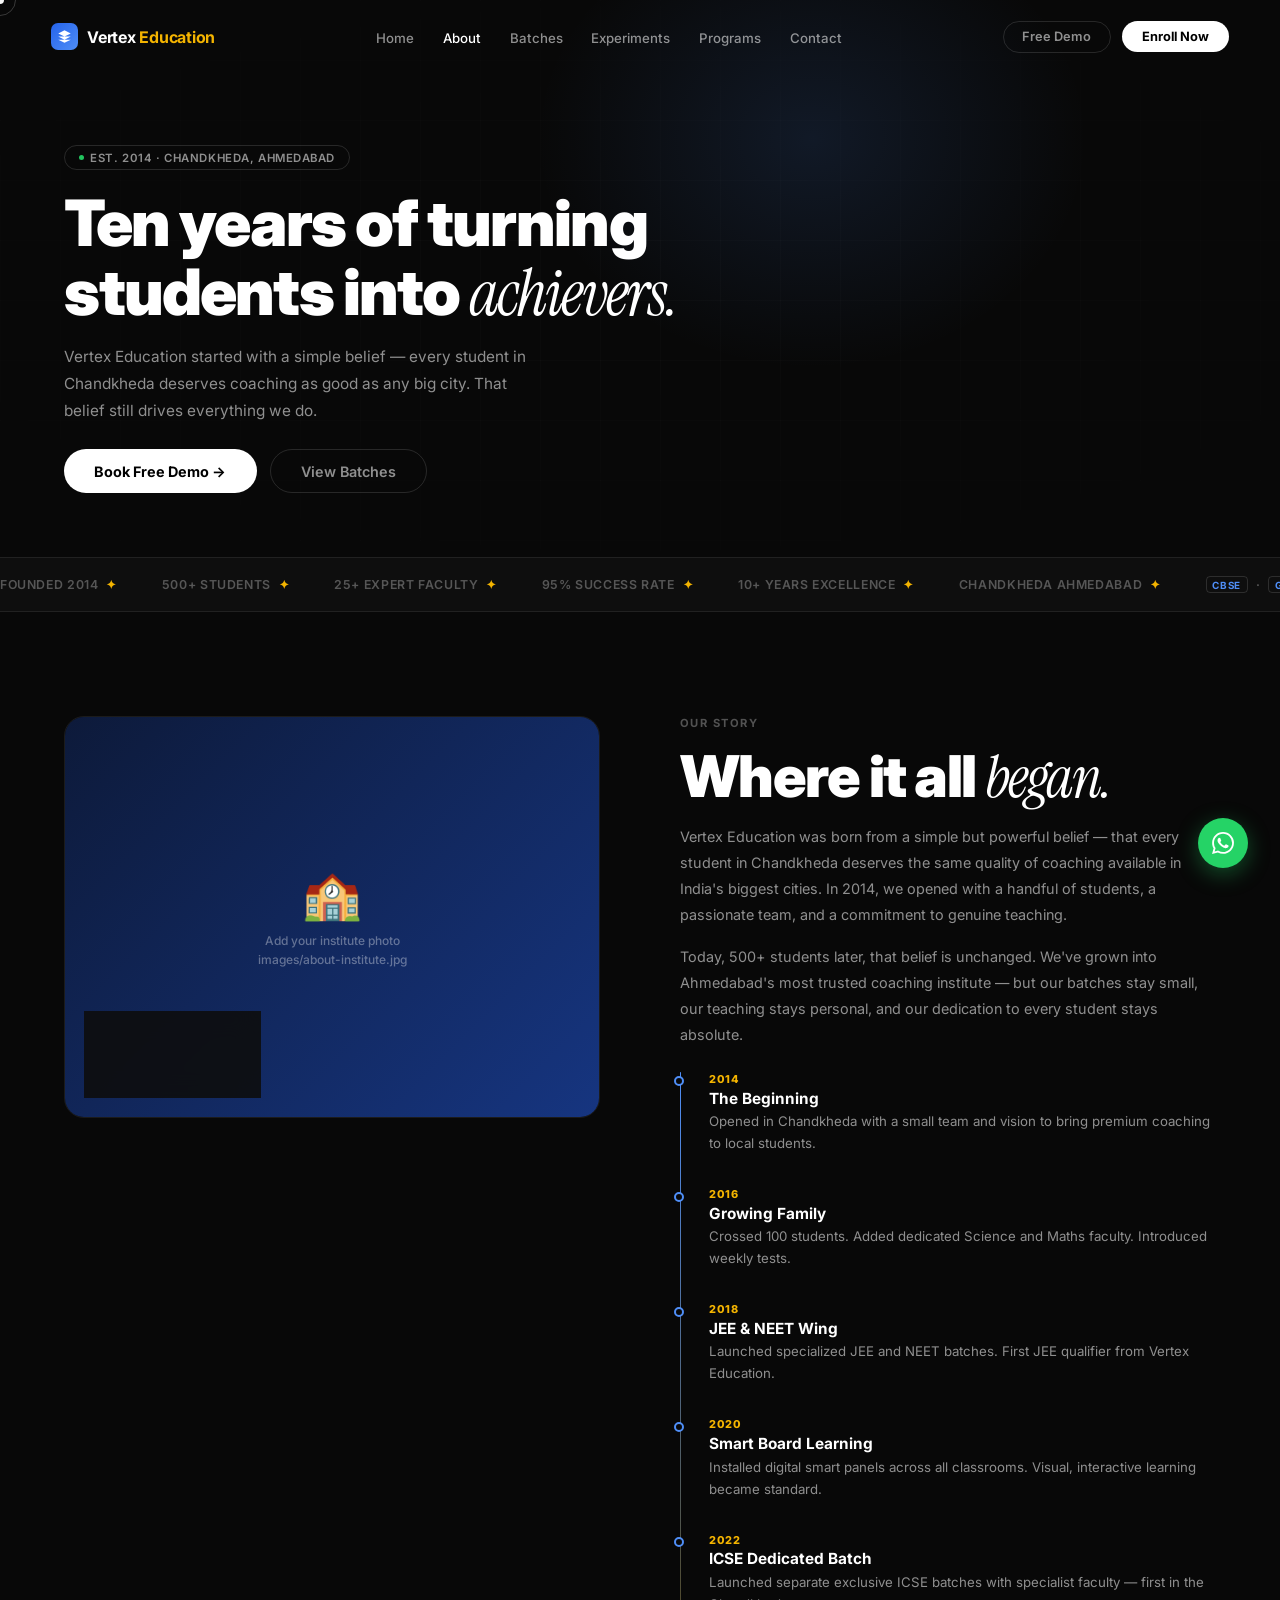
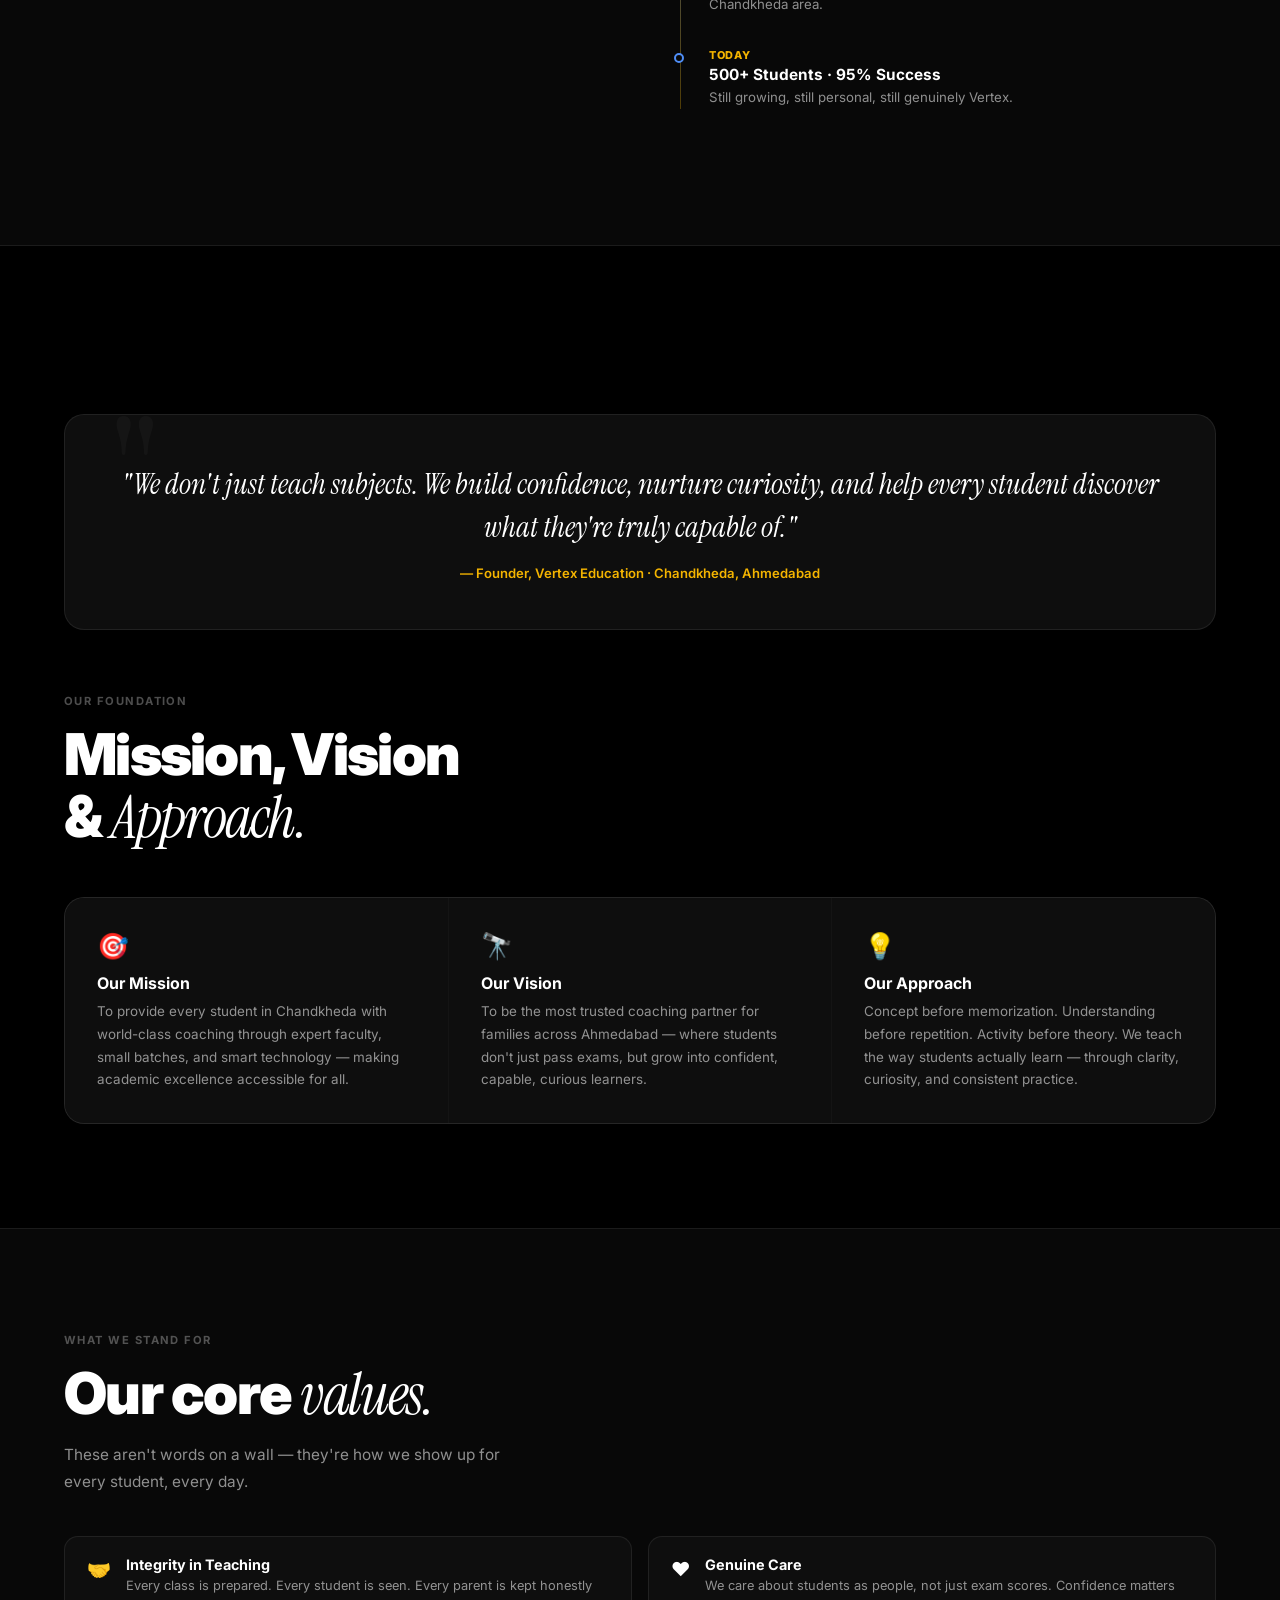
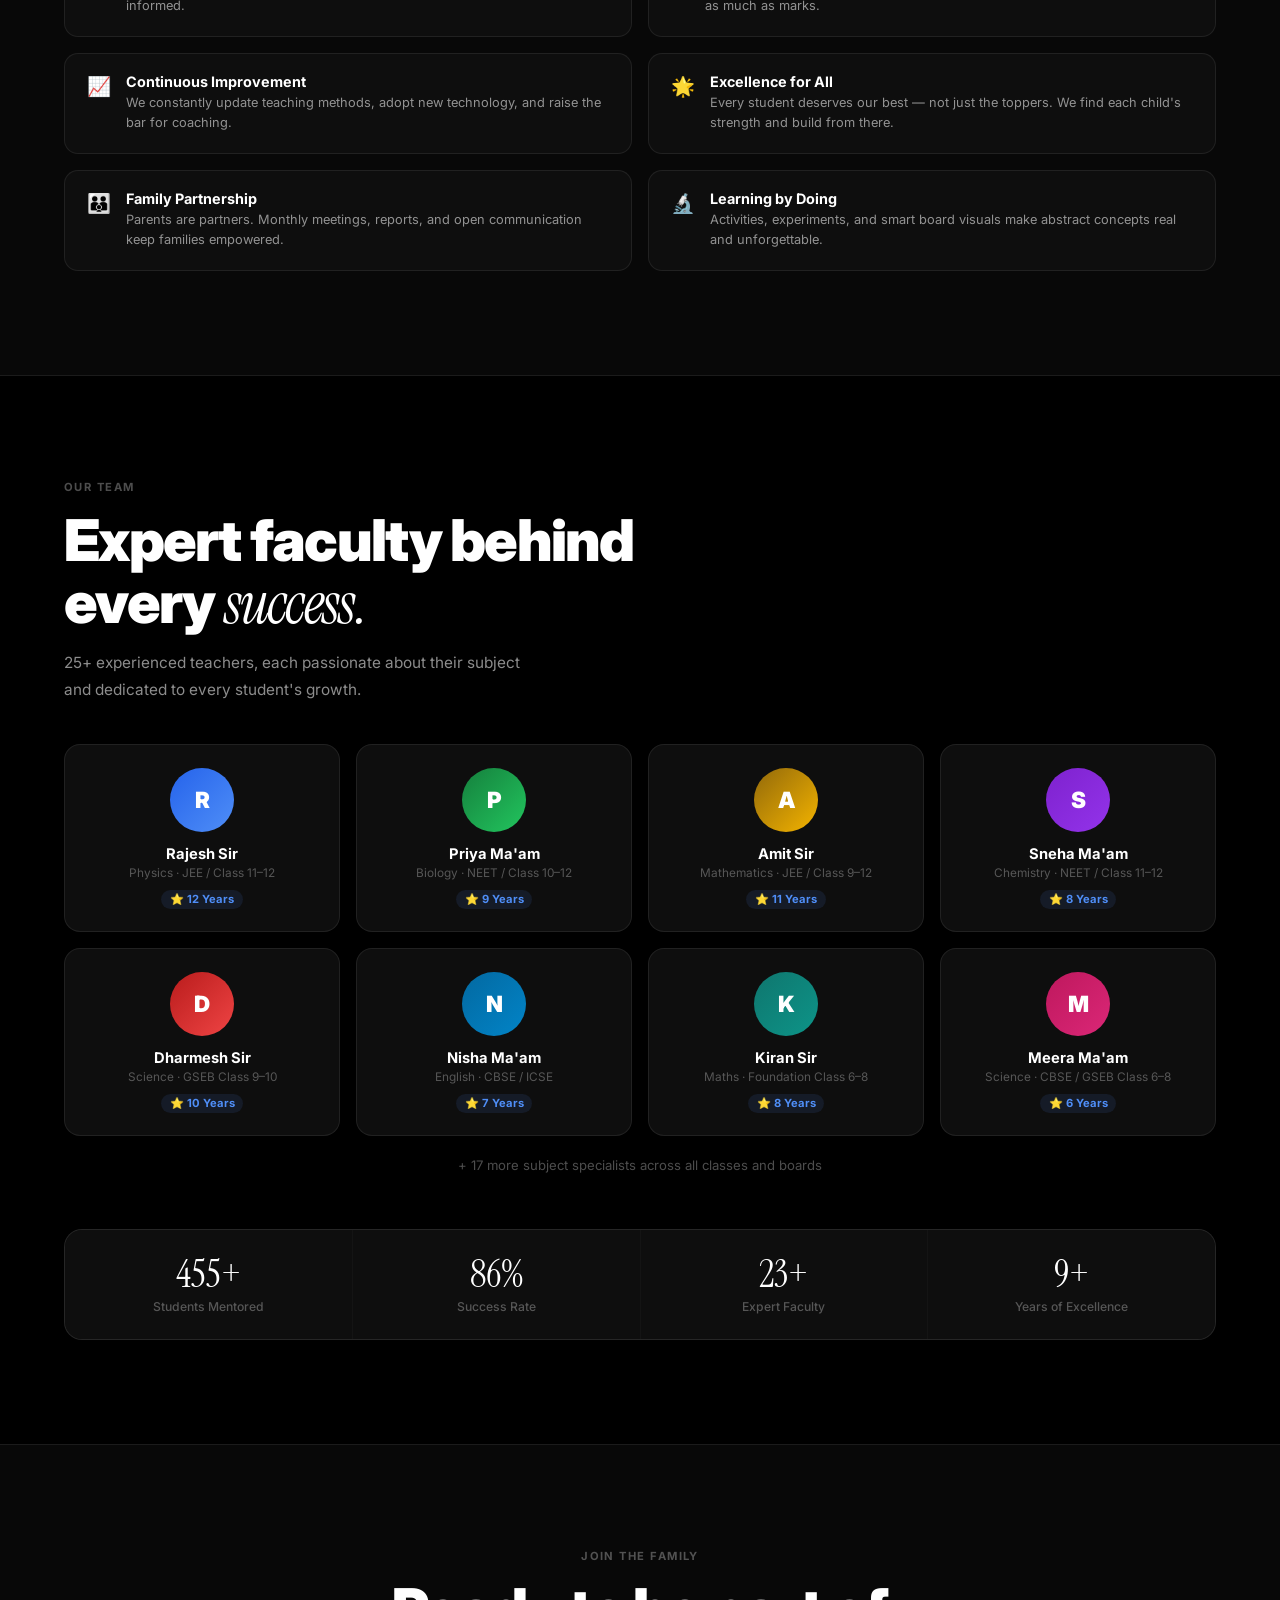
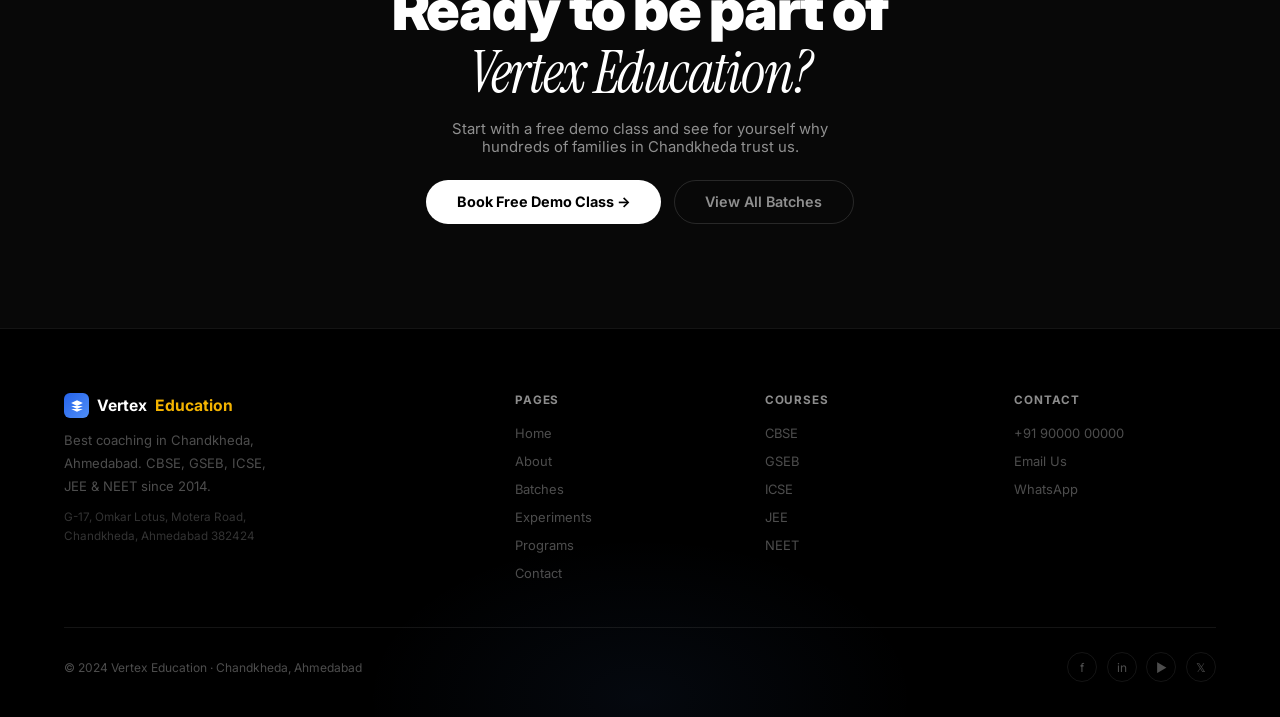
==== about.html @ 3ec2cd7d "first upload" ====
<!DOCTYPE html>
<html lang="en">
<head>
<meta charset="UTF-8"/><meta name="viewport" content="width=device-width,initial-scale=1.0"/>
<title>About Us | Vertex Education – Best Coaching Chandkheda Ahmedabad Since 2014</title>
<meta name="description" content="Learn about Vertex Education — Chandkheda's most trusted coaching institute since 2014. Our story, mission, vision, 25+ expert faculty and 10 years of proven results."/>
<link rel="preconnect" href="https://fonts.googleapis.com"/>
<link rel="preconnect" href="https://fonts.gstatic.com" crossorigin/>
<link href="https://fonts.googleapis.com/css2?family=Inter:wght@300;400;500;600;700;800;900&family=Instrument+Serif:ital@0;1&display=swap" rel="stylesheet"/>
<link rel="stylesheet" href="shared.css"/>
<style>
/* ABOUT-SPECIFIC */
.story-split{display:grid;grid-template-columns:1fr 1fr;gap:5rem;align-items:start;}
@media(max-width:860px){.story-split{grid-template-columns:1fr;gap:2.5rem;}}
.img-frame{border-radius:20px;overflow:hidden;border:1px solid var(--bdr);position:relative;}
.img-frame img{width:100%;aspect-ratio:4/3;object-fit:cover;display:block;transition:transform .6s var(--ease);}
.img-frame:hover img{transform:scale(1.03);}
.img-ph{width:100%;aspect-ratio:4/3;background:linear-gradient(135deg,#0d1a3a,#163580);display:flex;align-items:center;justify-content:center;flex-direction:column;gap:.5rem;}
.img-ph span{font-size:3rem;}
.img-ph p{font-size:.75rem;color:rgba(255,255,255,.35);font-weight:500;text-align:center;line-height:1.6;}
.img-badge{position:absolute;bottom:1.2rem;left:1.2rem;background:rgba(14,14,14,.9);backdrop-filter:blur(12px);border:1px solid var(--bdr2);border-radius:12px;padding:.8rem 1.1rem;display:flex;align-items:center;gap:.75rem;}
.ab-n{font-family:'Instrument Serif',serif;font-size:1.6rem;font-weight:400;color:var(--gold);line-height:1;}
.ab-l{font-size:.72rem;color:var(--muted);line-height:1.45;}

/* TIMELINE */
.tl{position:relative;padding-left:1.8rem;margin-top:1.5rem;}
.tl::before{content:'';position:absolute;left:0;top:0;bottom:0;width:1px;background:linear-gradient(to bottom,var(--blue),rgba(244,180,0,.3));border-radius:1px;}
.tl-item{position:relative;margin-bottom:2rem;}
.tl-item::before{content:'';position:absolute;left:-2.18rem;top:.3rem;width:10px;height:10px;border-radius:50%;border:2px solid var(--blue);background:var(--bg);transition:background .2s;}
.tl-item:hover::before{background:var(--blue);}
.tl-yr{font-size:.68rem;font-weight:800;color:var(--gold);letter-spacing:.07em;text-transform:uppercase;margin-bottom:.18rem;}
.tl-t{font-weight:700;font-size:.96rem;margin-bottom:.22rem;}
.tl-d{font-size:.83rem;color:var(--off);line-height:1.65;}

/* MVV */
.mvv{display:grid;grid-template-columns:repeat(3,1fr);gap:1px;background:var(--bdr);border:1px solid var(--bdr);border-radius:20px;overflow:hidden;margin-top:3rem;}
@media(max-width:700px){.mvv{grid-template-columns:1fr;}}
.mvv-c{background:var(--bg2);padding:2rem;transition:background .2s;}
.mvv-c:hover{background:var(--bg3);}
.mvv-ic{font-size:1.6rem;margin-bottom:.8rem;}
.mvv-t{font-size:1rem;font-weight:700;margin-bottom:.4rem;}
.mvv-d{font-size:.84rem;color:var(--off);line-height:1.7;}

/* VALUES */
.vals{display:grid;grid-template-columns:1fr 1fr;gap:1rem;margin-top:2.5rem;}
@media(max-width:560px){.vals{grid-template-columns:1fr;}}
.val-c{background:var(--bg2);border:1px solid var(--bdr);border-radius:14px;padding:1.2rem 1.4rem;display:flex;align-items:flex-start;gap:.9rem;transition:border-color .2s,transform .22s;}
.val-c:hover{border-color:var(--bdr2);transform:translateY(-3px);}
.val-ic{font-size:1.2rem;flex-shrink:0;margin-top:.05rem;}
.val-t{font-weight:700;font-size:.9rem;margin-bottom:.18rem;}
.val-d{font-size:.8rem;color:var(--off);line-height:1.6;}

/* FACULTY */
.fac-grid{display:grid;grid-template-columns:repeat(4,1fr);gap:1rem;}
@media(max-width:860px){.fac-grid{grid-template-columns:1fr 1fr;}}
@media(max-width:460px){.fac-grid{grid-template-columns:1fr;}}
.fac-c{background:var(--bg2);border:1px solid var(--bdr);border-radius:16px;padding:1.4rem;text-align:center;transition:border-color .22s,transform .25s;}
.fac-c:hover{border-color:var(--bdr2);transform:translateY(-4px);}
.fac-av{width:64px;height:64px;border-radius:50%;margin:0 auto .85rem;display:flex;align-items:center;justify-content:center;font-weight:900;font-size:1.4rem;color:var(--w);}
.fac-nm{font-weight:700;font-size:.92rem;margin-bottom:.18rem;}
.fac-sub{font-size:.74rem;color:var(--muted);margin-bottom:.45rem;}
.fac-exp{font-size:.7rem;font-weight:700;display:inline-flex;align-items:center;gap:.25rem;padding:.16rem .55rem;border-radius:50px;background:rgba(79,142,247,.1);color:var(--blue);}

/* STATS ROW */
.st-row{display:grid;grid-template-columns:repeat(4,1fr);gap:1px;background:var(--bdr);border:1px solid var(--bdr);border-radius:18px;overflow:hidden;margin-top:3rem;}
@media(max-width:600px){.st-row{grid-template-columns:1fr 1fr;}}
.st-c{background:var(--bg2);padding:1.6rem;text-align:center;transition:background .2s;}
.st-c:hover{background:var(--bg3);}
.st-n{font-family:'Instrument Serif',serif;font-size:2.4rem;font-weight:400;color:var(--w);line-height:1;}
.st-l{font-size:.76rem;color:var(--muted);font-weight:500;margin-top:.3rem;}

/* DARK QUOTE */
.dq{background:var(--bg2);border:1px solid var(--bdr);border-radius:20px;padding:3rem;position:relative;overflow:hidden;margin:4rem 0;text-align:center;}
.dq::before{content:'"';position:absolute;top:-1rem;left:2.5rem;font-family:'Instrument Serif',serif;font-size:10rem;font-weight:400;color:rgba(255,255,255,.03);line-height:1;}
.dq-t{font-family:'Instrument Serif',serif;font-size:clamp(1.2rem,2.5vw,1.8rem);font-style:italic;font-weight:400;color:var(--w);line-height:1.5;margin-bottom:1rem;position:relative;z-index:1;}
.dq-a{font-size:.82rem;font-weight:600;color:var(--gold);}

/* FAQ */
.fql{max-width:640px;margin:2.5rem auto 0;}
.fi{border-bottom:1px solid var(--bdr);}
.fq{width:100%;display:flex;justify-content:space-between;align-items:center;padding:1.2rem 0;gap:1rem;background:none;border:none;color:var(--w);font-family:'Inter',sans-serif;font-size:.9rem;font-weight:600;text-align:left;transition:color .18s;}
.fq:hover{color:var(--off);}
.fi-ic{color:var(--muted);font-size:1.1rem;flex-shrink:0;transition:transform .3s var(--ease);}
.fi.op .fi-ic{transform:rotate(45deg);color:var(--w);}
.fa{max-height:0;overflow:hidden;transition:max-height .4s var(--ease),padding .3s;font-size:.85rem;color:var(--off);line-height:1.75;}
.fi.op .fa{max-height:220px;padding-bottom:1.2rem;}
</style>
</head>
<body>
<div id="cur"></div><div id="cur-r"></div><div id="spb"></div>
<a href="https://wa.me/919000000000" class="wa-fl" target="_blank" rel="noopener" aria-label="WhatsApp"><svg xmlns="http://www.w3.org/2000/svg" width="22" height="22" viewBox="0 0 24 24" fill="currentColor"><path d="M17.472 14.382c-.297-.149-1.758-.867-2.03-.967-.273-.099-.471-.148-.67.15-.197.297-.767.966-.94 1.164-.173.199-.347.223-.644.075-.297-.15-1.255-.463-2.39-1.475-.883-.788-1.48-1.761-1.653-2.059-.173-.297-.018-.458.13-.606.134-.133.298-.347.446-.52.149-.174.198-.298.298-.497.099-.198.05-.371-.025-.52-.075-.149-.669-1.612-.916-2.207-.242-.579-.487-.5-.669-.51a12.8 12.8 0 0 0-.57-.01c-.198 0-.52.074-.792.372-.272.297-1.04 1.016-1.04 2.479 0 1.462 1.065 2.875 1.213 3.074.149.198 2.096 3.2 5.077 4.487.709.306 1.262.489 1.694.625.712.227 1.36.195 1.871.118.571-.085 1.758-.719 2.006-1.413.248-.694.248-1.289.173-1.413-.074-.124-.272-.198-.57-.347m-5.421 7.403h-.004a9.87 9.87 0 0 1-5.031-1.378l-.361-.214-3.741.982.998-3.648-.235-.374a9.86 9.86 0 0 1-1.51-5.26c.001-5.45 4.436-9.884 9.888-9.884 2.64 0 5.122 1.03 6.988 2.898a9.825 9.825 0 0 1 2.893 6.994c-.003 5.45-4.437 9.884-9.885 9.884m8.413-18.297A11.815 11.815 0 0 0 12.05 0C5.495 0 .16 5.335.157 11.892c0 2.096.547 4.142 1.588 5.945L.057 24l6.305-1.654a11.882 11.882 0 0 0 5.683 1.448h.005c6.554 0 11.89-5.335 11.893-11.893a11.821 11.821 0 0 0-3.48-8.413Z"/></svg></a>
<button id="btt" onclick="window.scrollTo({top:0,behavior:'smooth'})">↑</button>

<nav id="nav">
  <a href="index.html" class="n-logo"><div class="lb"><svg viewBox="0 0 24 24"><path d="M12 2L2 7l10 5 10-5-10-5zM2 17l10 5 10-5M2 12l10 5 10-5"/></svg></div><span>Vertex <span class="gd">Education</span></span></a>
  <ul class="n-links" id="nl">
    <li><a href="index.html">Home</a></li><li><a href="about.html" class="act">About</a></li>
    <li><a href="batches.html">Batches</a></li><li><a href="experiments.html">Experiments</a></li>
    <li><a href="programs.html">Programs</a></li><li><a href="contact.html">Contact</a></li>
  </ul>
  <div class="n-r" id="nr"><a href="contact.html" class="btn-g">Free Demo</a><a href="contact.html" class="btn-w">Enroll Now</a></div>
  <button class="burger" id="bg"><span></span><span></span><span></span></button>
</nav>

<!-- PAGE HERO -->
<div class="ph">
  <div class="ph-grid"></div><div class="ph-glow"></div>
  <div class="ph-content">
    <div class="pill rv"><div class="dot"></div>Est. 2014 · Chandkheda, Ahmedabad</div>
    <h1 class="sh rv d1" style="font-size:clamp(2.2rem,5vw,4.2rem)">Ten years of turning<br>students into <em>achievers.</em></h1>
    <p class="sp rv d2" style="margin-bottom:1.5rem">Vertex Education started with a simple belief — every student in Chandkheda deserves coaching as good as any big city. That belief still drives everything we do.</p>
    <div style="display:flex;gap:.8rem;flex-wrap:wrap" class="rv d3">
      <a href="contact.html" class="btn-p">Book Free Demo →</a>
      <a href="batches.html" class="btn-o">View Batches</a>
    </div>
  </div>
</div>

<!-- MARQUEE -->
<div class="mq"><div class="mq-t">
  <span class="mi">Founded 2014 <span class="md">✦</span></span><span class="mi">500+ Students <span class="md">✦</span></span><span class="mi">25+ Expert Faculty <span class="md">✦</span></span><span class="mi">95% Success Rate <span class="md">✦</span></span><span class="mi">10+ Years Excellence <span class="md">✦</span></span><span class="mi">Chandkheda Ahmedabad <span class="md">✦</span></span><span class="mi"><span class="mb">CBSE</span> · <span class="mb">GSEB</span> · <span class="mb">ICSE</span> · <span class="mb">JEE</span> · <span class="mb">NEET</span> <span class="md">✦</span></span>
  <span class="mi">Founded 2014 <span class="md">✦</span></span><span class="mi">500+ Students <span class="md">✦</span></span><span class="mi">25+ Expert Faculty <span class="md">✦</span></span><span class="mi">95% Success Rate <span class="md">✦</span></span><span class="mi">10+ Years Excellence <span class="md">✦</span></span><span class="mi">Chandkheda Ahmedabad <span class="md">✦</span></span><span class="mi"><span class="mb">CBSE</span> · <span class="mb">GSEB</span> · <span class="mb">ICSE</span> · <span class="mb">JEE</span> · <span class="mb">NEET</span> <span class="md">✦</span></span>
</div></div>

<!-- STORY -->
<section class="sec">
  <div class="story-split">
    <div class="rv">
      <div class="img-frame">
        <!-- Replace with: <img src="images/about-institute.jpg" alt="Vertex Education Chandkheda"> -->
        <div class="img-ph"><span>🏫</span><p>Add your institute photo<br>images/about-institute.jpg</p></div>
        <div class="img-badge">
          <div><div class="ab-n" data-target="500">0</div><div class="ab-l">Students<br>Mentored</div></div>
          <div style="width:1px;height:36px;background:var(--bdr2)"></div>
          <div><div class="ab-n" data-target="10">0</div><div class="ab-l">Years of<br>Excellence</div></div>
        </div>
      </div>
    </div>
    <div class="rv d2">
      <span class="ol">Our Story</span>
      <h2 class="sh">Where it all <em>began.</em></h2>
      <p style="font-size:.9rem;color:var(--off);line-height:1.8;margin-bottom:1rem">Vertex Education was born from a simple but powerful belief — that every student in Chandkheda deserves the same quality of coaching available in India's biggest cities. In 2014, we opened with a handful of students, a passionate team, and a commitment to genuine teaching.</p>
      <p style="font-size:.9rem;color:var(--off);line-height:1.8;margin-bottom:1.5rem">Today, 500+ students later, that belief is unchanged. We've grown into Ahmedabad's most trusted coaching institute — but our batches stay small, our teaching stays personal, and our dedication to every student stays absolute.</p>
      <div class="tl">
        <div class="tl-item rv"><div class="tl-yr">2014</div><div class="tl-t">The Beginning</div><div class="tl-d">Opened in Chandkheda with a small team and vision to bring premium coaching to local students.</div></div>
        <div class="tl-item rv d1"><div class="tl-yr">2016</div><div class="tl-t">Growing Family</div><div class="tl-d">Crossed 100 students. Added dedicated Science and Maths faculty. Introduced weekly tests.</div></div>
        <div class="tl-item rv d2"><div class="tl-yr">2018</div><div class="tl-t">JEE &amp; NEET Wing</div><div class="tl-d">Launched specialized JEE and NEET batches. First JEE qualifier from Vertex Education.</div></div>
        <div class="tl-item rv"><div class="tl-yr">2020</div><div class="tl-t">Smart Board Learning</div><div class="tl-d">Installed digital smart panels across all classrooms. Visual, interactive learning became standard.</div></div>
        <div class="tl-item rv d1"><div class="tl-yr">2022</div><div class="tl-t">ICSE Dedicated Batch</div><div class="tl-d">Launched separate exclusive ICSE batches with specialist faculty — first in the Chandkheda area.</div></div>
        <div class="tl-item rv d2"><div class="tl-yr">Today</div><div class="tl-t">500+ Students · 95% Success</div><div class="tl-d">Still growing, still personal, still genuinely Vertex.</div></div>
      </div>
    </div>
  </div>
</section>

<hr class="sep"/>

<!-- DARK QUOTE -->
<section class="sec blk">
  <div class="dq rv">
    <div class="dq-t">"We don't just teach subjects. We build confidence, nurture curiosity, and help every student discover what they're truly capable of."</div>
    <div class="dq-a">— Founder, Vertex Education · Chandkheda, Ahmedabad</div>
  </div>

  <!-- MVV -->
  <span class="ol rv">Our Foundation</span>
  <h2 class="sh rv d1">Mission, Vision<br>&amp; <em>Approach.</em></h2>
  <div class="mvv rv d2">
    <div class="mvv-c"><div class="mvv-ic">🎯</div><div class="mvv-t">Our Mission</div><div class="mvv-d">To provide every student in Chandkheda with world-class coaching through expert faculty, small batches, and smart technology — making academic excellence accessible for all.</div></div>
    <div class="mvv-c"><div class="mvv-ic">🔭</div><div class="mvv-t">Our Vision</div><div class="mvv-d">To be the most trusted coaching partner for families across Ahmedabad — where students don't just pass exams, but grow into confident, capable, curious learners.</div></div>
    <div class="mvv-c"><div class="mvv-ic">💡</div><div class="mvv-t">Our Approach</div><div class="mvv-d">Concept before memorization. Understanding before repetition. Activity before theory. We teach the way students actually learn — through clarity, curiosity, and consistent practice.</div></div>
  </div>
</section>

<hr class="sep"/>

<!-- VALUES -->
<section class="sec">
  <span class="ol rv">What We Stand For</span>
  <h2 class="sh rv d1">Our core <em>values.</em></h2>
  <p class="sp rv d2">These aren't words on a wall — they're how we show up for every student, every day.</p>
  <div class="vals">
    <div class="val-c rv"><div class="val-ic">🤝</div><div><div class="val-t">Integrity in Teaching</div><div class="val-d">Every class is prepared. Every student is seen. Every parent is kept honestly informed.</div></div></div>
    <div class="val-c rv d1"><div class="val-ic">❤️</div><div><div class="val-t">Genuine Care</div><div class="val-d">We care about students as people, not just exam scores. Confidence matters as much as marks.</div></div></div>
    <div class="val-c rv"><div class="val-ic">📈</div><div><div class="val-t">Continuous Improvement</div><div class="val-d">We constantly update teaching methods, adopt new technology, and raise the bar for coaching.</div></div></div>
    <div class="val-c rv d1"><div class="val-ic">🌟</div><div><div class="val-t">Excellence for All</div><div class="val-d">Every student deserves our best — not just the toppers. We find each child's strength and build from there.</div></div></div>
    <div class="val-c rv"><div class="val-ic">👪</div><div><div class="val-t">Family Partnership</div><div class="val-d">Parents are partners. Monthly meetings, reports, and open communication keep families empowered.</div></div></div>
    <div class="val-c rv d1"><div class="val-ic">🔬</div><div><div class="val-t">Learning by Doing</div><div class="val-d">Activities, experiments, and smart board visuals make abstract concepts real and unforgettable.</div></div></div>
  </div>
</section>

<hr class="sep"/>

<!-- FACULTY -->
<section class="sec blk">
  <span class="ol rv">Our Team</span>
  <h2 class="sh rv d1">Expert faculty behind<br>every <em>success.</em></h2>
  <p class="sp rv d2">25+ experienced teachers, each passionate about their subject and dedicated to every student's growth.</p>
  <div class="fac-grid">
    <div class="fac-c rv"><div class="fac-av" style="background:linear-gradient(135deg,#2563EB,#4F8EF7)">R</div><div class="fac-nm">Rajesh Sir</div><div class="fac-sub">Physics · JEE / Class 11–12</div><div class="fac-exp">⭐ 12 Years</div></div>
    <div class="fac-c rv d1"><div class="fac-av" style="background:linear-gradient(135deg,#15803d,#22c55e)">P</div><div class="fac-nm">Priya Ma'am</div><div class="fac-sub">Biology · NEET / Class 10–12</div><div class="fac-exp">⭐ 9 Years</div></div>
    <div class="fac-c rv d2"><div class="fac-av" style="background:linear-gradient(135deg,#92690a,#F4B400)">A</div><div class="fac-nm">Amit Sir</div><div class="fac-sub">Mathematics · JEE / Class 9–12</div><div class="fac-exp">⭐ 11 Years</div></div>
    <div class="fac-c rv d3"><div class="fac-av" style="background:linear-gradient(135deg,#7e22ce,#9333ea)">S</div><div class="fac-nm">Sneha Ma'am</div><div class="fac-sub">Chemistry · NEET / Class 11–12</div><div class="fac-exp">⭐ 8 Years</div></div>
    <div class="fac-c rv"><div class="fac-av" style="background:linear-gradient(135deg,#b91c1c,#ef4444)">D</div><div class="fac-nm">Dharmesh Sir</div><div class="fac-sub">Science · GSEB Class 9–10</div><div class="fac-exp">⭐ 10 Years</div></div>
    <div class="fac-c rv d1"><div class="fac-av" style="background:linear-gradient(135deg,#0369a1,#0284c7)">N</div><div class="fac-nm">Nisha Ma'am</div><div class="fac-sub">English · CBSE / ICSE</div><div class="fac-exp">⭐ 7 Years</div></div>
    <div class="fac-c rv d2"><div class="fac-av" style="background:linear-gradient(135deg,#0f766e,#0d9488)">K</div><div class="fac-nm">Kiran Sir</div><div class="fac-sub">Maths · Foundation Class 6–8</div><div class="fac-exp">⭐ 8 Years</div></div>
    <div class="fac-c rv d3"><div class="fac-av" style="background:linear-gradient(135deg,#be185d,#db2777)">M</div><div class="fac-nm">Meera Ma'am</div><div class="fac-sub">Science · CBSE / GSEB Class 6–8</div><div class="fac-exp">⭐ 6 Years</div></div>
  </div>
  <p style="text-align:center;margin-top:1.3rem;font-size:.82rem;color:var(--muted)">+ 17 more subject specialists across all classes and boards</p>

  <!-- STATS -->
  <div class="st-row rv" style="margin-top:3.5rem">
    <div class="st-c"><div class="st-n"><span data-target="500">0</span>+</div><div class="st-l">Students Mentored</div></div>
    <div class="st-c"><div class="st-n"><span data-target="95">0</span>%</div><div class="st-l">Success Rate</div></div>
    <div class="st-c"><div class="st-n"><span data-target="25">0</span>+</div><div class="st-l">Expert Faculty</div></div>
    <div class="st-c"><div class="st-n"><span data-target="10">0</span>+</div><div class="st-l">Years of Excellence</div></div>
  </div>
</section>

<hr class="sep"/>

<!-- CTA -->
<section class="sec" style="text-align:center">
  <span class="ol rv" style="justify-content:center;display:block">Join the Family</span>
  <h2 class="sh rv d1" style="text-align:center">Ready to be part of<br><em>Vertex Education?</em></h2>
  <p style="color:var(--off);font-size:.93rem;margin-bottom:1.5rem;max-width:420px;margin-left:auto;margin-right:auto" class="rv d2">Start with a free demo class and see for yourself why hundreds of families in Chandkheda trust us.</p>
  <div style="display:flex;gap:.8rem;justify-content:center;flex-wrap:wrap" class="rv d3">
    <a href="contact.html" class="btn-p">Book Free Demo Class →</a>
    <a href="batches.html" class="btn-o">View All Batches</a>
  </div>
</section>

<!-- FOOTER -->
<footer>
  <div class="ft-glow"></div>
  <div class="ft-grid">
    <div class="ft-brand">
      <div style="display:flex;align-items:center;gap:.5rem;font-size:.98rem;font-weight:700"><div style="width:25px;height:25px;border-radius:6px;background:linear-gradient(135deg,#2563EB,#4F8EF7);display:flex;align-items:center;justify-content:center"><svg viewBox="0 0 24 24" style="width:14px;height:14px;fill:white"><path d="M12 2L2 7l10 5 10-5-10-5zM2 17l10 5 10-5M2 12l10 5 10-5"/></svg></div>Vertex <span style="color:var(--gold)">Education</span></div>
      <p>Best coaching in Chandkheda, Ahmedabad. CBSE, GSEB, ICSE, JEE &amp; NEET since 2014.</p>
      <div class="addr">G-17, Omkar Lotus, Motera Road,<br>Chandkheda, Ahmedabad 382424</div>
    </div>
    <div class="ft-col"><h4>Pages</h4><ul><li><a href="index.html">Home</a></li><li><a href="about.html">About</a></li><li><a href="batches.html">Batches</a></li><li><a href="experiments.html">Experiments</a></li><li><a href="programs.html">Programs</a></li><li><a href="contact.html">Contact</a></li></ul></div>
    <div class="ft-col"><h4>Courses</h4><ul><li><a href="batches.html">CBSE</a></li><li><a href="batches.html">GSEB</a></li><li><a href="batches.html">ICSE</a></li><li><a href="batches.html">JEE</a></li><li><a href="batches.html">NEET</a></li></ul></div>
    <div class="ft-col"><h4>Contact</h4><ul><li><a href="tel:+919000000000">+91 90000 00000</a></li><li><a href="mailto:info@vertexeducation.in">Email Us</a></li><li><a href="https://wa.me/919000000000" target="_blank">WhatsApp</a></li></ul></div>
  </div>
  <div class="ft-bot"><span>© 2024 Vertex Education · Chandkheda, Ahmedabad</span><div class="srow"><a href="#" class="soc">f</a><a href="#" class="soc">in</a><a href="#" class="soc">▶</a><a href="#" class="soc">𝕏</a></div></div>
</footer>

<script src="shared.js"></script>
<script>
const _so=new IntersectionObserver(e=>e.forEach(x=>{if(x.isIntersecting)x.target.querySelectorAll('[data-target]').forEach(_count);}),{threshold:.3});
document.querySelectorAll('.img-badge,.st-row').forEach(el=>_so.observe(el));
</script>
</body>
</html>
---- shared.css ----
/* ═══════════════════════════════════════════
   VERTEX EDUCATION — DARK SHARED STYLES
   commas.com inspired · All pages use this
   ═══════════════════════════════════════════ */
:root{
  --bg:#080808;--bg2:#0e0e0e;--bg3:#141414;
  --w:#ffffff;--off:rgba(255,255,255,.55);--muted:rgba(255,255,255,.3);
  --bdr:rgba(255,255,255,.08);--bdr2:rgba(255,255,255,.13);
  --gold:#F4B400;--blue:#4F8EF7;--blue2:#2563EB;--grn:#22c55e;
  --ease:cubic-bezier(0.16,1,0.3,1);
}
*,*::before,*::after{box-sizing:border-box;margin:0;padding:0;}
html{scroll-behavior:smooth;}
body{font-family:'Inter',sans-serif;background:var(--bg);color:var(--w);overflow-x:hidden;cursor:none;-webkit-font-smoothing:antialiased;}
a{text-decoration:none;color:inherit;}
img{display:block;max-width:100%;}
button,a{cursor:none;}

/* CURSOR */
#cur{position:fixed;z-index:9999;top:0;left:0;width:8px;height:8px;background:var(--w);border-radius:50%;pointer-events:none;transform:translate(-50%,-50%);transition:width .2s var(--ease),height .2s var(--ease);mix-blend-mode:difference;}
#cur-r{position:fixed;z-index:9998;top:0;left:0;width:32px;height:32px;border:1px solid rgba(255,255,255,.2);border-radius:50%;pointer-events:none;transform:translate(-50%,-50%);transition:all .18s var(--ease);}
body:has(a:hover) #cur,body:has(button:hover) #cur{width:18px;height:18px;}
body:has(a:hover) #cur-r,body:has(button:hover) #cur-r{width:50px;height:50px;border-color:rgba(255,255,255,.07);}

/* SCROLL BAR */
#spb{position:fixed;top:0;left:0;height:1px;background:var(--w);z-index:999;width:0%;transition:width .04s linear;}

/* NAV */
nav{position:fixed;top:0;left:0;right:0;z-index:900;display:flex;align-items:center;justify-content:space-between;padding:1.3rem 4vw;transition:all .4s var(--ease);}
nav.s{background:rgba(8,8,8,.92);backdrop-filter:blur(20px);border-bottom:1px solid var(--bdr);padding:.9rem 4vw;}
.n-logo{display:flex;align-items:center;gap:.55rem;font-size:1rem;font-weight:700;letter-spacing:-.015em;}
.n-logo .lb{width:27px;height:27px;border-radius:7px;background:linear-gradient(135deg,var(--blue2),var(--blue));display:flex;align-items:center;justify-content:center;}
.n-logo .lb svg{width:15px;height:15px;fill:white;}
.n-logo .gd{color:var(--gold);}
.n-links{display:flex;align-items:center;gap:1.8rem;list-style:none;}
.n-links a{font-size:.83rem;font-weight:500;color:var(--off);transition:color .18s;white-space:nowrap;}
.n-links a:hover,.n-links a.act{color:var(--w);}
.n-r{display:flex;align-items:center;gap:.7rem;}
.btn-g{border:1px solid var(--bdr2);border-radius:50px;padding:.48rem 1.15rem;font-size:.8rem;font-weight:600;color:var(--off);background:transparent;font-family:'Inter',sans-serif;transition:all .18s;display:inline-flex;align-items:center;}
.btn-g:hover{color:var(--w);border-color:rgba(255,255,255,.25);background:rgba(255,255,255,.05);}
.btn-w{background:var(--w);color:#000;border:none;border-radius:50px;padding:.5rem 1.25rem;font-size:.8rem;font-weight:700;font-family:'Inter',sans-serif;transition:all .2s;display:inline-flex;align-items:center;}
.btn-w:hover{background:rgba(255,255,255,.88);transform:translateY(-1px);}
.btn-p{background:var(--w);color:#000;border:none;border-radius:50px;padding:.8rem 1.9rem;font-size:.9rem;font-weight:700;font-family:'Inter',sans-serif;transition:all .2s var(--ease);display:inline-flex;align-items:center;gap:.4rem;}
.btn-p:hover{background:rgba(255,255,255,.88);transform:translateY(-2px);box-shadow:0 12px 36px rgba(255,255,255,.09);}
.btn-o{background:transparent;color:var(--off);border:1px solid var(--bdr2);border-radius:50px;padding:.8rem 1.9rem;font-size:.9rem;font-weight:600;font-family:'Inter',sans-serif;transition:all .2s var(--ease);display:inline-flex;align-items:center;gap:.4rem;}
.btn-o:hover{color:var(--w);border-color:rgba(255,255,255,.25);background:rgba(255,255,255,.05);transform:translateY(-2px);}
.burger{display:none;flex-direction:column;gap:5px;background:none;border:none;padding:4px;}
.burger span{display:block;width:22px;height:1.5px;background:var(--w);border-radius:2px;transition:all .3s;}
.burger.o span:nth-child(1){transform:translateY(6.5px) rotate(45deg);}
.burger.o span:nth-child(2){opacity:0;}
.burger.o span:nth-child(3){transform:translateY(-6.5px) rotate(-45deg);}
@media(max-width:860px){
  .n-links,.n-r{display:none;}
  .n-links.o{display:flex;flex-direction:column;gap:2rem;position:fixed;inset:0;background:rgba(8,8,8,.97);backdrop-filter:blur(20px);align-items:center;justify-content:center;z-index:800;font-size:1.3rem;}
  .n-links.o a{font-size:1.1rem;color:var(--w);}
  .n-r.o{display:flex;flex-direction:column;gap:.7rem;position:fixed;bottom:3rem;left:50%;transform:translateX(-50%);z-index:800;}
  .burger{display:flex;}
}

/* PAGE HERO */
.ph{min-height:46vh;display:flex;align-items:flex-end;padding:9rem 5vw 4rem;position:relative;overflow:hidden;}
.ph-grid{position:absolute;inset:0;background-image:linear-gradient(rgba(255,255,255,.02) 1px,transparent 1px),linear-gradient(90deg,rgba(255,255,255,.02) 1px,transparent 1px);background-size:60px 60px;mask-image:radial-gradient(ellipse 80% 70% at 50% 50%,black,transparent);}
.ph-glow{position:absolute;top:-20%;left:40%;width:600px;height:500px;background:radial-gradient(ellipse at center,rgba(79,142,247,.13) 0%,transparent 65%);pointer-events:none;}
.ph-content{position:relative;z-index:2;max-width:740px;}
.pill{display:inline-flex;align-items:center;gap:.42rem;border:1px solid var(--bdr2);border-radius:50px;padding:.28rem .85rem;font-size:.71rem;font-weight:600;color:var(--off);letter-spacing:.05em;text-transform:uppercase;margin-bottom:1.2rem;}
.pill .dot{width:5px;height:5px;border-radius:50%;background:var(--grn);animation:bl 2s infinite;}
@keyframes bl{0%,100%{opacity:1}50%{opacity:.25}}

/* SECTION */
.sec{padding:6.5rem 5vw;}
.sec.blk{background:#000;}
.sec.mid{background:var(--bg2);}
.ol{font-size:.7rem;font-weight:700;letter-spacing:.13em;text-transform:uppercase;color:var(--muted);margin-bottom:1rem;display:block;}
.sh{font-size:clamp(1.9rem,4.5vw,3.6rem);font-weight:900;line-height:1.07;letter-spacing:-.03em;margin-bottom:1rem;}
.sh em{font-family:'Instrument Serif',serif;font-style:italic;font-weight:400;}
.sp{font-size:.96rem;color:var(--off);line-height:1.75;max-width:480px;margin-bottom:2.5rem;}
.sep{border:none;border-top:1px solid var(--bdr);margin:0;}

/* REVEAL */
.rv{opacity:0;transform:translateY(24px);transition:opacity .65s var(--ease),transform .65s var(--ease);}
.rv.in{opacity:1;transform:translateY(0);}
.d1{transition-delay:.08s;}.d2{transition-delay:.16s;}.d3{transition-delay:.24s;}.d4{transition-delay:.32s;}

/* MARQUEE */
.mq{border-top:1px solid var(--bdr);border-bottom:1px solid var(--bdr);padding:1.1rem 0;overflow:hidden;background:var(--bg2);}
.mq-t{display:flex;gap:2.8rem;width:max-content;animation:mqs 25s linear infinite;}
.mq-t:hover{animation-play-state:paused;}
@keyframes mqs{from{transform:translateX(0)}to{transform:translateX(-50%)}}
.mi{display:flex;align-items:center;gap:.5rem;font-size:.77rem;font-weight:600;color:var(--muted);letter-spacing:.05em;text-transform:uppercase;white-space:nowrap;}
.mi .md{color:var(--gold);}
.mi .mb{border:1px solid var(--bdr2);border-radius:4px;padding:.1rem .36rem;font-size:.62rem;font-weight:700;color:var(--blue);}

/* FILTER PILLS */
.filter-bar{display:flex;gap:.5rem;flex-wrap:wrap;margin-bottom:2.5rem;}
.fp{border:1px solid var(--bdr2);border-radius:50px;padding:.4rem 1.05rem;font-size:.8rem;font-weight:600;color:var(--muted);background:transparent;font-family:'Inter',sans-serif;transition:all .18s;}
.fp:hover,.fp.on{background:var(--w);color:#000;border-color:var(--w);}

/* CARD BASE */
.card{background:var(--bg2);border:1px solid var(--bdr);border-radius:18px;transition:border-color .22s,transform .25s;}
.card:hover{border-color:var(--bdr2);transform:translateY(-4px);}

/* WA FLOAT */
.wa-fl{position:fixed;bottom:2rem;right:2rem;z-index:800;width:50px;height:50px;border-radius:50%;background:#25D366;color:#fff;display:flex;align-items:center;justify-content:center;box-shadow:0 6px 22px rgba(37,211,102,.35);transition:all .22s;animation:waf 2.5s ease-in-out infinite;}
.wa-fl:hover{transform:scale(1.1) translateY(-3px);animation:none;}
@keyframes waf{0%,100%{transform:translateY(0)}50%{transform:translateY(-5px)}}
#btt{position:fixed;bottom:2rem;left:2rem;z-index:800;width:36px;height:36px;border-radius:50%;border:1px solid var(--bdr2);background:rgba(255,255,255,.05);color:var(--off);backdrop-filter:blur(10px);display:flex;align-items:center;justify-content:center;font-size:.9rem;opacity:0;pointer-events:none;transition:all .25s;}
#btt.sh{opacity:1;pointer-events:auto;}
#btt:hover{background:rgba(255,255,255,.1);color:var(--w);}

/* FOOTER */
footer{background:#000;border-top:1px solid var(--bdr);padding:4rem 5vw 2.2rem;position:relative;overflow:hidden;}
.ft-glow{position:absolute;bottom:-40%;left:50%;transform:translateX(-50%);width:600px;height:350px;background:radial-gradient(ellipse at center,rgba(79,142,247,.06) 0%,transparent 65%);pointer-events:none;}
.ft-grid{display:grid;grid-template-columns:2fr 1fr 1fr 1fr;gap:3rem;margin-bottom:2.8rem;position:relative;z-index:1;}
@media(max-width:860px){.ft-grid{grid-template-columns:1fr 1fr;gap:2rem;}}
@media(max-width:460px){.ft-grid{grid-template-columns:1fr;}}
.ft-brand p{font-size:.82rem;color:var(--muted);line-height:1.75;max-width:225px;margin-top:.7rem;}
.ft-brand .addr{font-size:.73rem;color:rgba(255,255,255,.2);margin-top:.6rem;line-height:1.6;}
.ft-col h4{font-size:.73rem;font-weight:700;color:var(--off);text-transform:uppercase;letter-spacing:.07em;margin-bottom:.95rem;}
.ft-col ul{list-style:none;display:flex;flex-direction:column;gap:.5rem;}
.ft-col ul a{font-size:.81rem;color:var(--muted);transition:color .16s;}
.ft-col ul a:hover{color:var(--w);}
.ft-bot{border-top:1px solid var(--bdr);padding-top:1.5rem;display:flex;justify-content:space-between;align-items:center;font-size:.75rem;color:var(--muted);flex-wrap:wrap;gap:.7rem;position:relative;z-index:1;}
.srow{display:flex;gap:.6rem;}
.soc{width:30px;height:30px;border-radius:50%;border:1px solid var(--bdr);display:flex;align-items:center;justify-content:center;font-size:.75rem;transition:all .16s;}
.soc:hover{border-color:var(--bdr2);color:var(--w);background:rgba(255,255,255,.05);}

/* SHARED JS */
/* Each page inlines: cursor, scroll, reveal, burger, FAQ, form scripts */
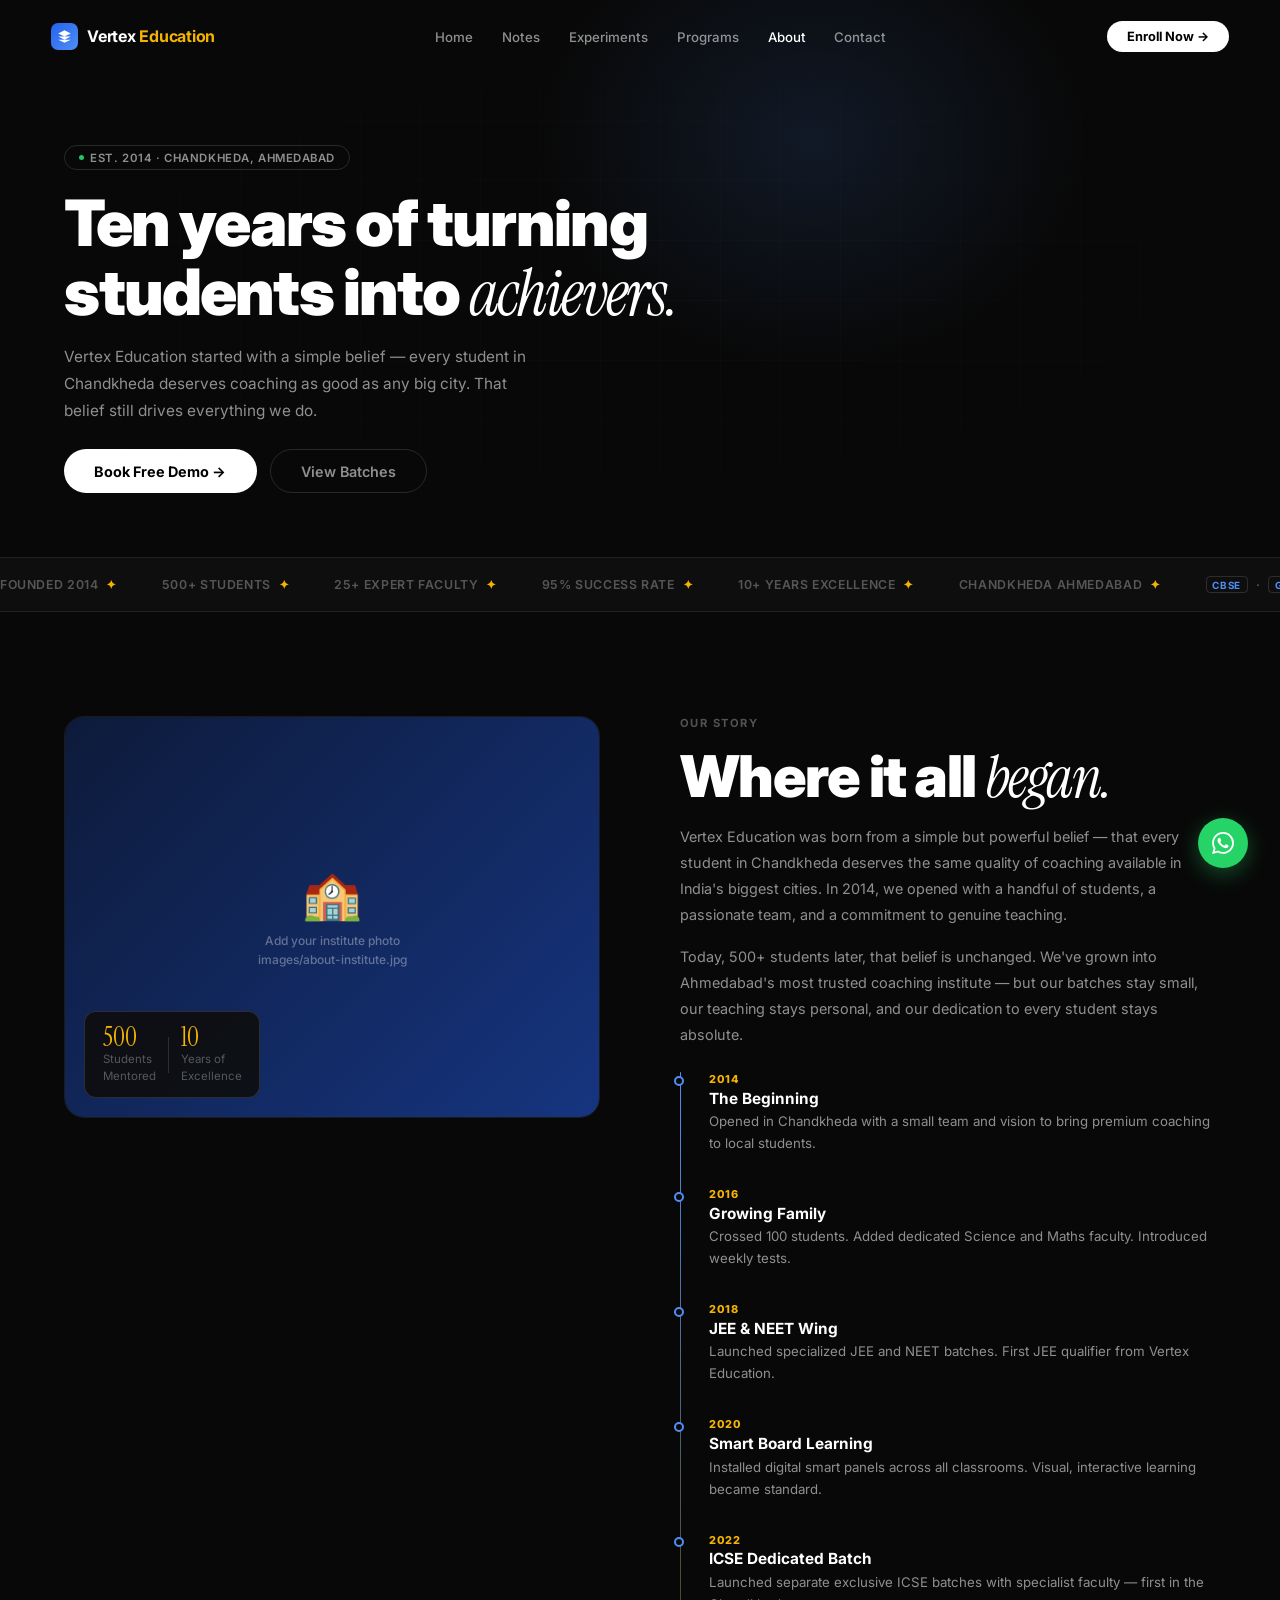
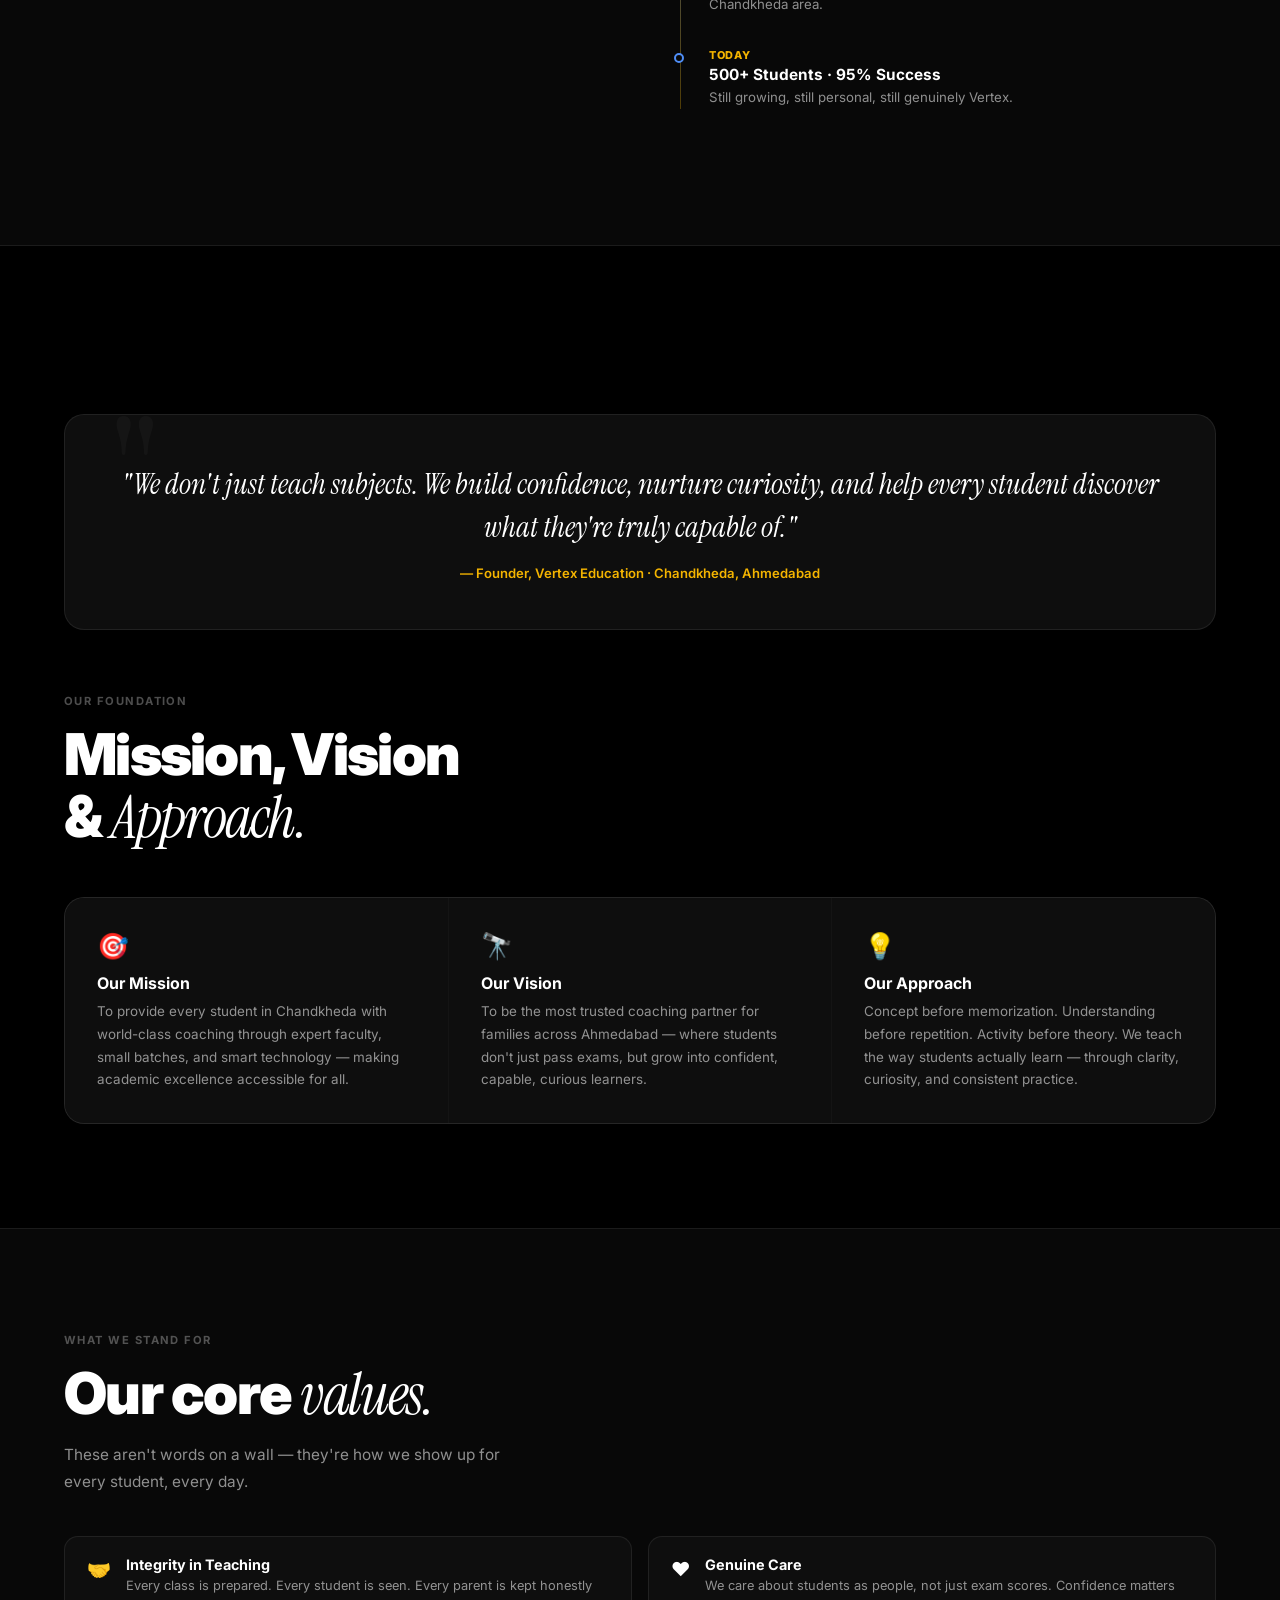
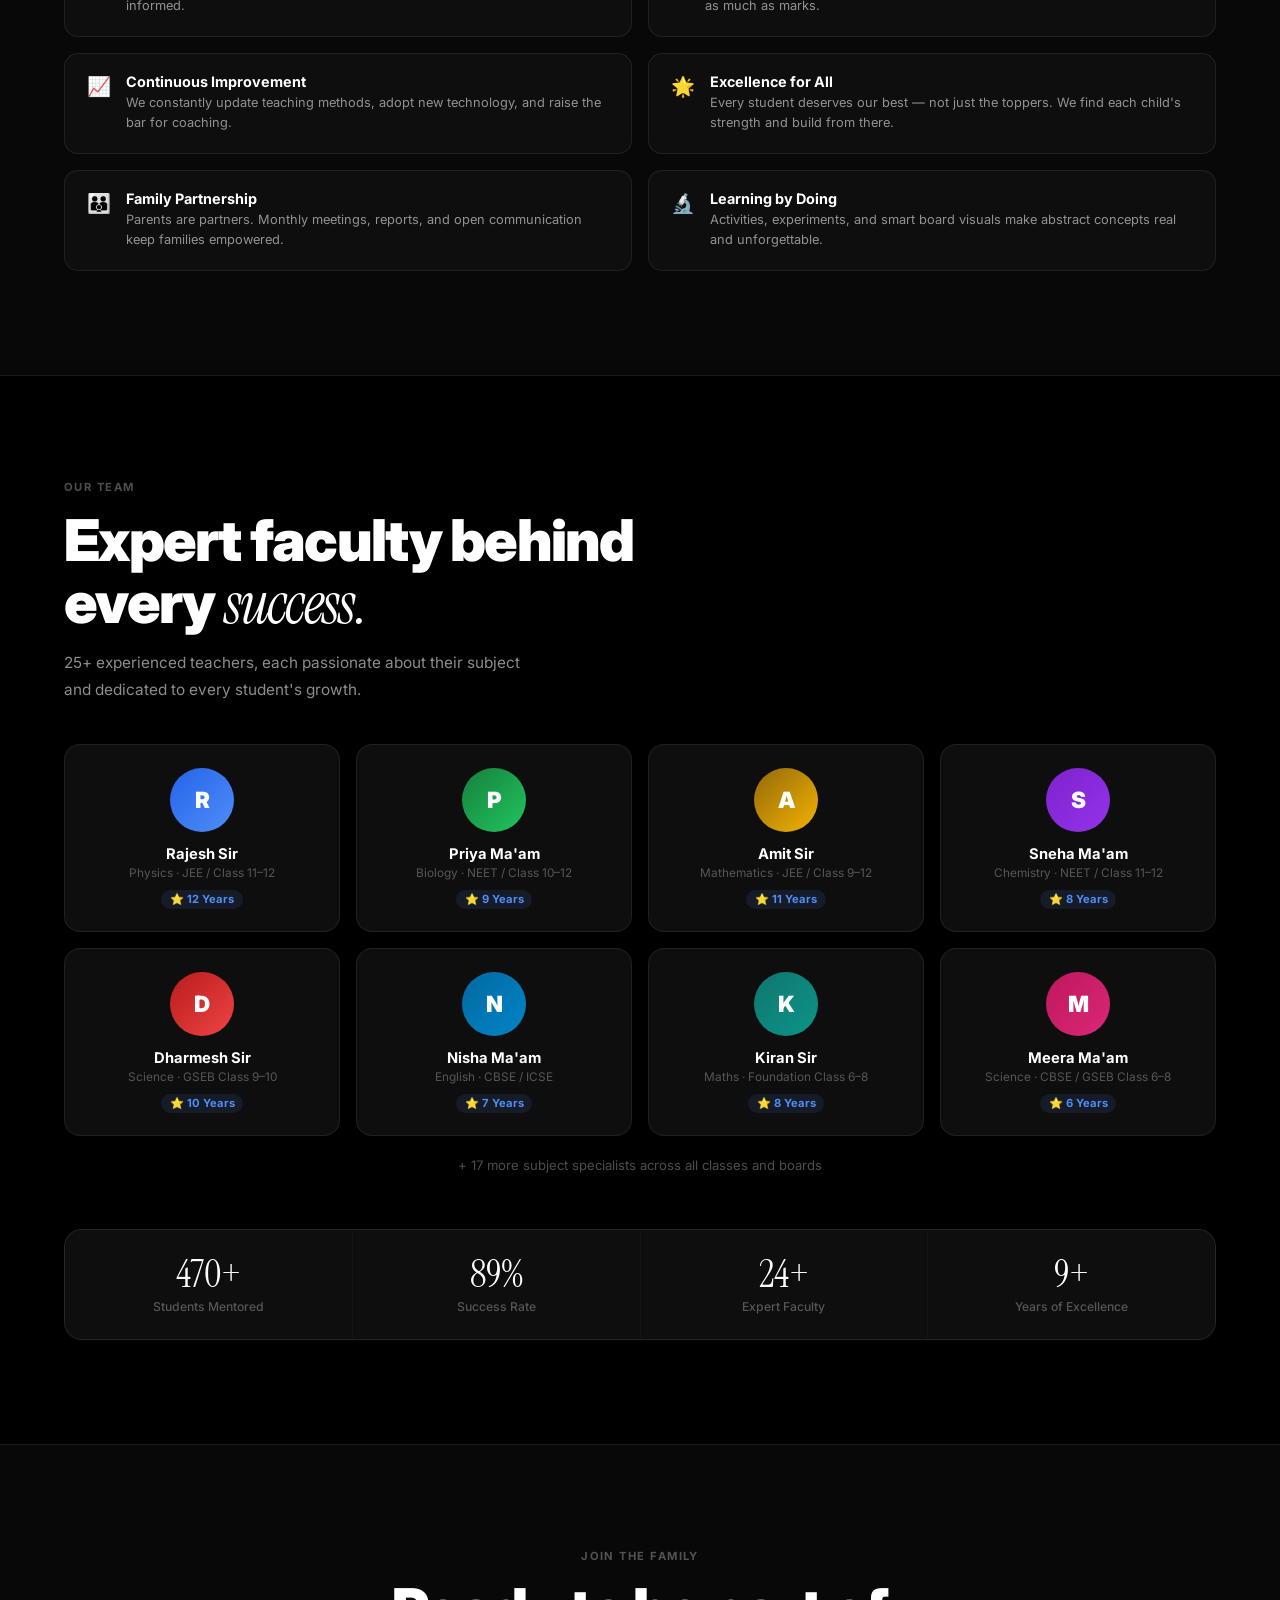
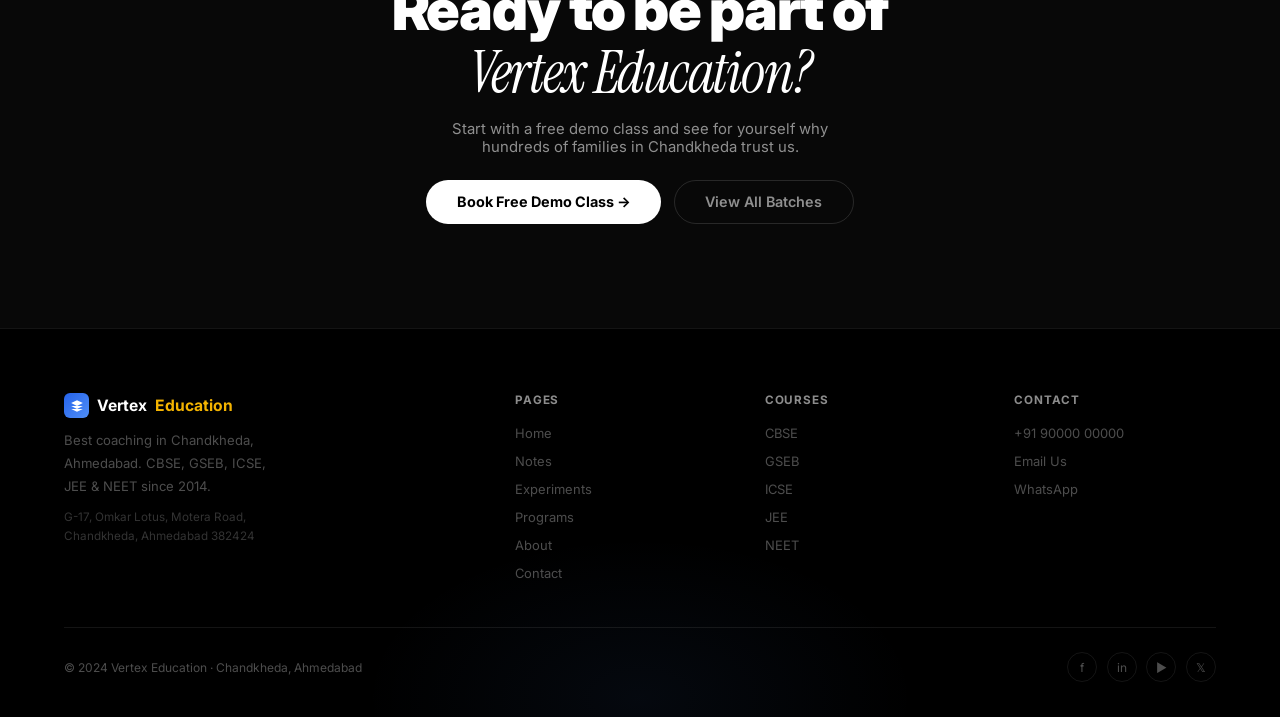
==== commit a2544212: "notes page added, hero section added" ====
--- a/about.html
+++ b/about.html
@@ -87,18 +87,18 @@
 </style>
 </head>
 <body>
-<div id="cur"></div><div id="cur-r"></div><div id="spb"></div>
+<div id="spb"></div>
 <a href="https://wa.me/919000000000" class="wa-fl" target="_blank" rel="noopener" aria-label="WhatsApp"><svg xmlns="http://www.w3.org/2000/svg" width="22" height="22" viewBox="0 0 24 24" fill="currentColor"><path d="M17.472 14.382c-.297-.149-1.758-.867-2.03-.967-.273-.099-.471-.148-.67.15-.197.297-.767.966-.94 1.164-.173.199-.347.223-.644.075-.297-.15-1.255-.463-2.39-1.475-.883-.788-1.48-1.761-1.653-2.059-.173-.297-.018-.458.13-.606.134-.133.298-.347.446-.52.149-.174.198-.298.298-.497.099-.198.05-.371-.025-.52-.075-.149-.669-1.612-.916-2.207-.242-.579-.487-.5-.669-.51a12.8 12.8 0 0 0-.57-.01c-.198 0-.52.074-.792.372-.272.297-1.04 1.016-1.04 2.479 0 1.462 1.065 2.875 1.213 3.074.149.198 2.096 3.2 5.077 4.487.709.306 1.262.489 1.694.625.712.227 1.36.195 1.871.118.571-.085 1.758-.719 2.006-1.413.248-.694.248-1.289.173-1.413-.074-.124-.272-.198-.57-.347m-5.421 7.403h-.004a9.87 9.87 0 0 1-5.031-1.378l-.361-.214-3.741.982.998-3.648-.235-.374a9.86 9.86 0 0 1-1.51-5.26c.001-5.45 4.436-9.884 9.888-9.884 2.64 0 5.122 1.03 6.988 2.898a9.825 9.825 0 0 1 2.893 6.994c-.003 5.45-4.437 9.884-9.885 9.884m8.413-18.297A11.815 11.815 0 0 0 12.05 0C5.495 0 .16 5.335.157 11.892c0 2.096.547 4.142 1.588 5.945L.057 24l6.305-1.654a11.882 11.882 0 0 0 5.683 1.448h.005c6.554 0 11.89-5.335 11.893-11.893a11.821 11.821 0 0 0-3.48-8.413Z"/></svg></a>
 <button id="btt" onclick="window.scrollTo({top:0,behavior:'smooth'})">↑</button>
 
 <nav id="nav">
   <a href="index.html" class="n-logo"><div class="lb"><svg viewBox="0 0 24 24"><path d="M12 2L2 7l10 5 10-5-10-5zM2 17l10 5 10-5M2 12l10 5 10-5"/></svg></div><span>Vertex <span class="gd">Education</span></span></a>
   <ul class="n-links" id="nl">
-    <li><a href="index.html">Home</a></li><li><a href="about.html" class="act">About</a></li>
-    <li><a href="batches.html">Batches</a></li><li><a href="experiments.html">Experiments</a></li>
-    <li><a href="programs.html">Programs</a></li><li><a href="contact.html">Contact</a></li>
+    <li><a href="index.html">Home</a></li><li><a href="notes.html">Notes</a></li>
+    <li><a href="experiments.html">Experiments</a></li><li><a href="programs.html">Programs</a></li>
+    <li><a href="about.html" class="act">About</a></li><li><a href="contact.html">Contact</a></li>
   </ul>
-  <div class="n-r" id="nr"><a href="contact.html" class="btn-g">Free Demo</a><a href="contact.html" class="btn-w">Enroll Now</a></div>
+  <div class="n-r" id="nr"><a href="contact.html" class="btn-w">Enroll Now →</a></div>
   <button class="burger" id="bg"><span></span><span></span><span></span></button>
 </nav>
 
@@ -239,7 +239,7 @@
       <p>Best coaching in Chandkheda, Ahmedabad. CBSE, GSEB, ICSE, JEE &amp; NEET since 2014.</p>
       <div class="addr">G-17, Omkar Lotus, Motera Road,<br>Chandkheda, Ahmedabad 382424</div>
     </div>
-    <div class="ft-col"><h4>Pages</h4><ul><li><a href="index.html">Home</a></li><li><a href="about.html">About</a></li><li><a href="batches.html">Batches</a></li><li><a href="experiments.html">Experiments</a></li><li><a href="programs.html">Programs</a></li><li><a href="contact.html">Contact</a></li></ul></div>
+    <div class="ft-col"><h4>Pages</h4><ul><li><a href="index.html">Home</a></li><li><a href="notes.html">Notes</a></li><li><a href="experiments.html">Experiments</a></li><li><a href="programs.html">Programs</a></li><li><a href="about.html">About</a></li><li><a href="contact.html">Contact</a></li></ul></div>
     <div class="ft-col"><h4>Courses</h4><ul><li><a href="batches.html">CBSE</a></li><li><a href="batches.html">GSEB</a></li><li><a href="batches.html">ICSE</a></li><li><a href="batches.html">JEE</a></li><li><a href="batches.html">NEET</a></li></ul></div>
     <div class="ft-col"><h4>Contact</h4><ul><li><a href="tel:+919000000000">+91 90000 00000</a></li><li><a href="mailto:info@vertexeducation.in">Email Us</a></li><li><a href="https://wa.me/919000000000" target="_blank">WhatsApp</a></li></ul></div>
   </div>
@@ -252,4 +252,4 @@
 document.querySelectorAll('.img-badge,.st-row').forEach(el=>_so.observe(el));
 </script>
 </body>
-</html>
+</html>
--- a/shared.css
+++ b/shared.css
@@ -11,16 +11,9 @@
 }
 *,*::before,*::after{box-sizing:border-box;margin:0;padding:0;}
 html{scroll-behavior:smooth;}
-body{font-family:'Inter',sans-serif;background:var(--bg);color:var(--w);overflow-x:hidden;cursor:none;-webkit-font-smoothing:antialiased;}
+body{font-family:'Inter',sans-serif;background:var(--bg);color:var(--w);overflow-x:hidden;-webkit-font-smoothing:antialiased;}
 a{text-decoration:none;color:inherit;}
 img{display:block;max-width:100%;}
-button,a{cursor:none;}
-
-/* CURSOR */
-#cur{position:fixed;z-index:9999;top:0;left:0;width:8px;height:8px;background:var(--w);border-radius:50%;pointer-events:none;transform:translate(-50%,-50%);transition:width .2s var(--ease),height .2s var(--ease);mix-blend-mode:difference;}
-#cur-r{position:fixed;z-index:9998;top:0;left:0;width:32px;height:32px;border:1px solid rgba(255,255,255,.2);border-radius:50%;pointer-events:none;transform:translate(-50%,-50%);transition:all .18s var(--ease);}
-body:has(a:hover) #cur,body:has(button:hover) #cur{width:18px;height:18px;}
-body:has(a:hover) #cur-r,body:has(button:hover) #cur-r{width:50px;height:50px;border-color:rgba(255,255,255,.07);}
 
 /* SCROLL BAR */
 #spb{position:fixed;top:0;left:0;height:1px;background:var(--w);z-index:999;width:0%;transition:width .04s linear;}
@@ -124,5 +117,31 @@
 .soc{width:30px;height:30px;border-radius:50%;border:1px solid var(--bdr);display:flex;align-items:center;justify-content:center;font-size:.75rem;transition:all .16s;}
 .soc:hover{border-color:var(--bdr2);color:var(--w);background:rgba(255,255,255,.05);}
 
+/* ── PROGRAMS PHOTO GALLERY (used on programs.html & index.html) ── */
+.pg-grid{display:grid;grid-template-columns:repeat(3,1fr);gap:1rem;}
+@media(max-width:780px){.pg-grid{grid-template-columns:1fr 1fr;}}
+@media(max-width:480px){.pg-grid{grid-template-columns:1fr;}}
+.pg-card{position:relative;aspect-ratio:4/3;border-radius:18px;overflow:hidden;border:1px solid var(--bdr);display:flex;flex-direction:column;align-items:center;justify-content:center;gap:.5rem;transition:transform .25s var(--ease),border-color .22s;text-align:center;padding:1rem;cursor:pointer;}
+.pg-card:hover{transform:translateY(-5px);border-color:var(--bdr2);}
+.pg-card img{position:absolute;inset:0;width:100%;height:100%;object-fit:cover;opacity:.55;transition:opacity .3s,transform .5s var(--ease);}
+.pg-card:hover img{opacity:.75;transform:scale(1.04);}
+.pg-ic{font-size:2.3rem;position:relative;z-index:1;}
+.pg-t{font-weight:700;font-size:.92rem;position:relative;z-index:1;}
+.pg-count{font-size:.7rem;color:rgba(255,255,255,.45);position:relative;z-index:1;font-weight:600;background:rgba(0,0,0,.35);border-radius:50px;padding:.18rem .65rem;}
+
+/* PROGRAMS LIGHTBOX MODAL */
+.pg-modal{position:fixed;inset:0;z-index:2000;background:rgba(0,0,0,.92);backdrop-filter:blur(6px);display:none;align-items:flex-start;justify-content:center;overflow-y:auto;padding:4vh 4vw;}
+.pg-modal.open{display:flex;}
+.pg-modal-inner{width:min(1000px,100%);}
+.pg-modal-head{display:flex;align-items:center;justify-content:space-between;margin-bottom:1.3rem;}
+.pg-modal-title{font-size:1.3rem;font-weight:800;letter-spacing:-.02em;}
+.pg-modal-close{width:38px;height:38px;border-radius:50%;border:1px solid var(--bdr2);background:rgba(255,255,255,.06);color:var(--w);font-size:1rem;cursor:pointer;transition:background .2s;flex-shrink:0;}
+.pg-modal-close:hover{background:rgba(255,255,255,.14);}
+.pg-modal-body{display:grid;grid-template-columns:repeat(3,1fr);gap:.7rem;}
+@media(max-width:700px){.pg-modal-body{grid-template-columns:1fr 1fr;}}
+@media(max-width:440px){.pg-modal-body{grid-template-columns:1fr;}}
+.pg-modal-body img{width:100%;border-radius:12px;object-fit:cover;aspect-ratio:1/1;border:1px solid var(--bdr);}
+.pg-modal-empty{color:var(--muted);font-size:.88rem;padding:2rem 0;}
+
 /* SHARED JS */
-/* Each page inlines: cursor, scroll, reveal, burger, FAQ, form scripts */
+/* Each page inlines: scroll, reveal, burger, FAQ, form scripts */
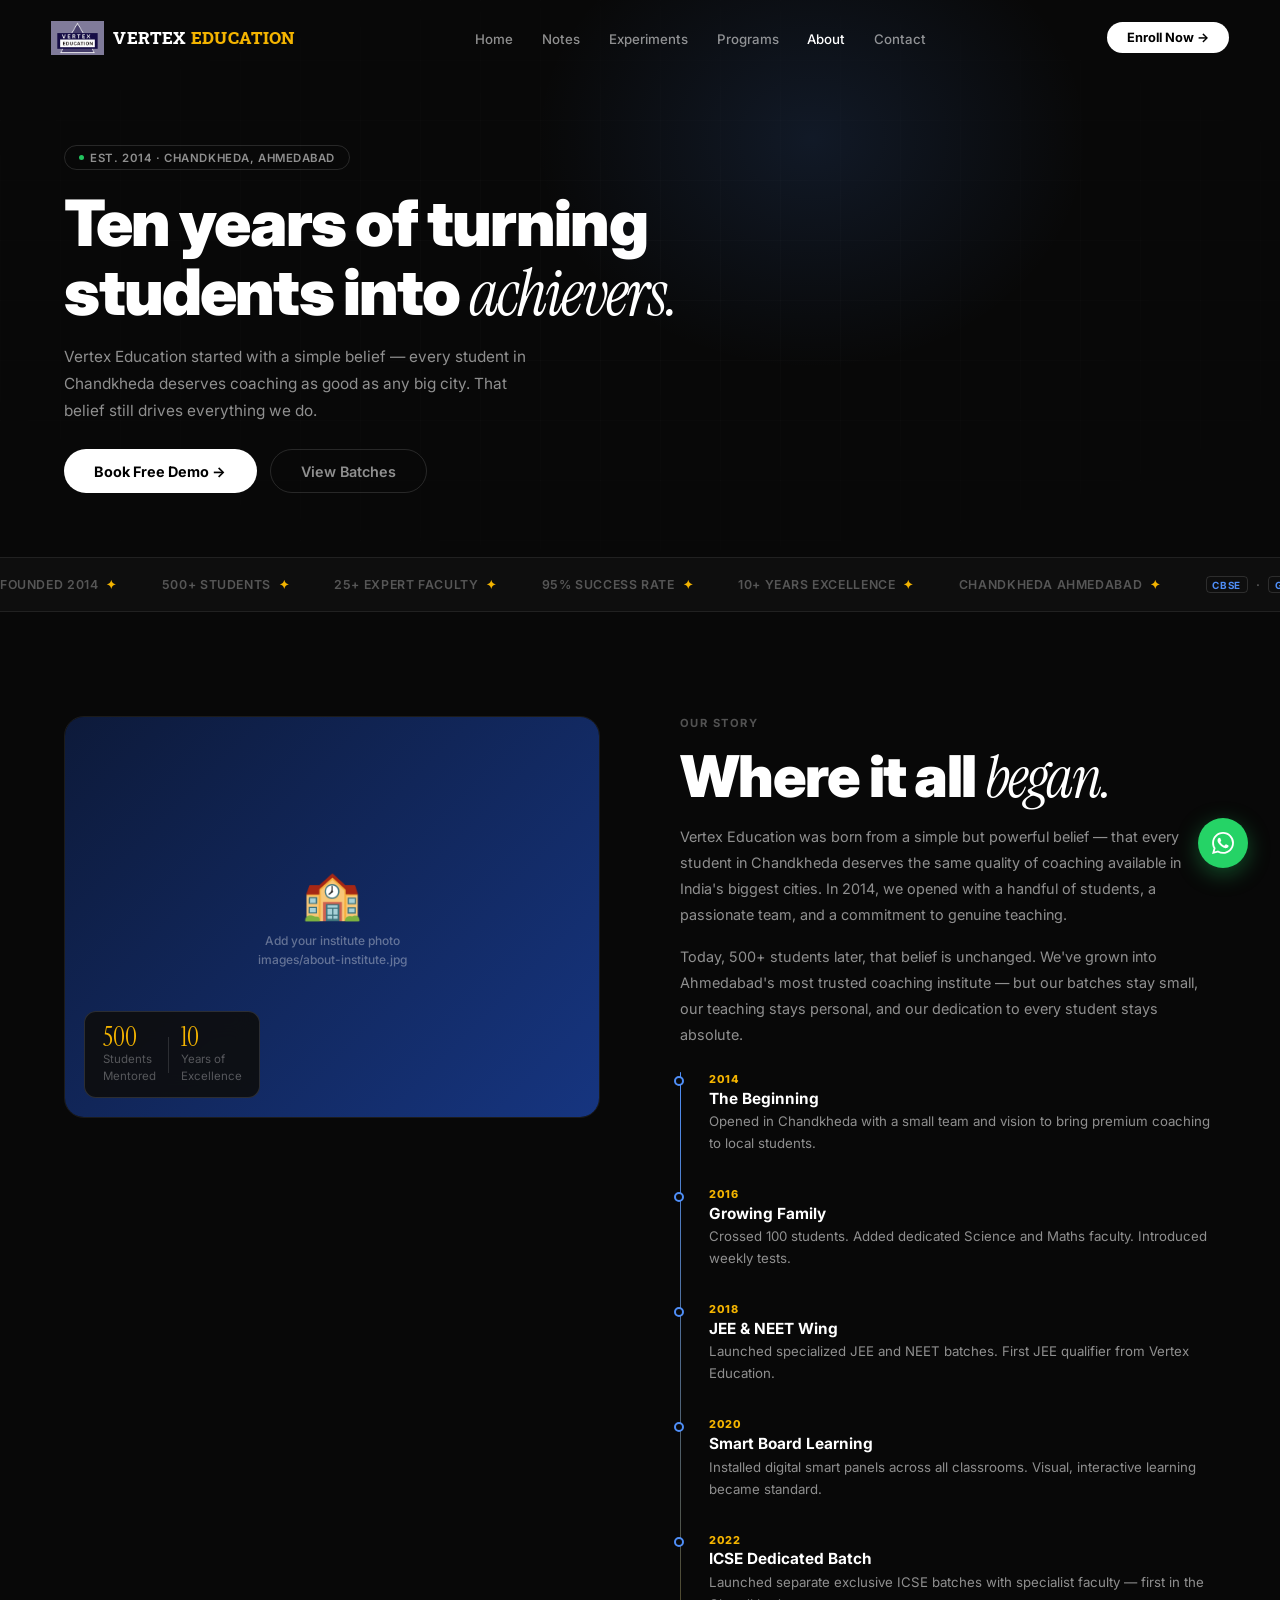
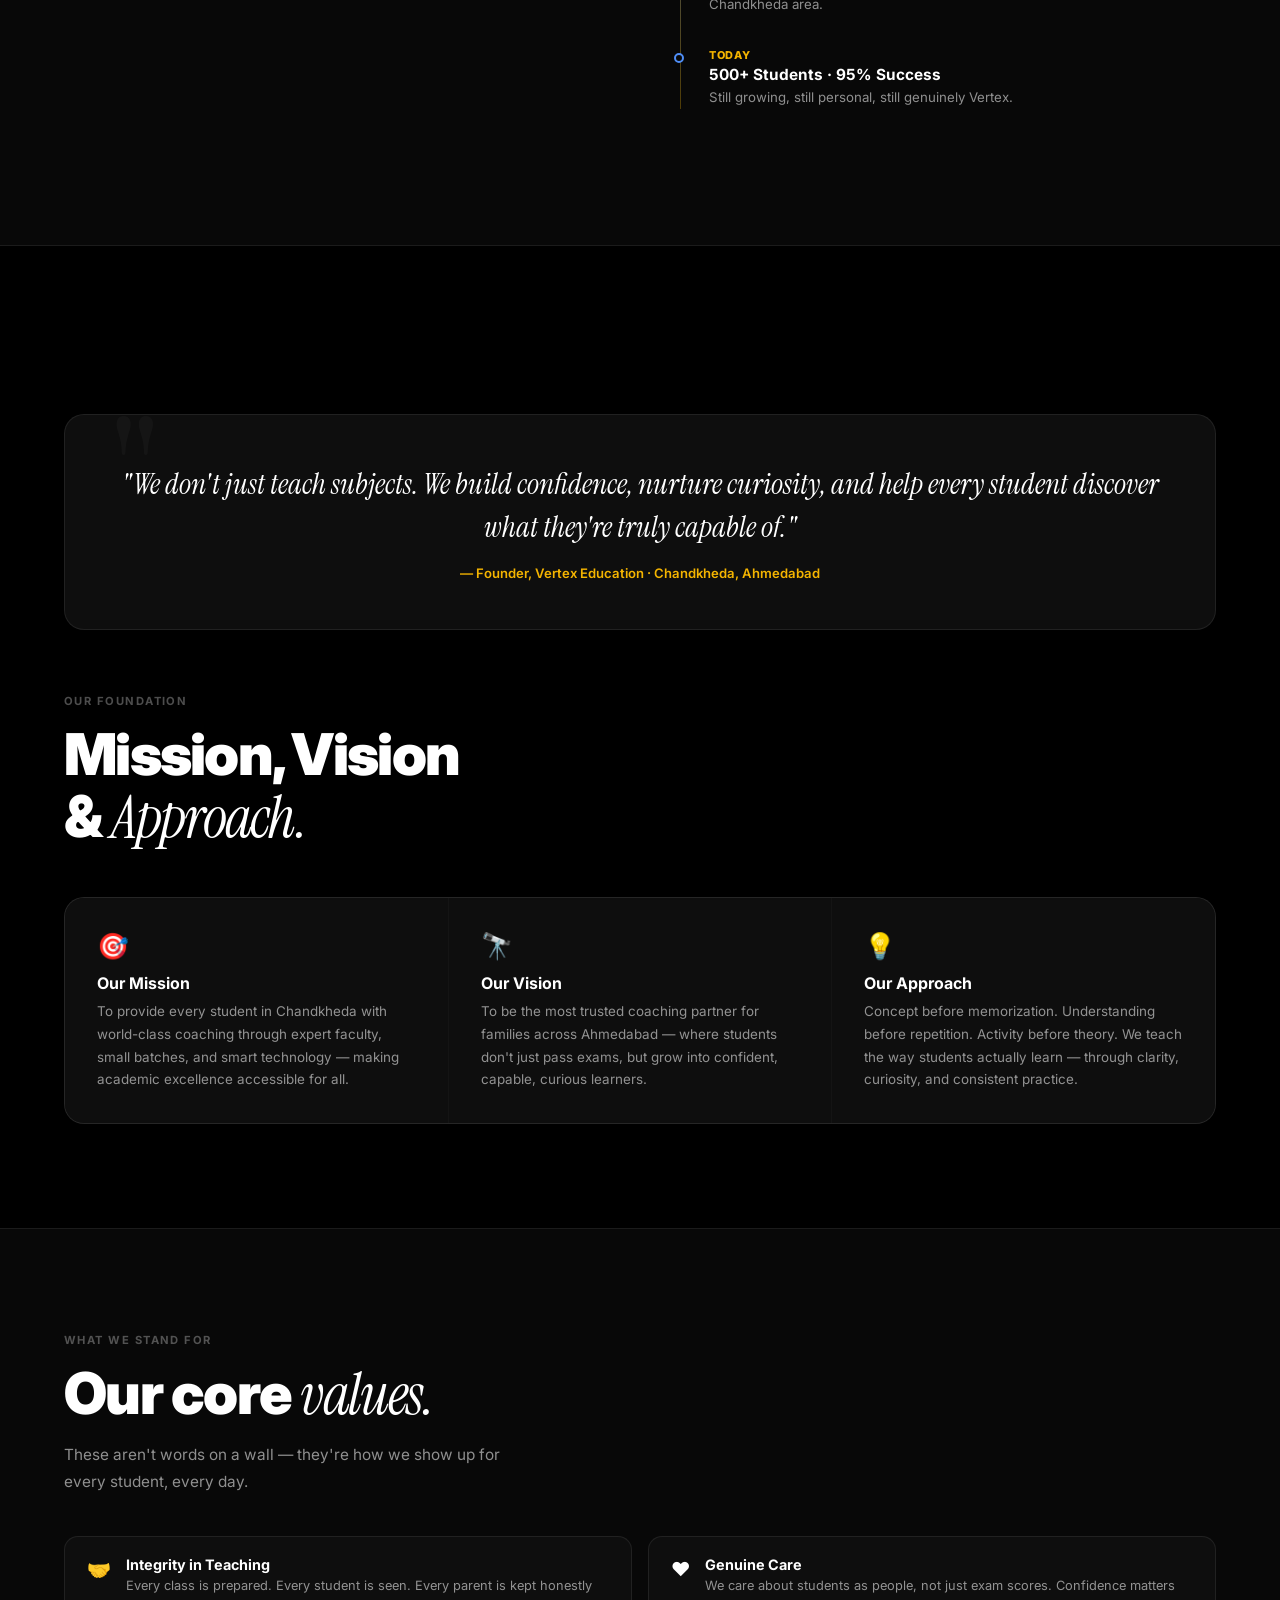
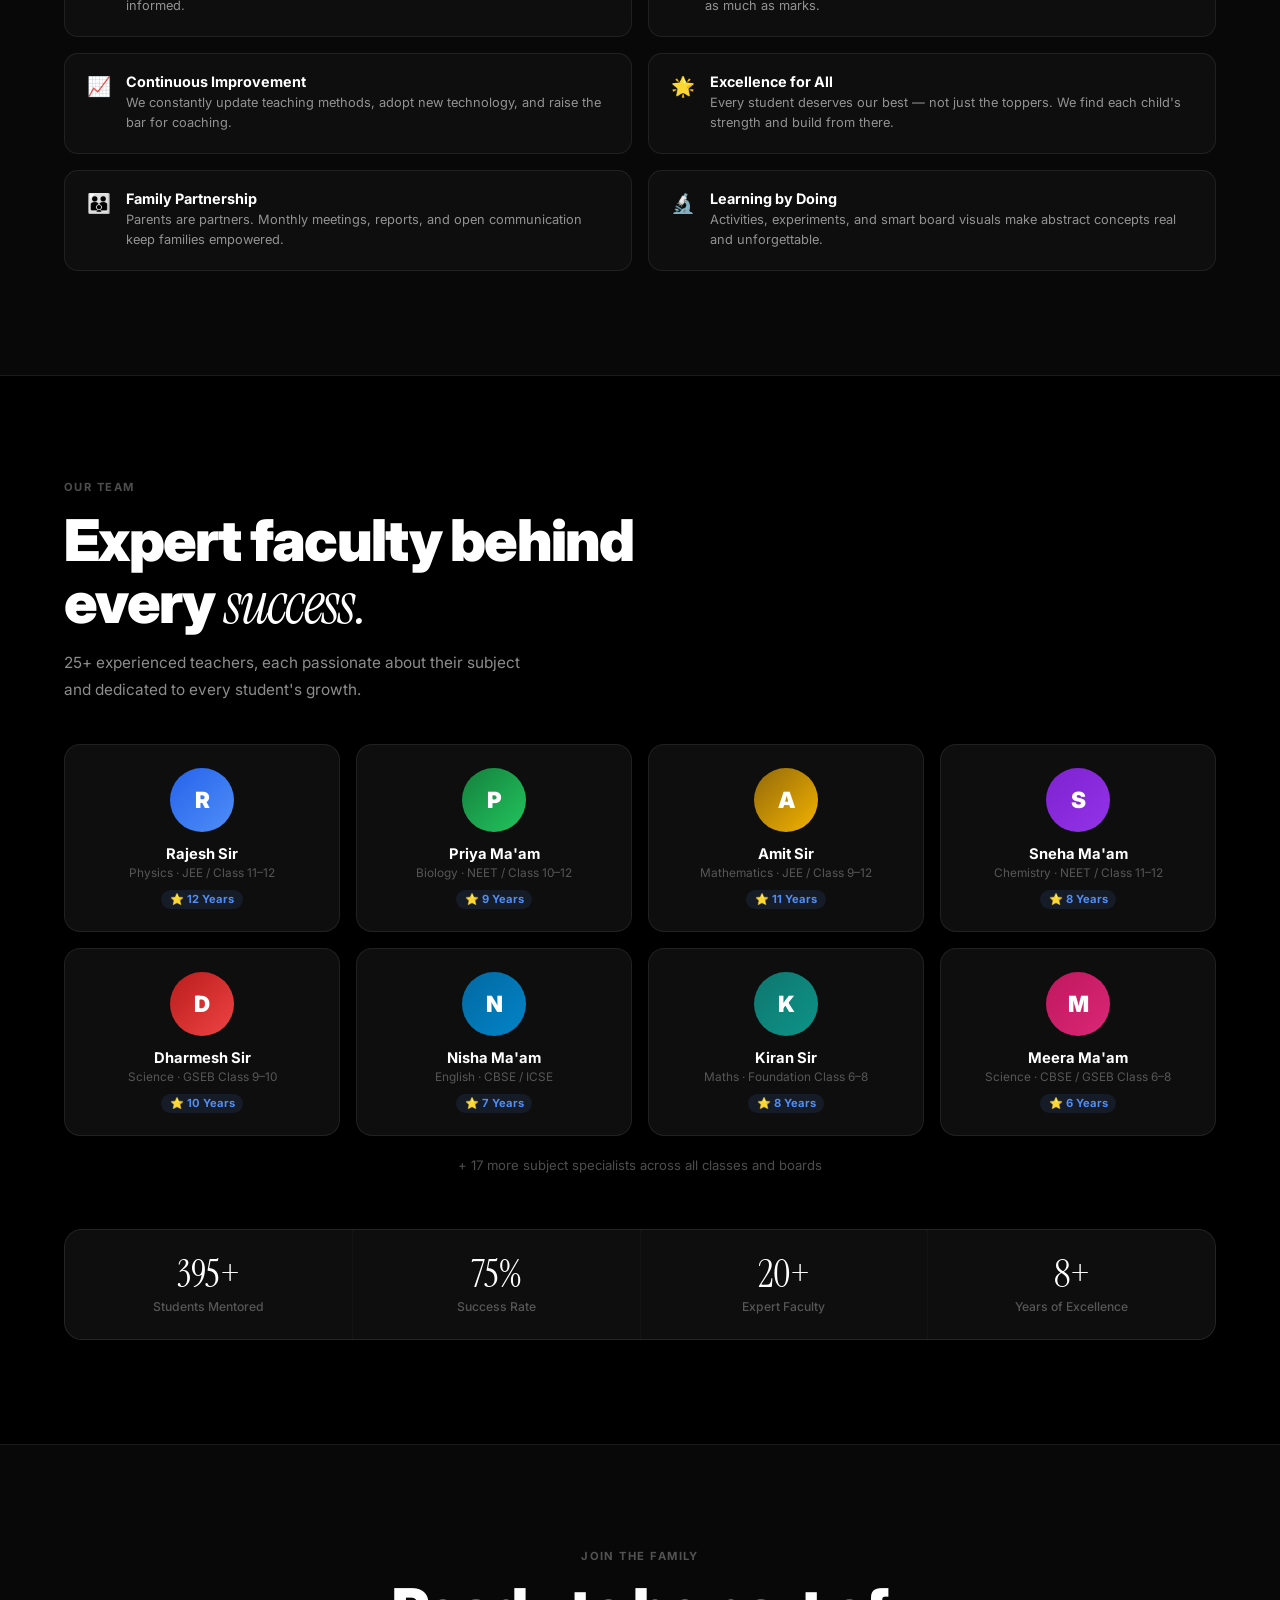
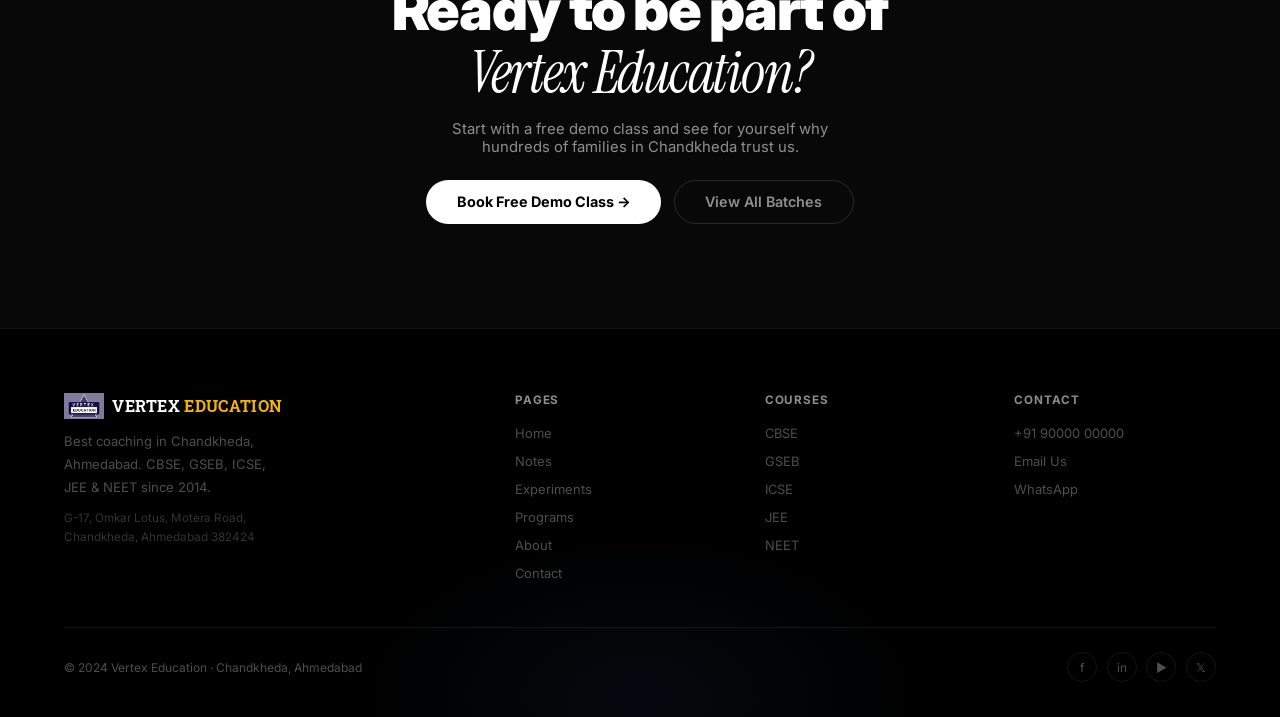
==== commit 74becfe9: "add real logo, match font to brand" ====
--- a/about.html
+++ b/about.html
@@ -6,7 +6,7 @@
 <meta name="description" content="Learn about Vertex Education — Chandkheda's most trusted coaching institute since 2014. Our story, mission, vision, 25+ expert faculty and 10 years of proven results."/>
 <link rel="preconnect" href="https://fonts.googleapis.com"/>
 <link rel="preconnect" href="https://fonts.gstatic.com" crossorigin/>
-<link href="https://fonts.googleapis.com/css2?family=Inter:wght@300;400;500;600;700;800;900&family=Instrument+Serif:ital@0;1&display=swap" rel="stylesheet"/>
+<link href="https://fonts.googleapis.com/css2?family=Inter:wght@300;400;500;600;700;800;900&family=Instrument+Serif:ital@0;1&family=Roboto+Slab:wght@700;800&display=swap" rel="stylesheet"/>
 <link rel="stylesheet" href="shared.css"/>
 <style>
 /* ABOUT-SPECIFIC */
@@ -92,7 +92,7 @@
 <button id="btt" onclick="window.scrollTo({top:0,behavior:'smooth'})">↑</button>
 
 <nav id="nav">
-  <a href="index.html" class="n-logo"><div class="lb"><svg viewBox="0 0 24 24"><path d="M12 2L2 7l10 5 10-5-10-5zM2 17l10 5 10-5M2 12l10 5 10-5"/></svg></div><span>Vertex <span class="gd">Education</span></span></a>
+  <a href="index.html" class="n-logo"><img class="lb-img" src="images/logo.png" alt="Vertex Education"/><span>Vertex <span class="gd">Education</span></span></a>
   <ul class="n-links" id="nl">
     <li><a href="index.html">Home</a></li><li><a href="notes.html">Notes</a></li>
     <li><a href="experiments.html">Experiments</a></li><li><a href="programs.html">Programs</a></li>
@@ -235,7 +235,7 @@
   <div class="ft-glow"></div>
   <div class="ft-grid">
     <div class="ft-brand">
-      <div style="display:flex;align-items:center;gap:.5rem;font-size:.98rem;font-weight:700"><div style="width:25px;height:25px;border-radius:6px;background:linear-gradient(135deg,#2563EB,#4F8EF7);display:flex;align-items:center;justify-content:center"><svg viewBox="0 0 24 24" style="width:14px;height:14px;fill:white"><path d="M12 2L2 7l10 5 10-5-10-5zM2 17l10 5 10-5M2 12l10 5 10-5"/></svg></div>Vertex <span style="color:var(--gold)">Education</span></div>
+      <div style="display:flex;align-items:center;gap:.5rem;font-size:.98rem;font-weight:700"><img src="images/logo.png" alt="Vertex Education" style="height:26px;width:auto;display:block"/><span style="font-family:'Roboto Slab',serif;text-transform:uppercase;letter-spacing:.02em">Vertex <span style="color:var(--gold)">Education</span></span></div>
       <p>Best coaching in Chandkheda, Ahmedabad. CBSE, GSEB, ICSE, JEE &amp; NEET since 2014.</p>
       <div class="addr">G-17, Omkar Lotus, Motera Road,<br>Chandkheda, Ahmedabad 382424</div>
     </div>
--- a/shared.css
+++ b/shared.css
@@ -21,9 +21,8 @@
 /* NAV */
 nav{position:fixed;top:0;left:0;right:0;z-index:900;display:flex;align-items:center;justify-content:space-between;padding:1.3rem 4vw;transition:all .4s var(--ease);}
 nav.s{background:rgba(8,8,8,.92);backdrop-filter:blur(20px);border-bottom:1px solid var(--bdr);padding:.9rem 4vw;}
-.n-logo{display:flex;align-items:center;gap:.55rem;font-size:1rem;font-weight:700;letter-spacing:-.015em;}
-.n-logo .lb{width:27px;height:27px;border-radius:7px;background:linear-gradient(135deg,var(--blue2),var(--blue));display:flex;align-items:center;justify-content:center;}
-.n-logo .lb svg{width:15px;height:15px;fill:white;}
+.n-logo{display:flex;align-items:center;gap:.6rem;font-size:1.05rem;font-weight:800;letter-spacing:.02em;font-family:'Roboto Slab',serif;text-transform:uppercase;}
+.n-logo .lb-img{height:34px;width:auto;display:block;}
 .n-logo .gd{color:var(--gold);}
 .n-links{display:flex;align-items:center;gap:1.8rem;list-style:none;}
 .n-links a{font-size:.83rem;font-weight:500;color:var(--off);transition:color .18s;white-space:nowrap;}
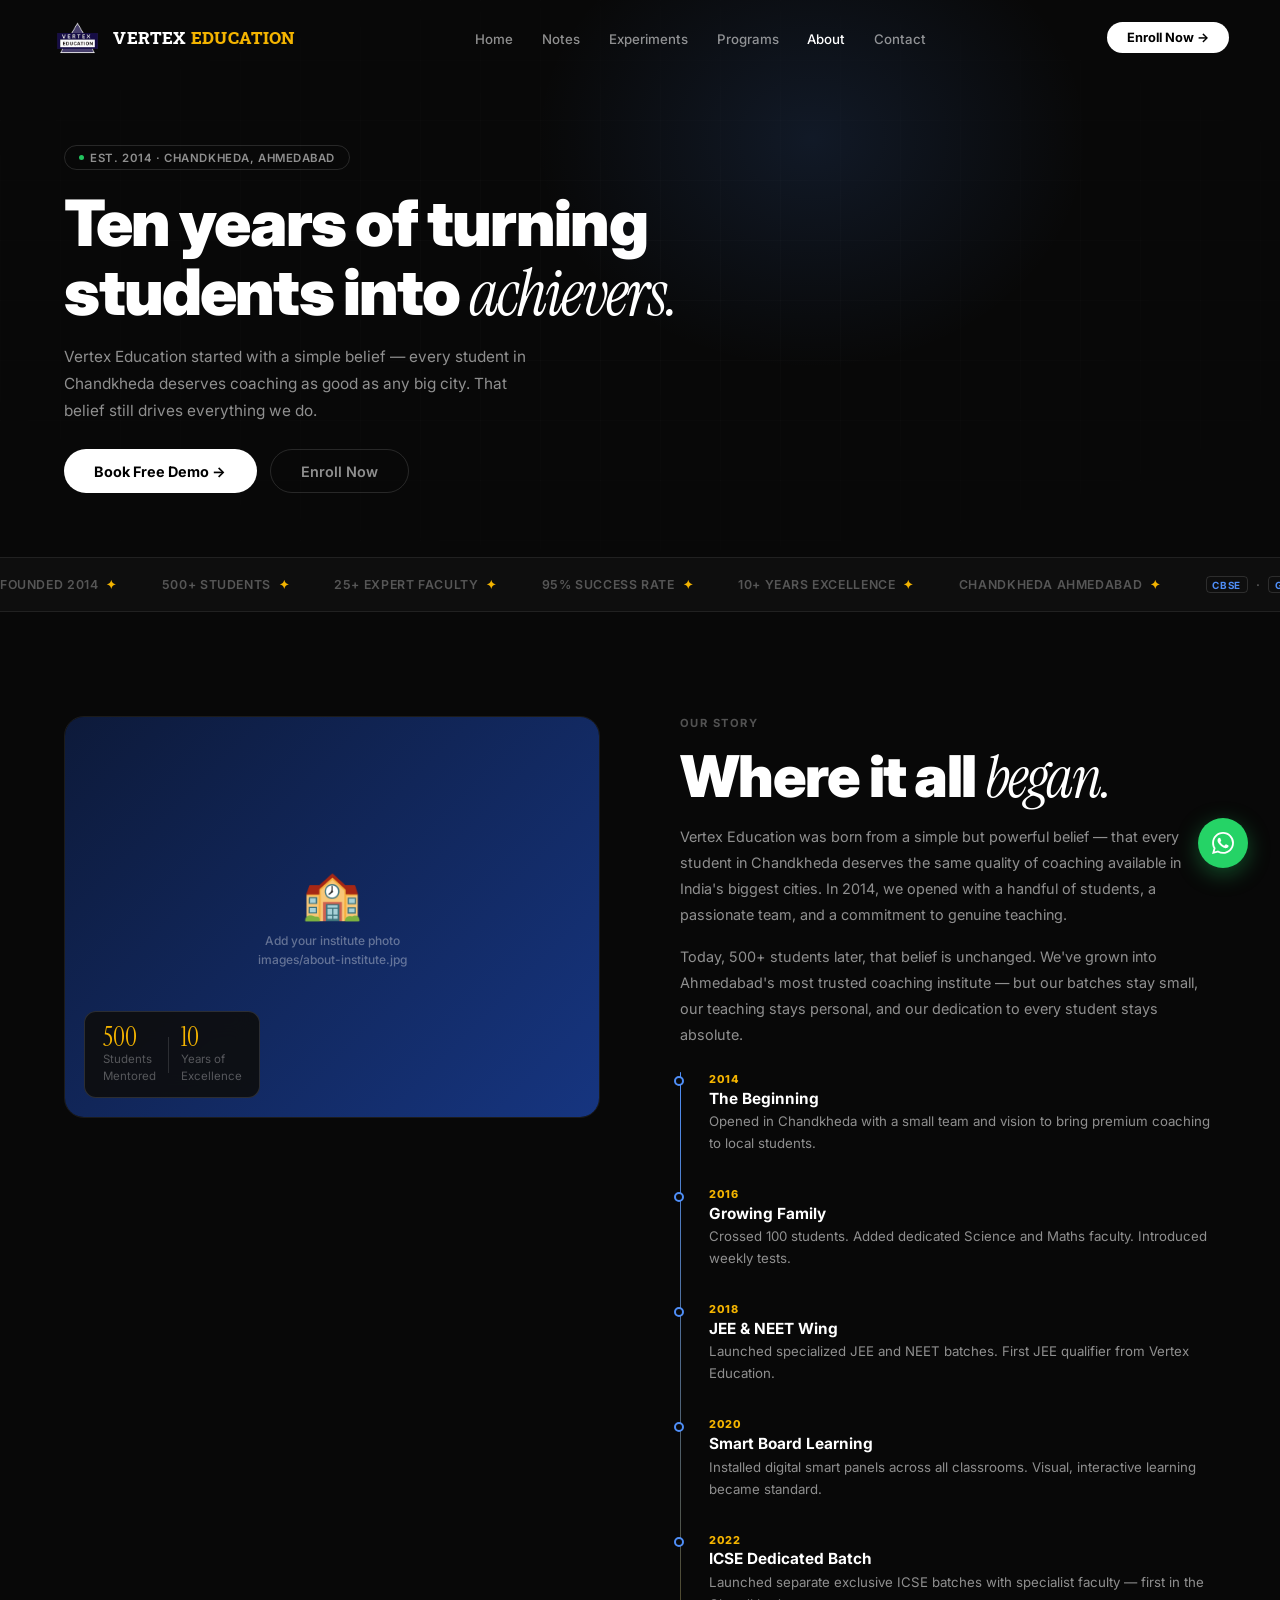
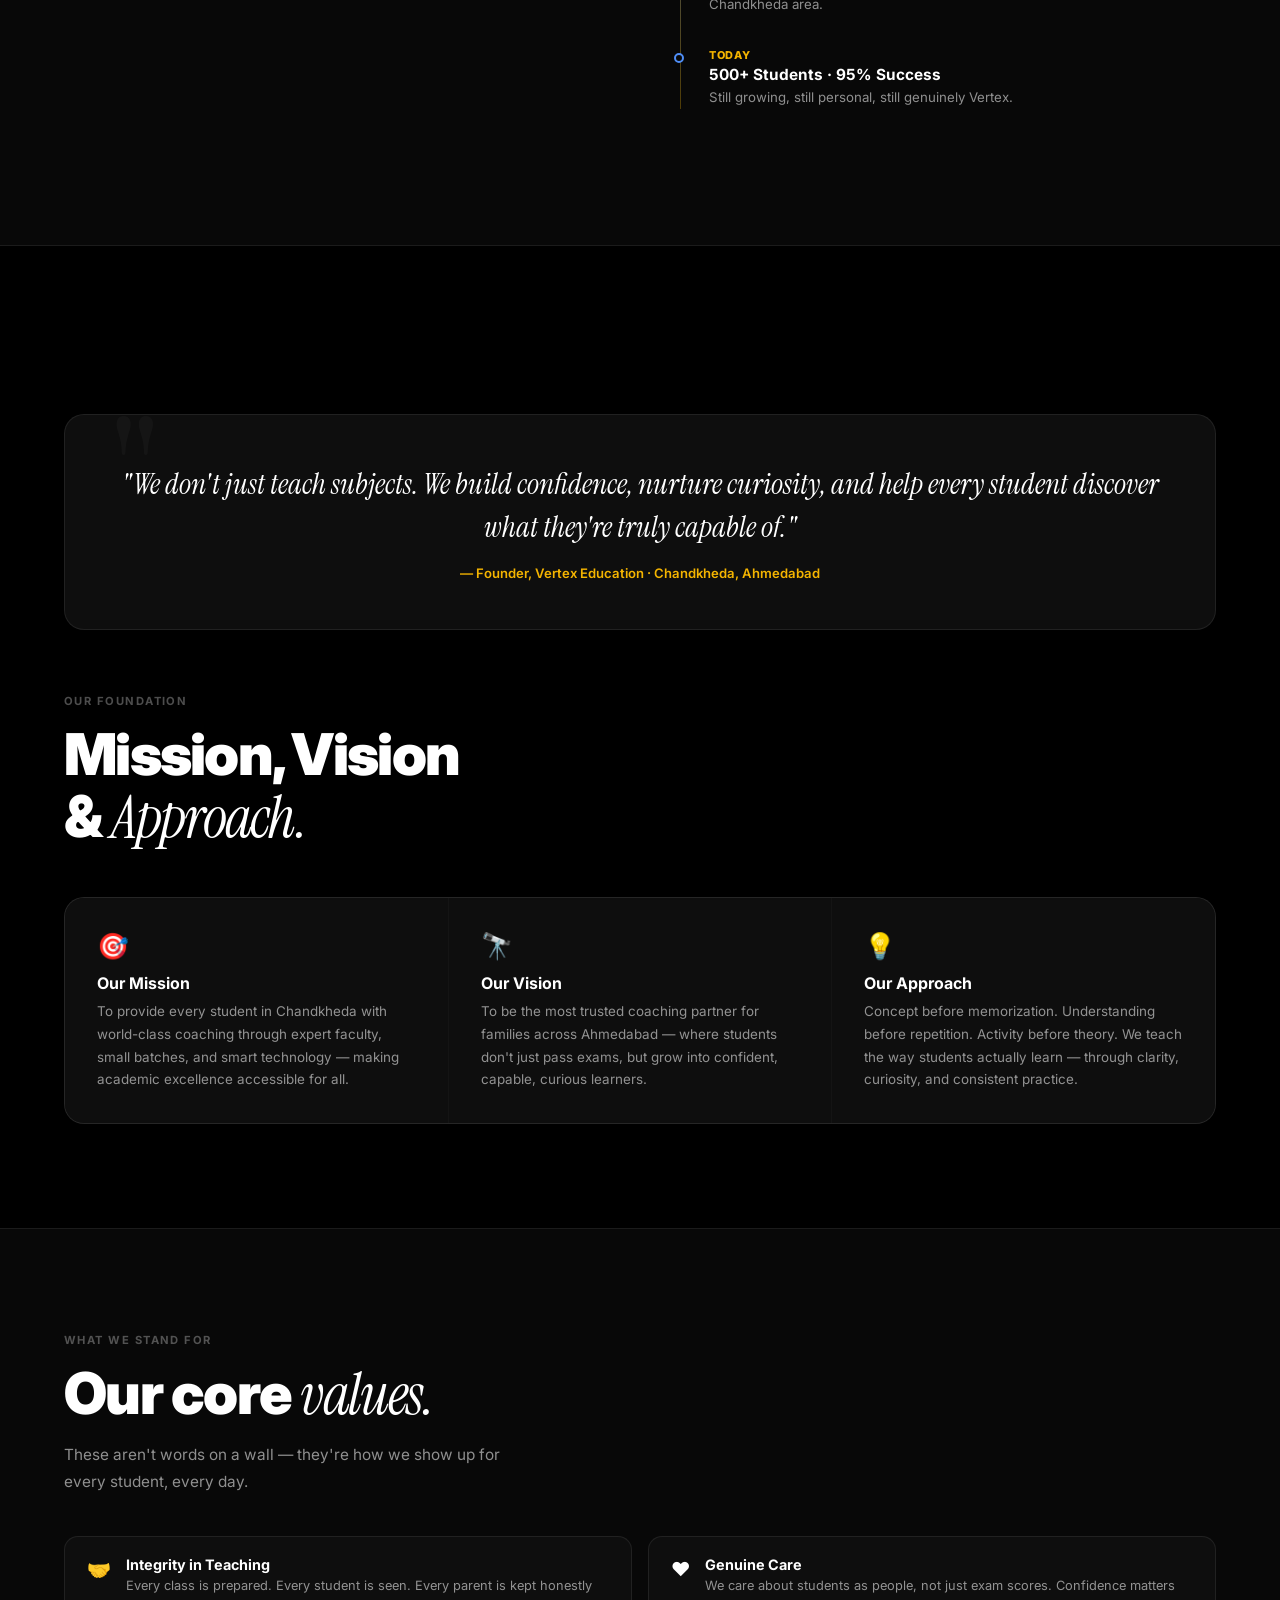
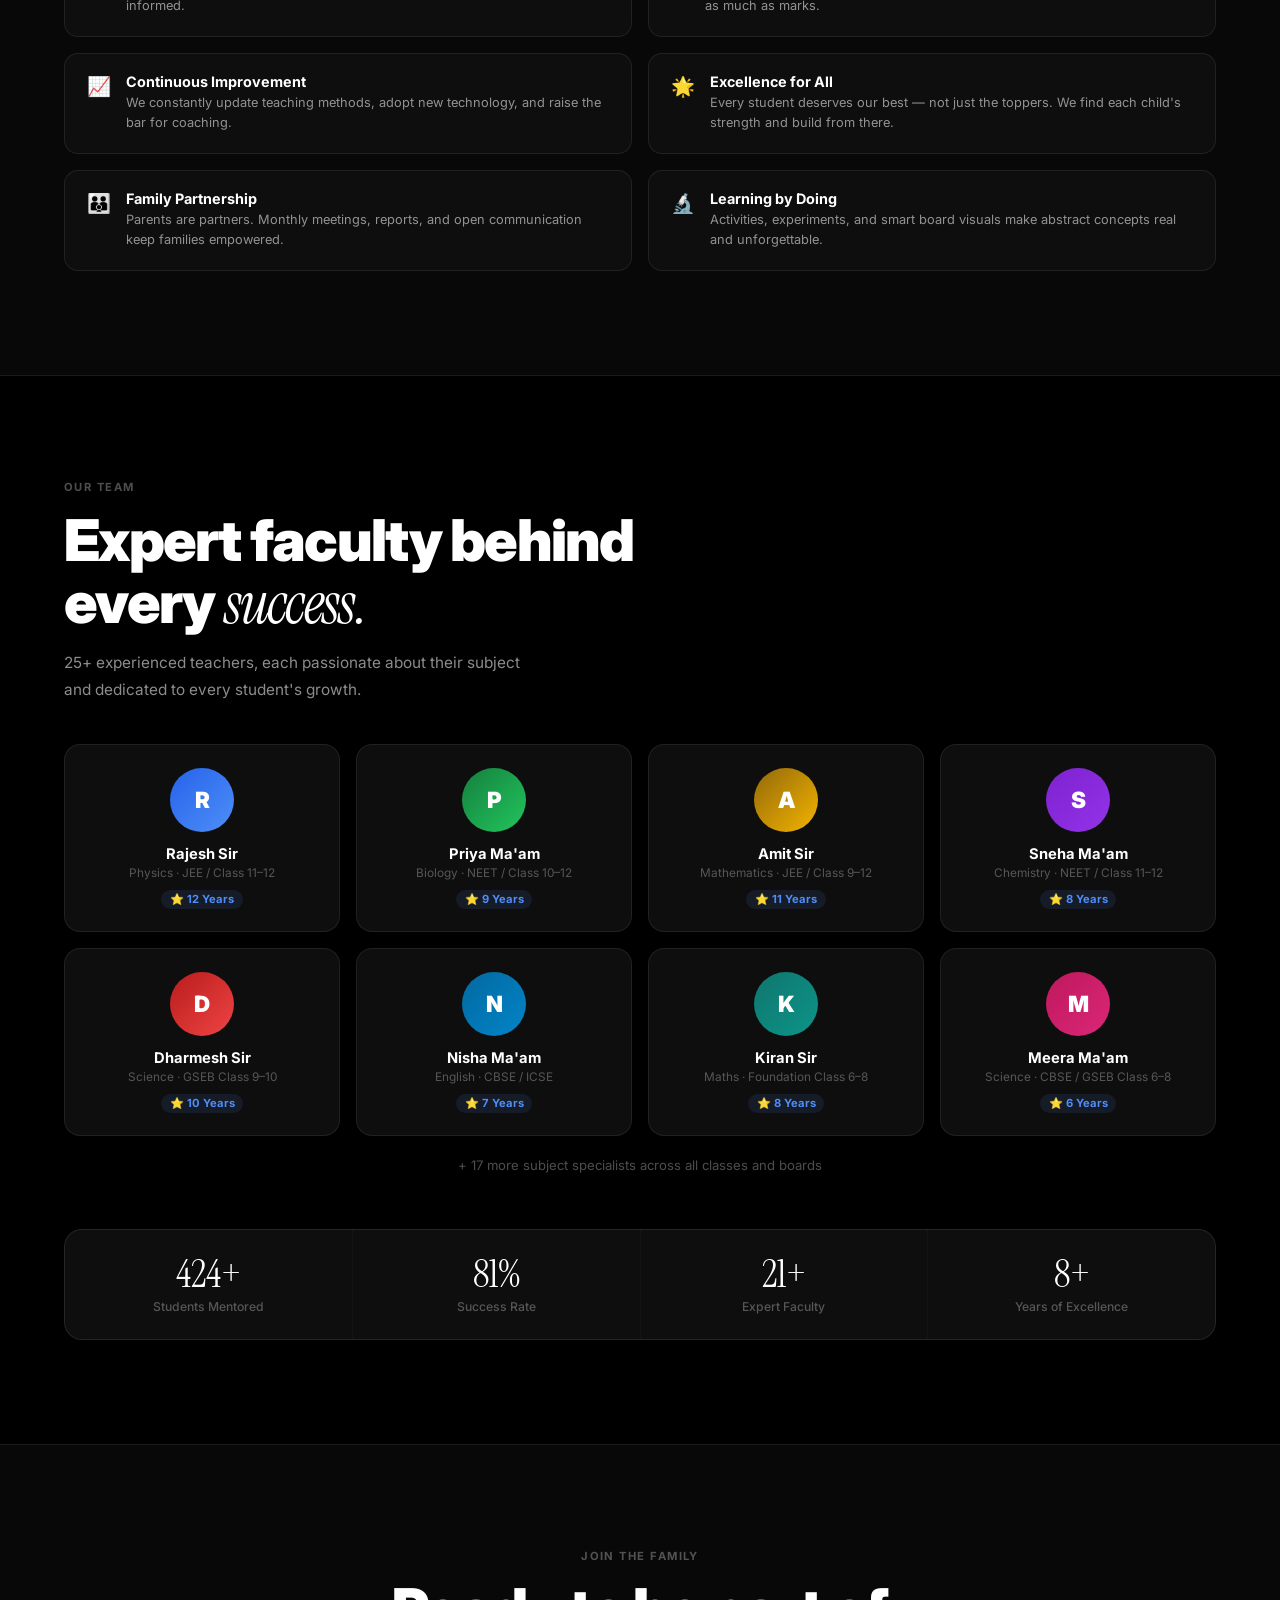
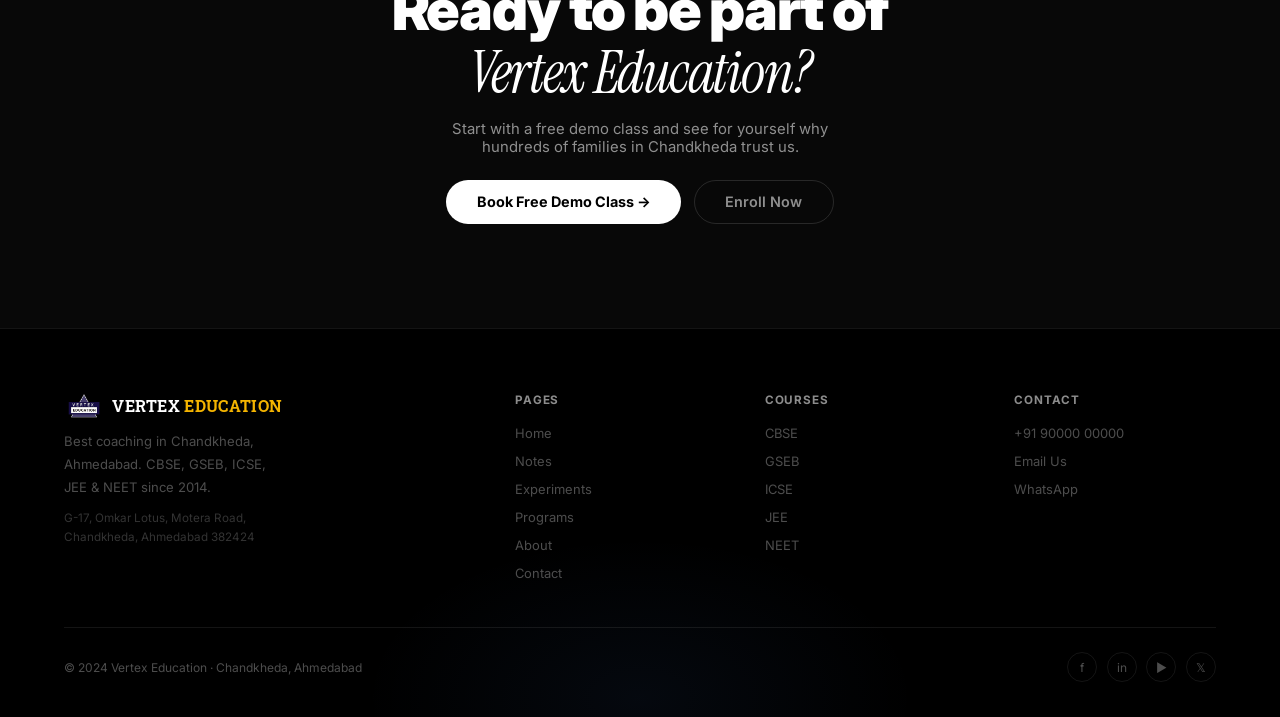
==== commit 35d11fa5: "remove batches page, add about to nav" ====
--- a/about.html
+++ b/about.html
@@ -111,7 +111,7 @@
     <p class="sp rv d2" style="margin-bottom:1.5rem">Vertex Education started with a simple belief — every student in Chandkheda deserves coaching as good as any big city. That belief still drives everything we do.</p>
     <div style="display:flex;gap:.8rem;flex-wrap:wrap" class="rv d3">
       <a href="contact.html" class="btn-p">Book Free Demo →</a>
-      <a href="batches.html" class="btn-o">View Batches</a>
+      <a href="contact.html" class="btn-o">Enroll Now</a>
     </div>
   </div>
 </div>
@@ -226,7 +226,7 @@
   <p style="color:var(--off);font-size:.93rem;margin-bottom:1.5rem;max-width:420px;margin-left:auto;margin-right:auto" class="rv d2">Start with a free demo class and see for yourself why hundreds of families in Chandkheda trust us.</p>
   <div style="display:flex;gap:.8rem;justify-content:center;flex-wrap:wrap" class="rv d3">
     <a href="contact.html" class="btn-p">Book Free Demo Class →</a>
-    <a href="batches.html" class="btn-o">View All Batches</a>
+    <a href="contact.html" class="btn-o">Enroll Now</a>
   </div>
 </section>
 
@@ -240,7 +240,7 @@
       <div class="addr">G-17, Omkar Lotus, Motera Road,<br>Chandkheda, Ahmedabad 382424</div>
     </div>
     <div class="ft-col"><h4>Pages</h4><ul><li><a href="index.html">Home</a></li><li><a href="notes.html">Notes</a></li><li><a href="experiments.html">Experiments</a></li><li><a href="programs.html">Programs</a></li><li><a href="about.html">About</a></li><li><a href="contact.html">Contact</a></li></ul></div>
-    <div class="ft-col"><h4>Courses</h4><ul><li><a href="batches.html">CBSE</a></li><li><a href="batches.html">GSEB</a></li><li><a href="batches.html">ICSE</a></li><li><a href="batches.html">JEE</a></li><li><a href="batches.html">NEET</a></li></ul></div>
+    <div class="ft-col"><h4>Courses</h4><ul><li><a href="contact.html">CBSE</a></li><li><a href="contact.html">GSEB</a></li><li><a href="contact.html">ICSE</a></li><li><a href="contact.html">JEE</a></li><li><a href="contact.html">NEET</a></li></ul></div>
     <div class="ft-col"><h4>Contact</h4><ul><li><a href="tel:+919000000000">+91 90000 00000</a></li><li><a href="mailto:info@vertexeducation.in">Email Us</a></li><li><a href="https://wa.me/919000000000" target="_blank">WhatsApp</a></li></ul></div>
   </div>
   <div class="ft-bot"><span>© 2024 Vertex Education · Chandkheda, Ahmedabad</span><div class="srow"><a href="#" class="soc">f</a><a href="#" class="soc">in</a><a href="#" class="soc">▶</a><a href="#" class="soc">𝕏</a></div></div>
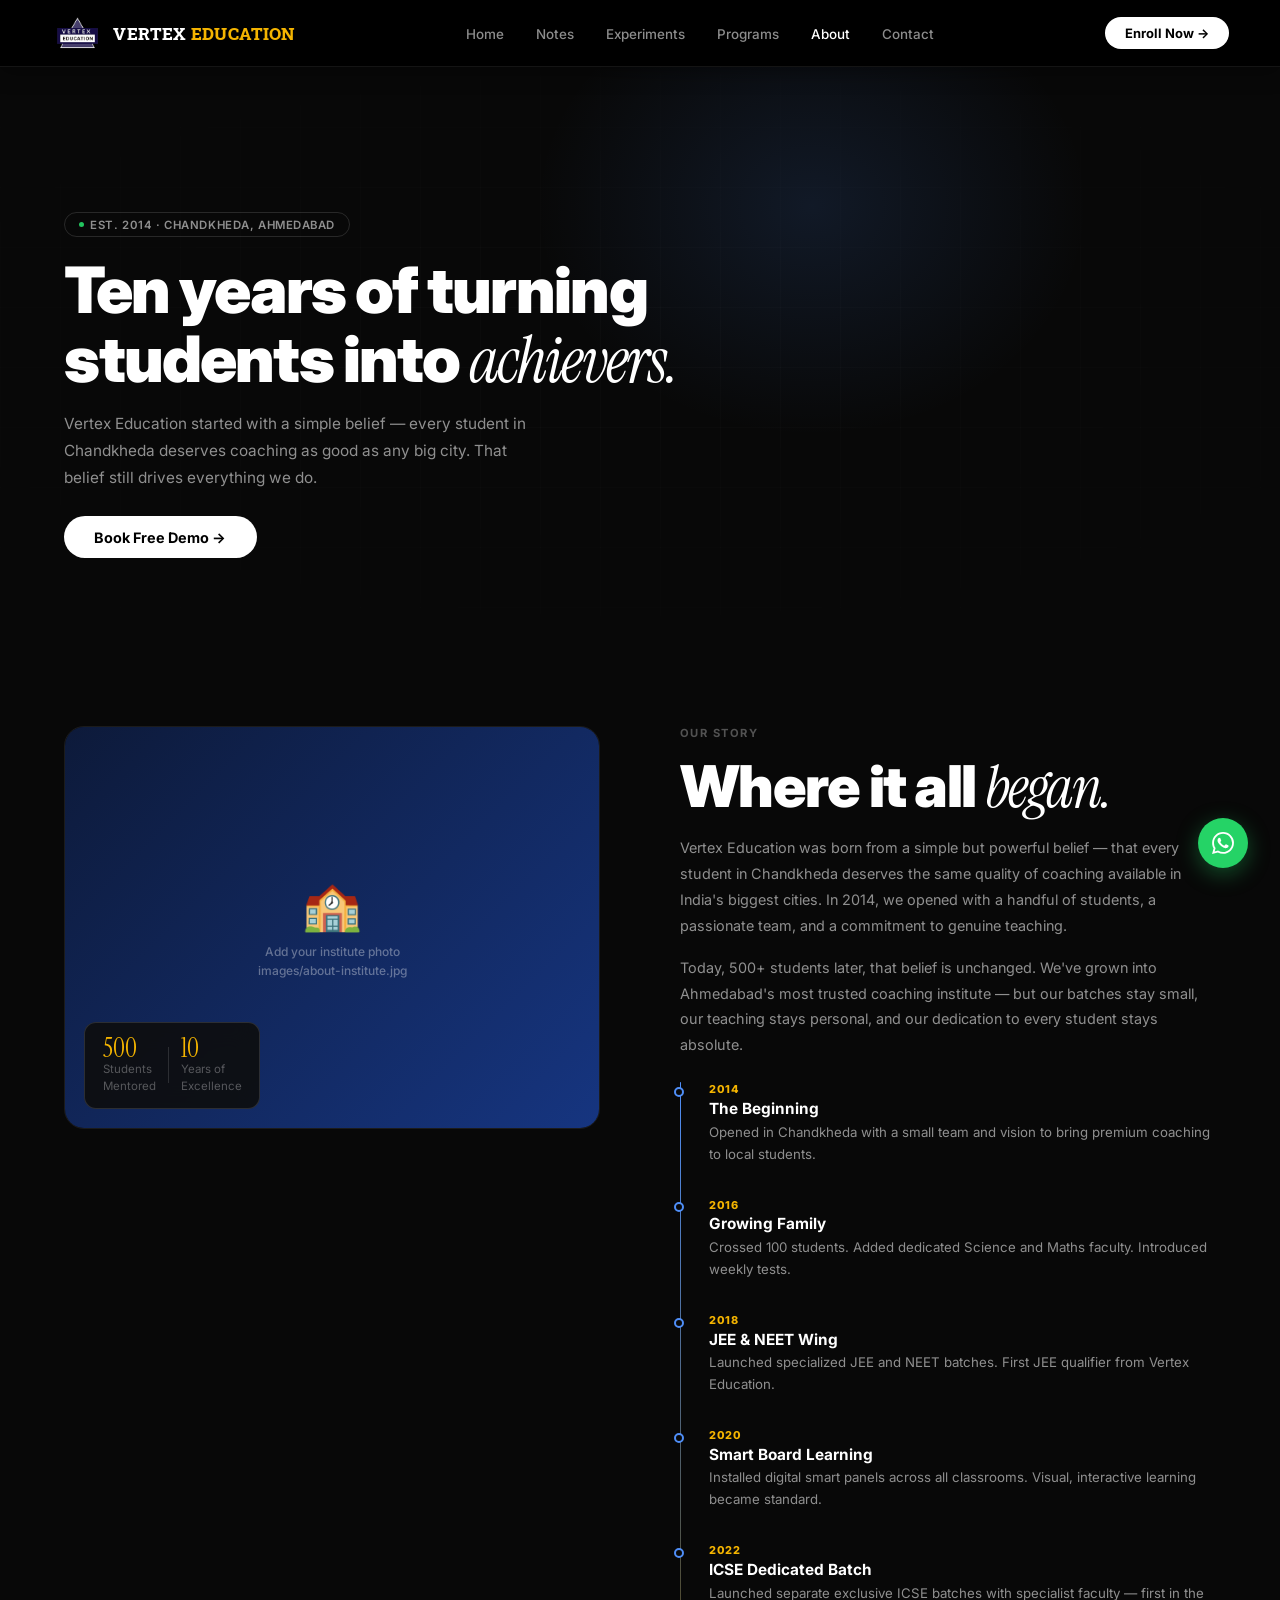
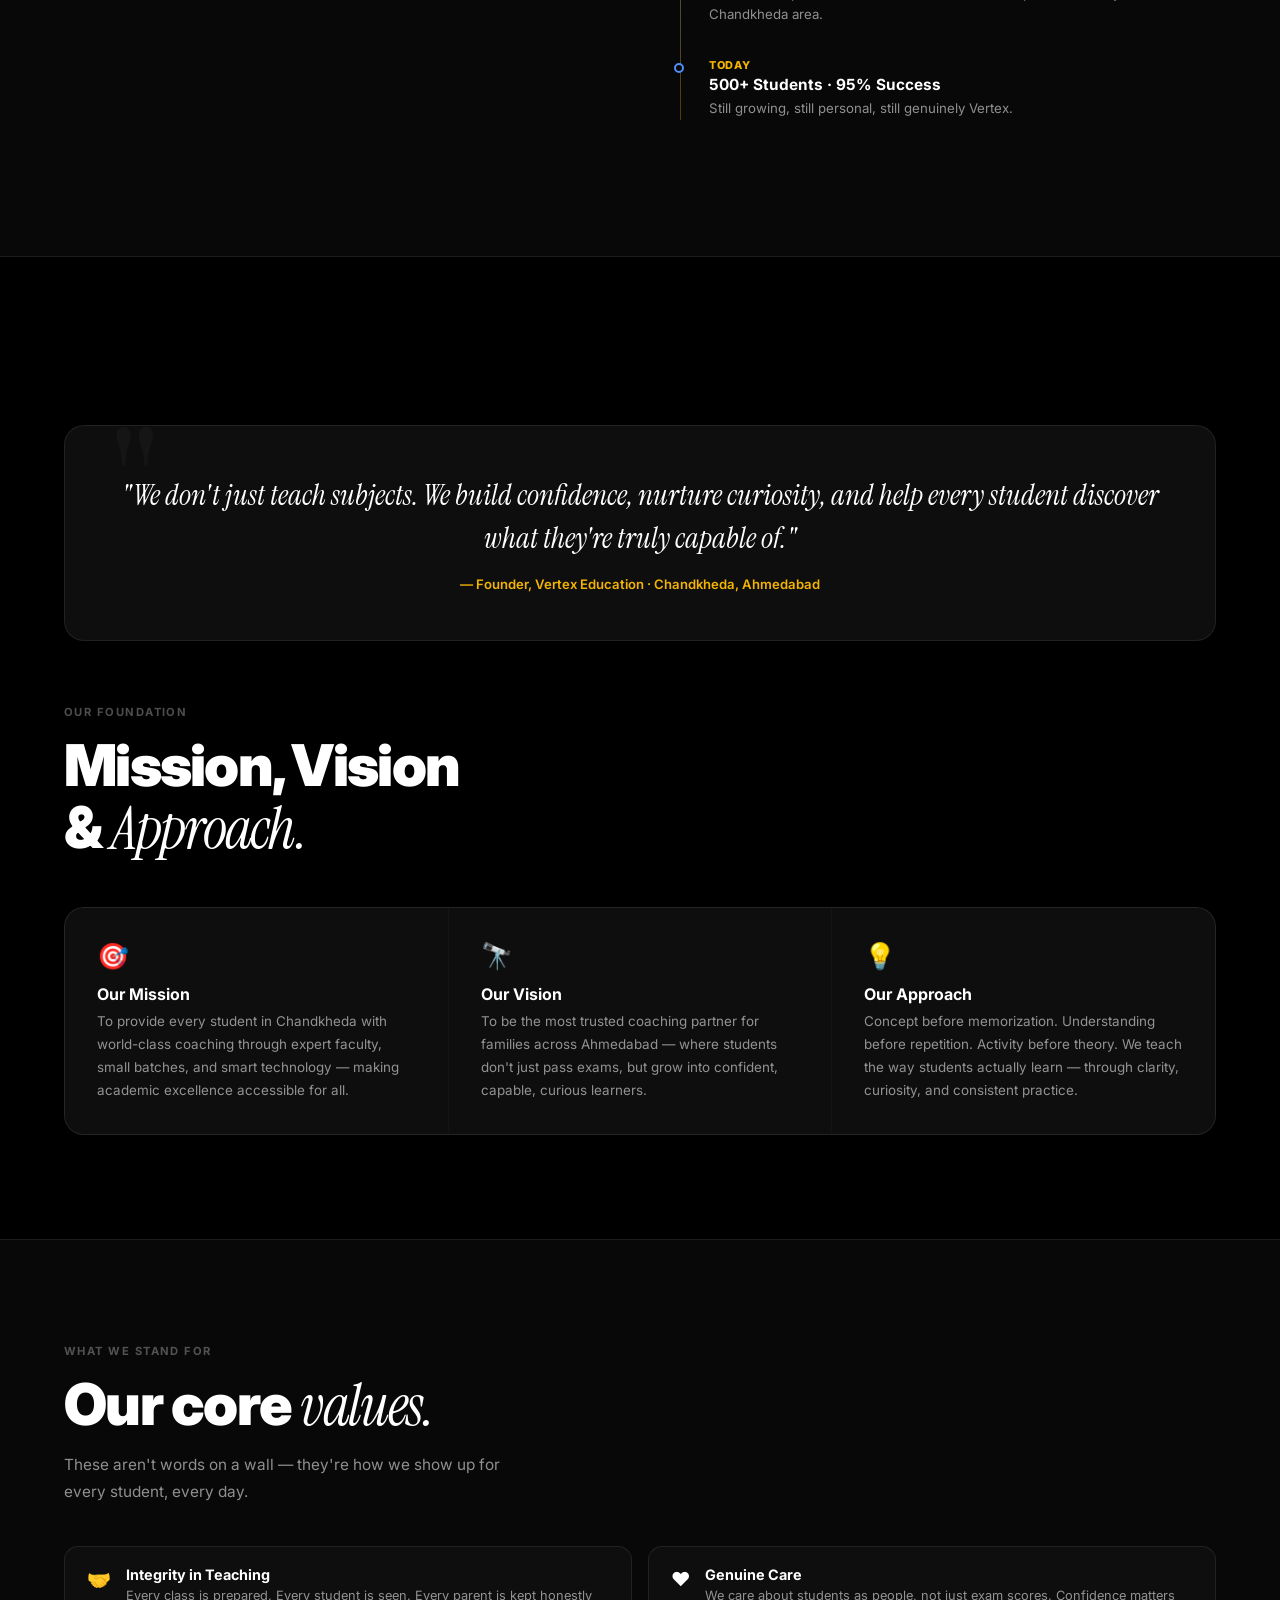
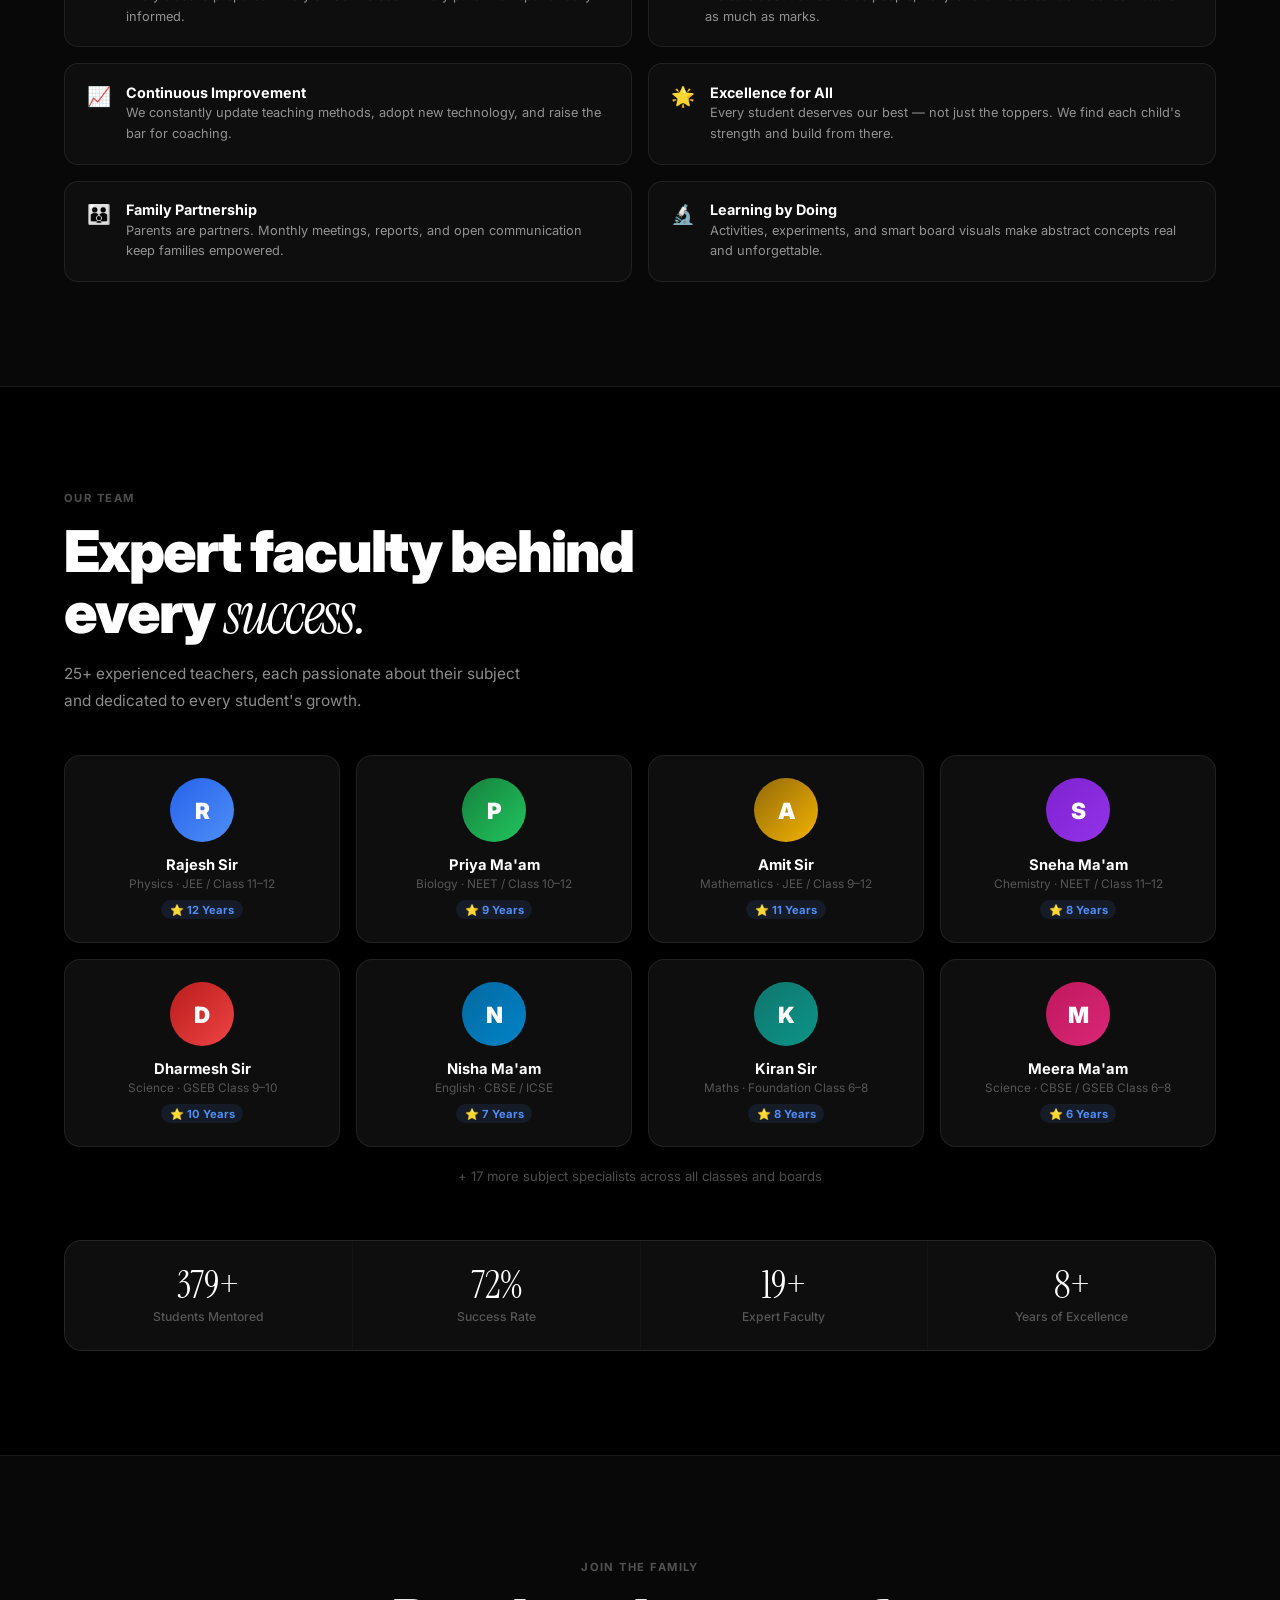
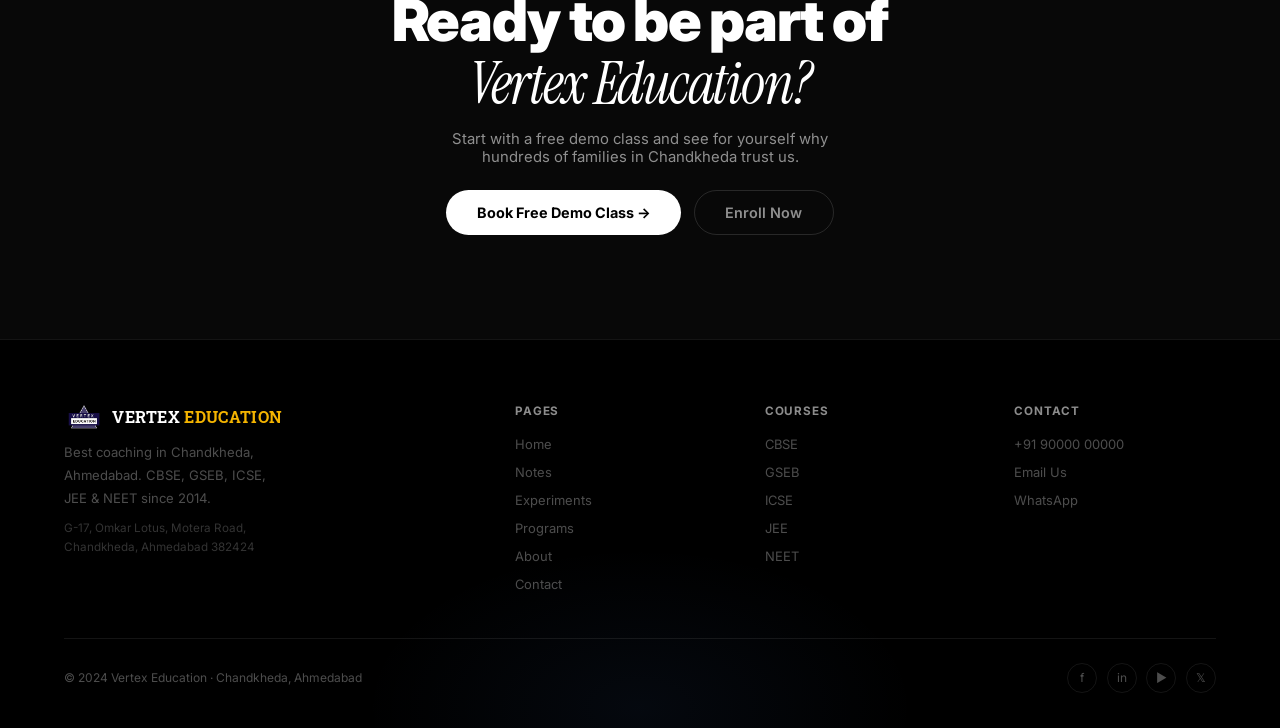
==== commit 9a3f5f97: "remove duplicate enroll button and marquees" ====
--- a/about.html
+++ b/about.html
@@ -111,16 +111,9 @@
     <p class="sp rv d2" style="margin-bottom:1.5rem">Vertex Education started with a simple belief — every student in Chandkheda deserves coaching as good as any big city. That belief still drives everything we do.</p>
     <div style="display:flex;gap:.8rem;flex-wrap:wrap" class="rv d3">
       <a href="contact.html" class="btn-p">Book Free Demo →</a>
-      <a href="contact.html" class="btn-o">Enroll Now</a>
     </div>
   </div>
 </div>
-
-<!-- MARQUEE -->
-<div class="mq"><div class="mq-t">
-  <span class="mi">Founded 2014 <span class="md">✦</span></span><span class="mi">500+ Students <span class="md">✦</span></span><span class="mi">25+ Expert Faculty <span class="md">✦</span></span><span class="mi">95% Success Rate <span class="md">✦</span></span><span class="mi">10+ Years Excellence <span class="md">✦</span></span><span class="mi">Chandkheda Ahmedabad <span class="md">✦</span></span><span class="mi"><span class="mb">CBSE</span> · <span class="mb">GSEB</span> · <span class="mb">ICSE</span> · <span class="mb">JEE</span> · <span class="mb">NEET</span> <span class="md">✦</span></span>
-  <span class="mi">Founded 2014 <span class="md">✦</span></span><span class="mi">500+ Students <span class="md">✦</span></span><span class="mi">25+ Expert Faculty <span class="md">✦</span></span><span class="mi">95% Success Rate <span class="md">✦</span></span><span class="mi">10+ Years Excellence <span class="md">✦</span></span><span class="mi">Chandkheda Ahmedabad <span class="md">✦</span></span><span class="mi"><span class="mb">CBSE</span> · <span class="mb">GSEB</span> · <span class="mb">ICSE</span> · <span class="mb">JEE</span> · <span class="mb">NEET</span> <span class="md">✦</span></span>
-</div></div>
 
 <!-- STORY -->
 <section class="sec">
--- a/shared.css
+++ b/shared.css
@@ -19,18 +19,18 @@
 #spb{position:fixed;top:0;left:0;height:1px;background:var(--w);z-index:999;width:0%;transition:width .04s linear;}
 
 /* NAV */
-nav{position:fixed;top:0;left:0;right:0;z-index:900;display:flex;align-items:center;justify-content:space-between;padding:1.3rem 4vw;transition:all .4s var(--ease);}
-nav.s{background:rgba(8,8,8,.92);backdrop-filter:blur(20px);border-bottom:1px solid var(--bdr);padding:.9rem 4vw;}
+nav{position:sticky;top:0;left:0;right:0;z-index:900;display:flex;align-items:center;justify-content:space-between;padding:1rem 4vw;background:#000;border-bottom:1px solid var(--bdr);box-shadow:0 4px 20px rgba(0,0,0,.4);}
+nav.s{padding:.9rem 4vw;}
 .n-logo{display:flex;align-items:center;gap:.6rem;font-size:1.05rem;font-weight:800;letter-spacing:.02em;font-family:'Roboto Slab',serif;text-transform:uppercase;}
 .n-logo .lb-img{height:34px;width:auto;display:block;}
 .n-logo .gd{color:var(--gold);}
-.n-links{display:flex;align-items:center;gap:1.8rem;list-style:none;}
-.n-links a{font-size:.83rem;font-weight:500;color:var(--off);transition:color .18s;white-space:nowrap;}
+.n-links{display:flex;align-items:center;gap:2rem;list-style:none;}
+.n-links a{font-size:.84rem;font-weight:500;color:var(--off);transition:color .18s;white-space:nowrap;}
 .n-links a:hover,.n-links a.act{color:var(--w);}
 .n-r{display:flex;align-items:center;gap:.7rem;}
 .btn-g{border:1px solid var(--bdr2);border-radius:50px;padding:.48rem 1.15rem;font-size:.8rem;font-weight:600;color:var(--off);background:transparent;font-family:'Inter',sans-serif;transition:all .18s;display:inline-flex;align-items:center;}
 .btn-g:hover{color:var(--w);border-color:rgba(255,255,255,.25);background:rgba(255,255,255,.05);}
-.btn-w{background:var(--w);color:#000;border:none;border-radius:50px;padding:.5rem 1.25rem;font-size:.8rem;font-weight:700;font-family:'Inter',sans-serif;transition:all .2s;display:inline-flex;align-items:center;}
+.btn-w{background:var(--w);color:#000;border:none;border-radius:50px;padding:.5rem 1.25rem;font-size:.81rem;font-weight:700;font-family:'Inter',sans-serif;transition:all .2s;display:inline-flex;align-items:center;}
 .btn-w:hover{background:rgba(255,255,255,.88);transform:translateY(-1px);}
 .btn-p{background:var(--w);color:#000;border:none;border-radius:50px;padding:.8rem 1.9rem;font-size:.9rem;font-weight:700;font-family:'Inter',sans-serif;transition:all .2s var(--ease);display:inline-flex;align-items:center;gap:.4rem;}
 .btn-p:hover{background:rgba(255,255,255,.88);transform:translateY(-2px);box-shadow:0 12px 36px rgba(255,255,255,.09);}
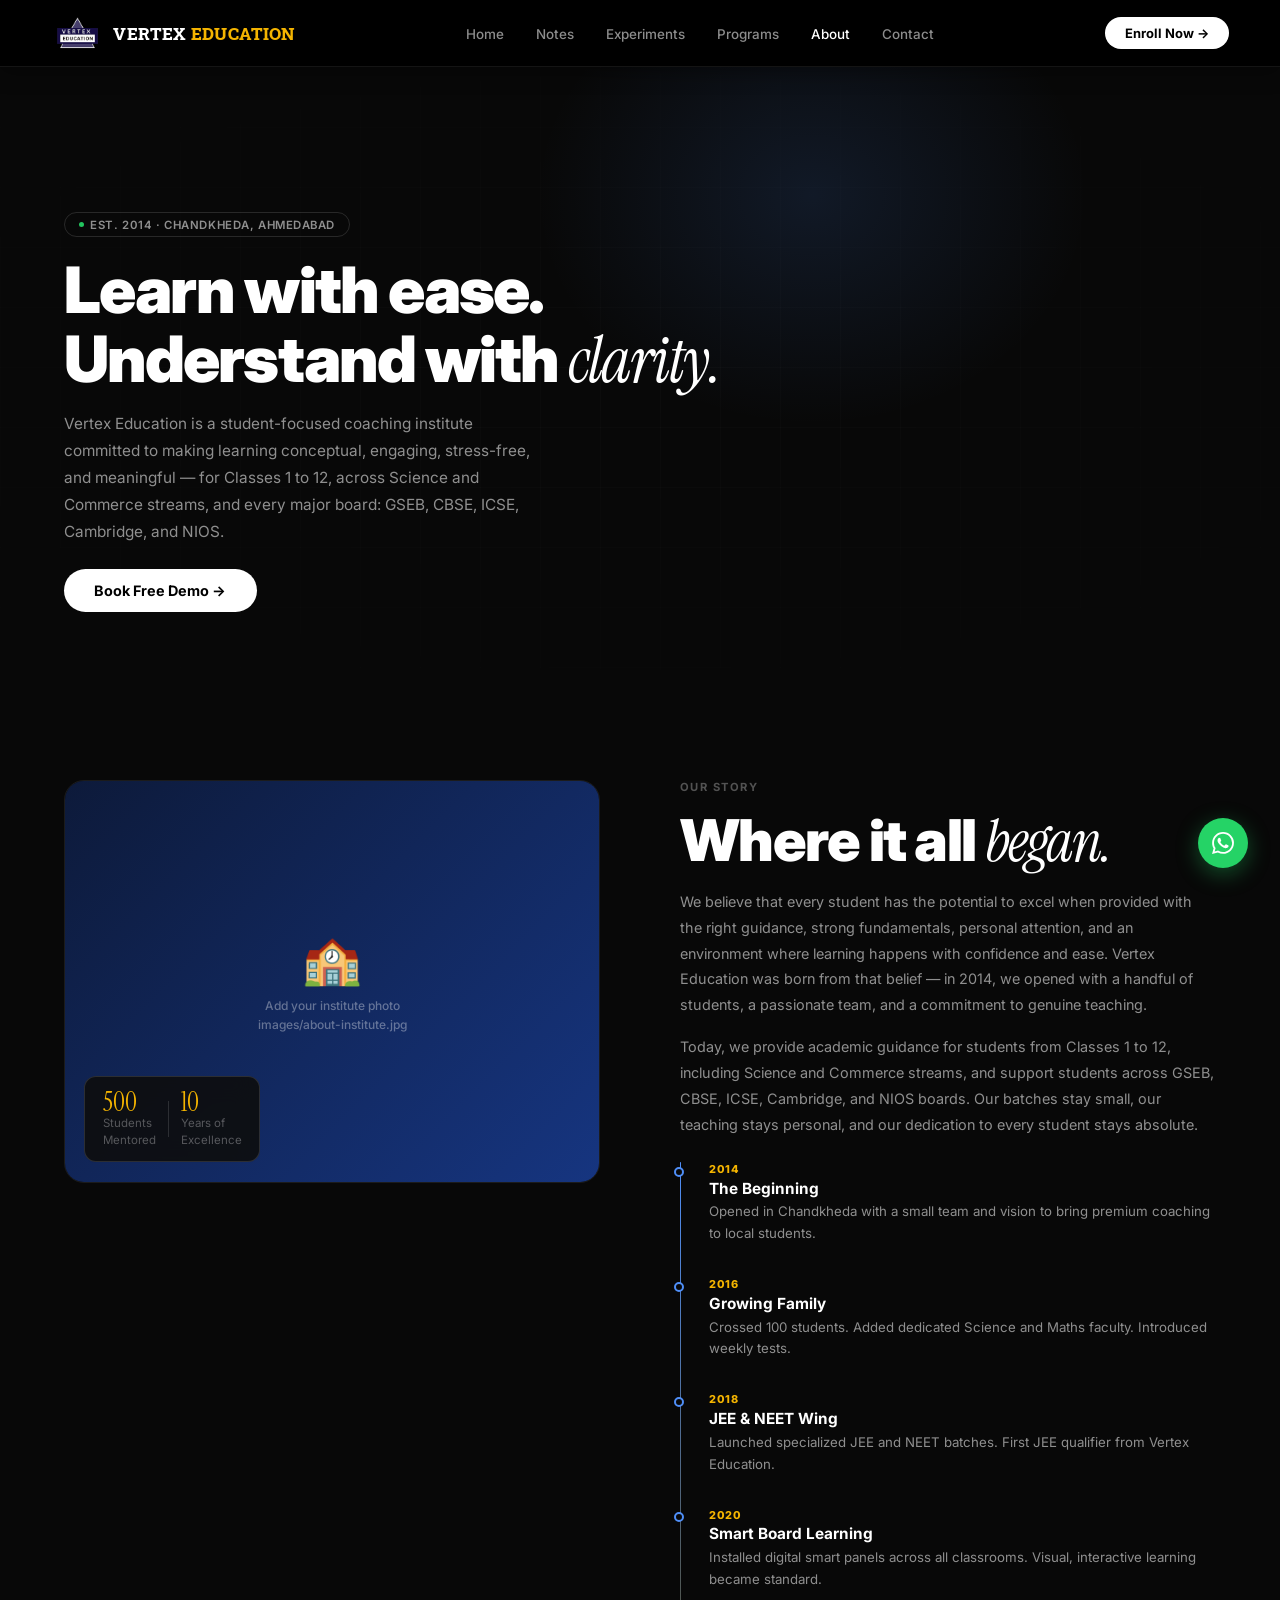
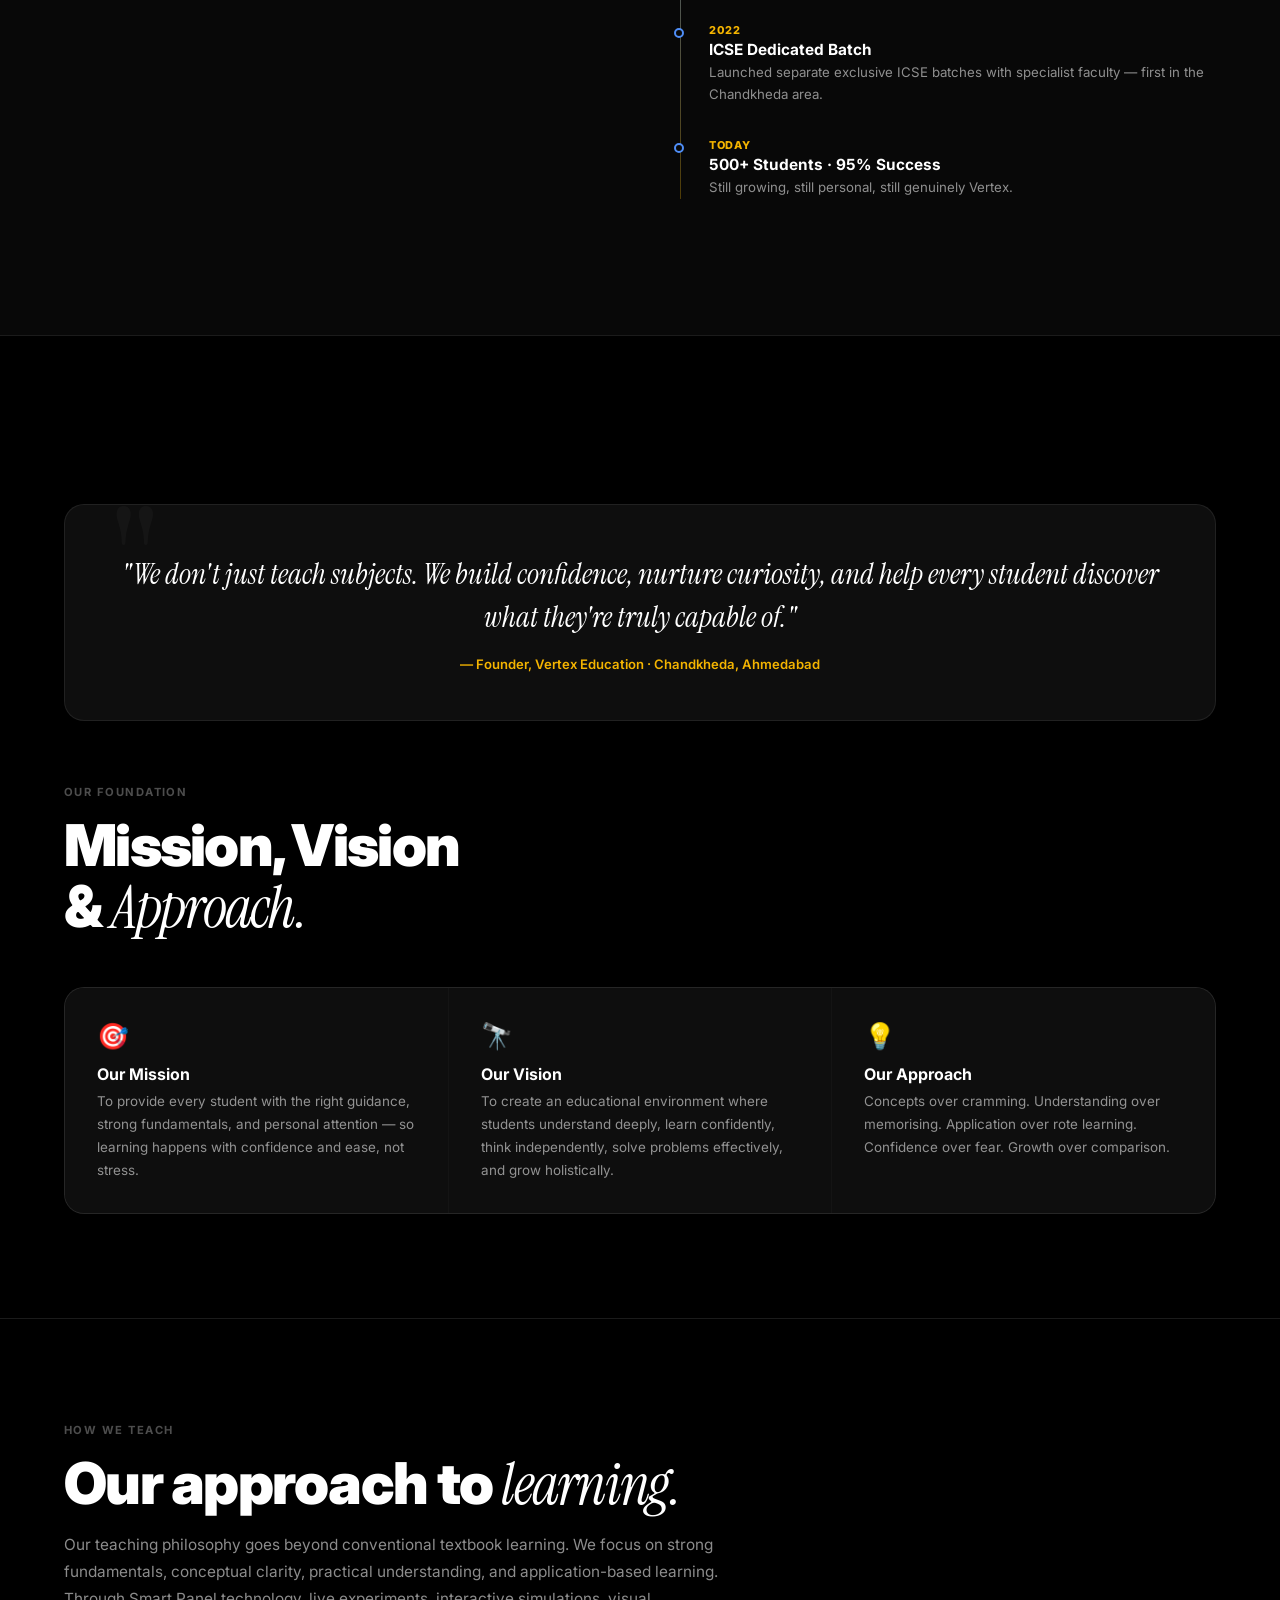
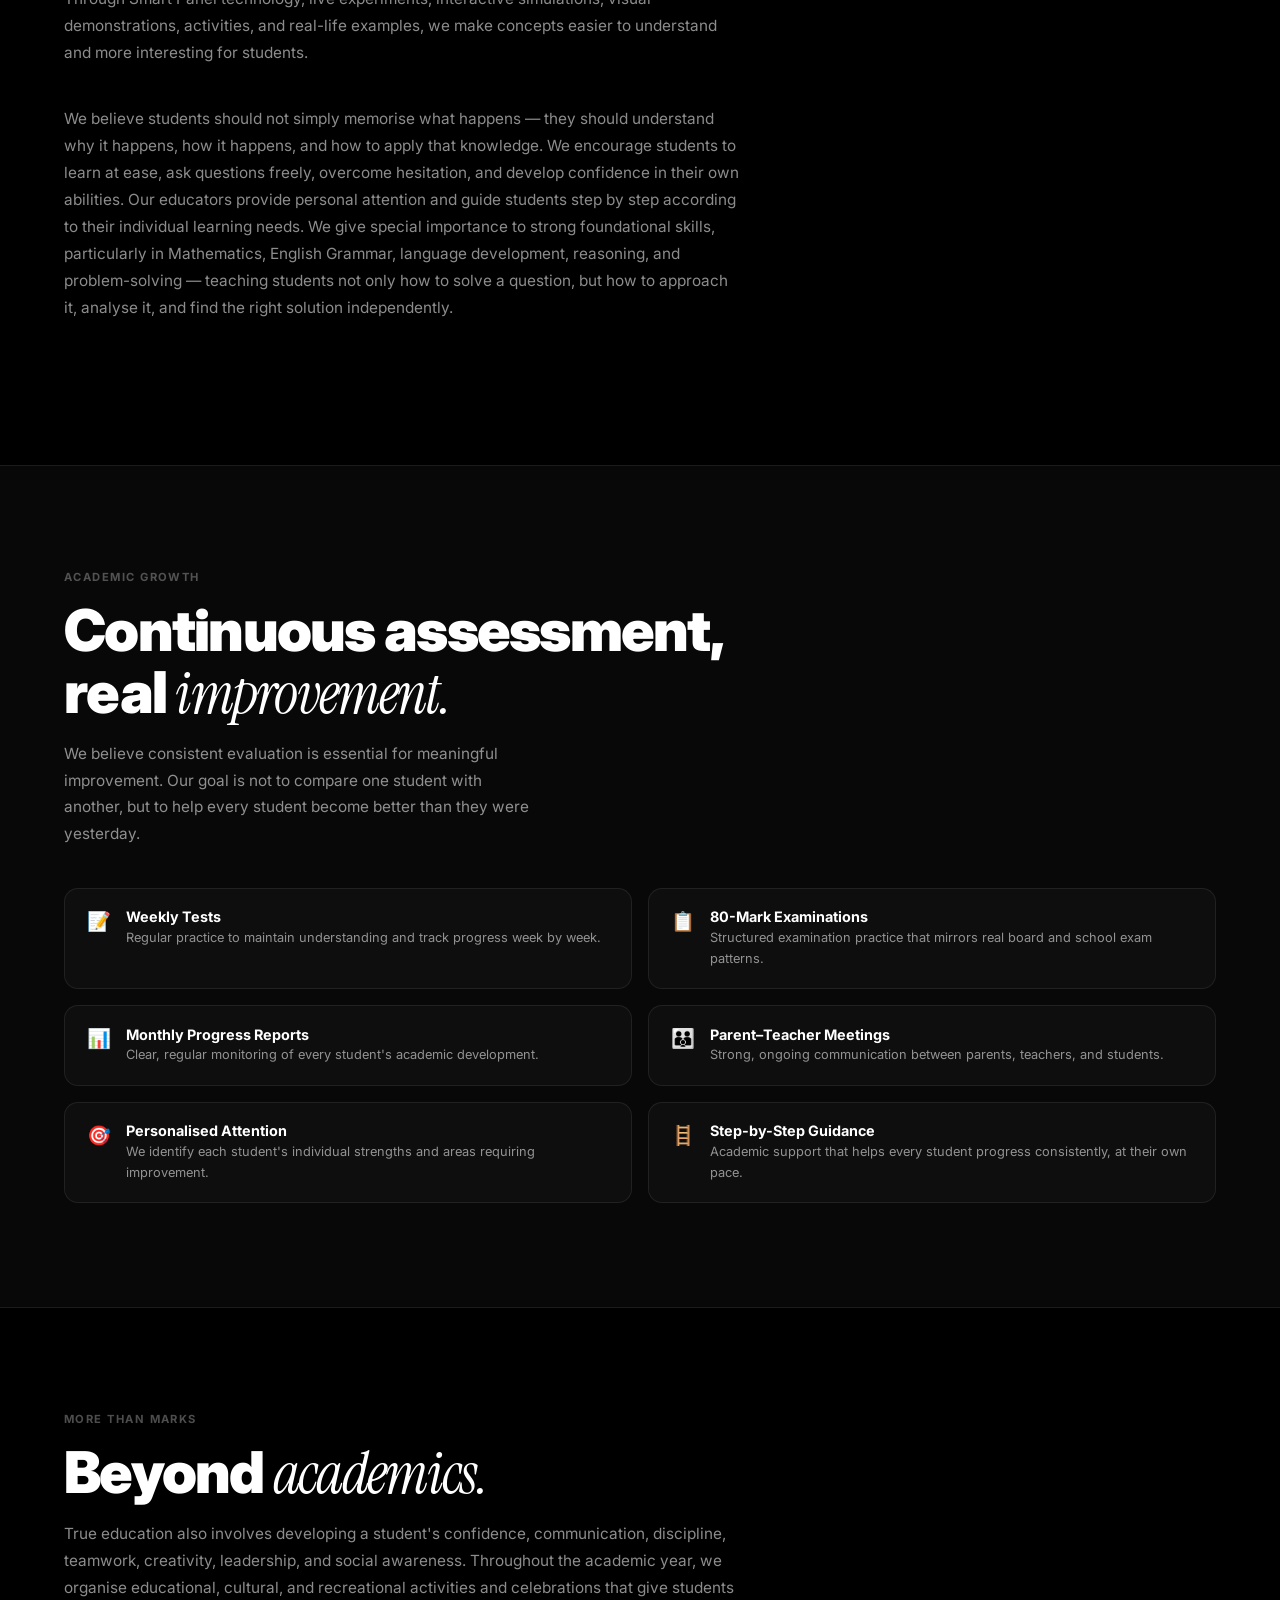
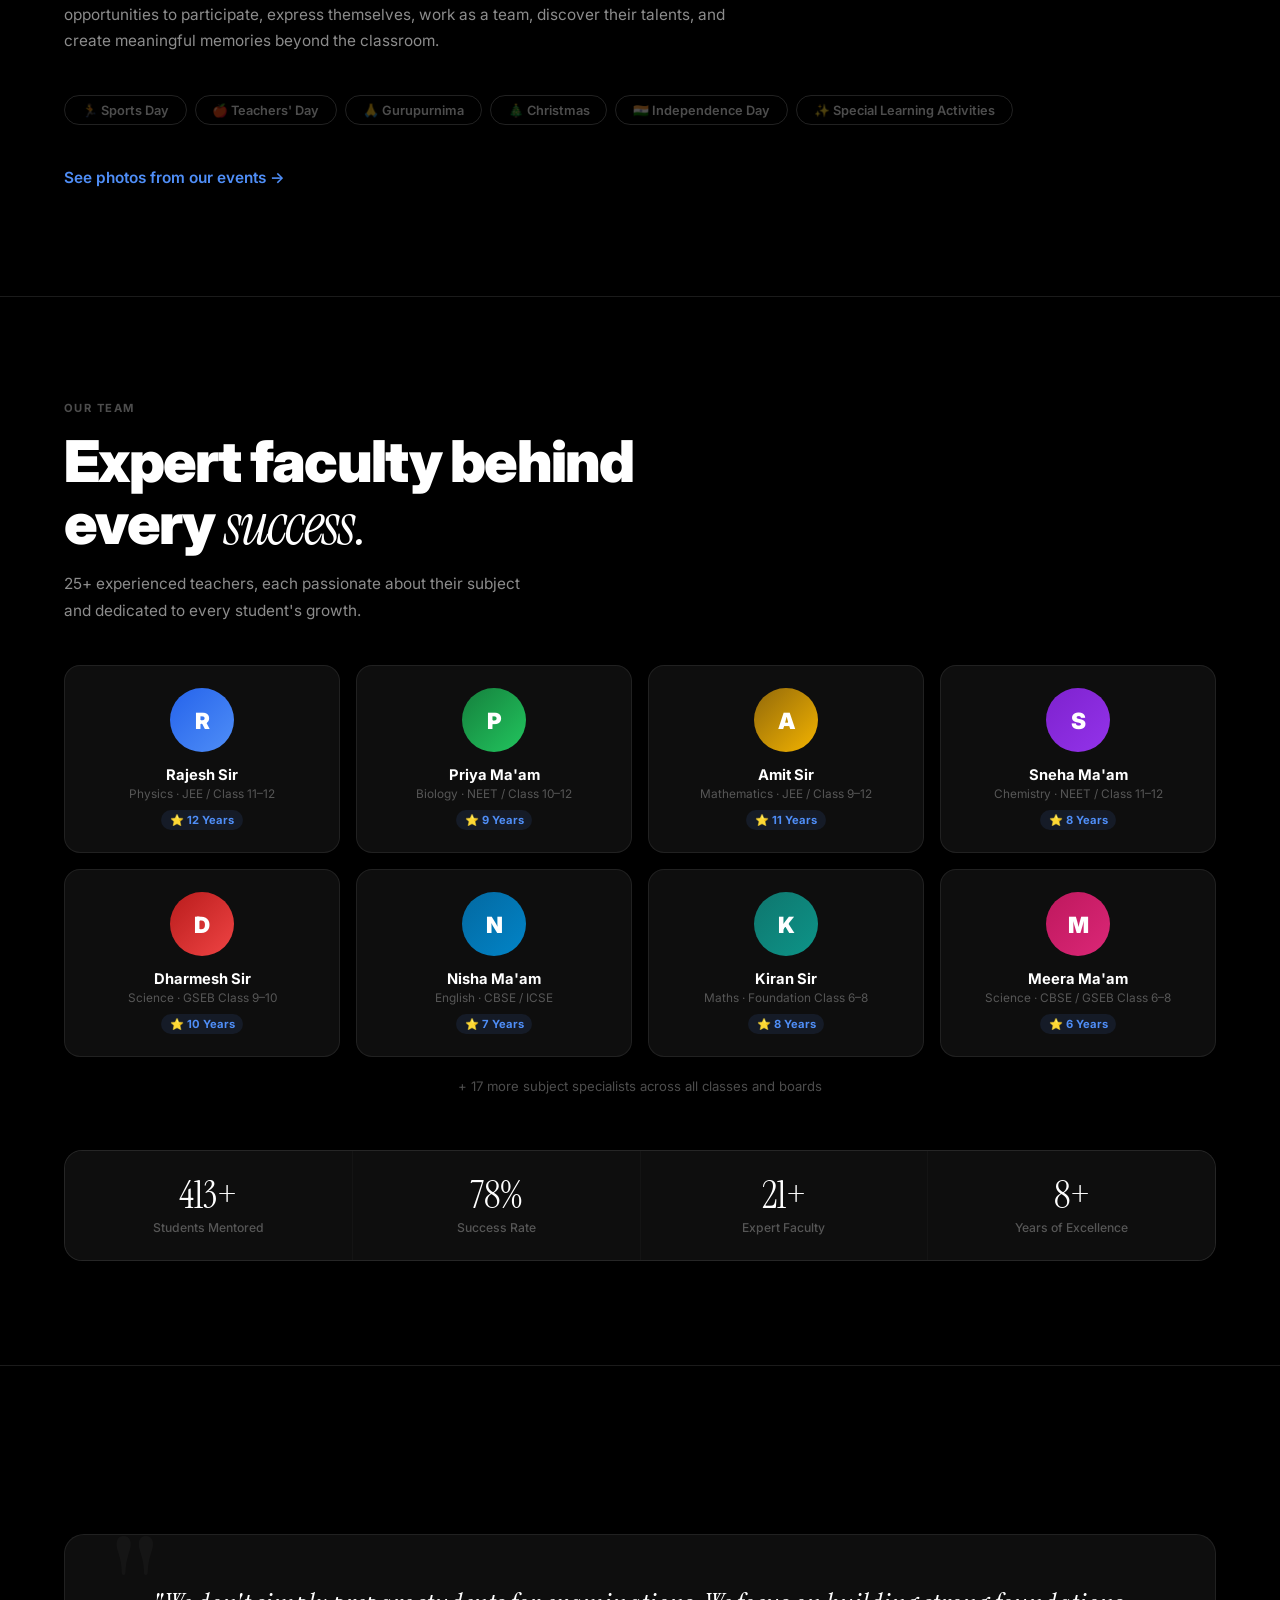
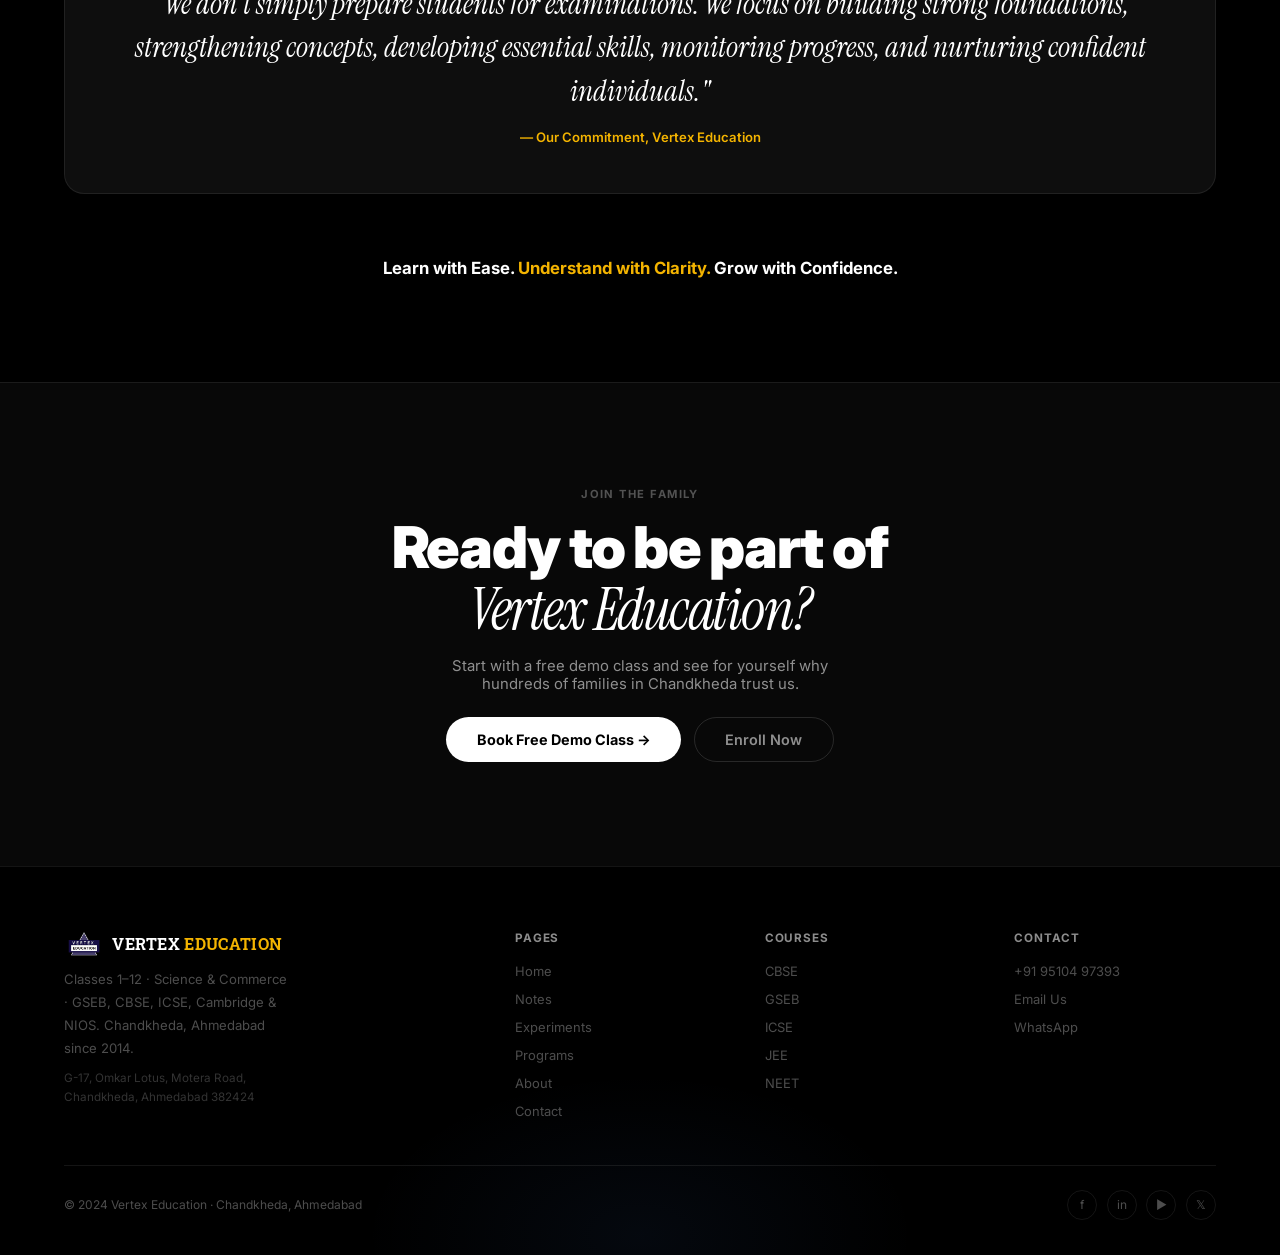
==== commit c543d15f: "add real about content and contact numbers" ====
--- a/about.html
+++ b/about.html
@@ -88,7 +88,7 @@
 </head>
 <body>
 <div id="spb"></div>
-<a href="https://wa.me/919000000000" class="wa-fl" target="_blank" rel="noopener" aria-label="WhatsApp"><svg xmlns="http://www.w3.org/2000/svg" width="22" height="22" viewBox="0 0 24 24" fill="currentColor"><path d="M17.472 14.382c-.297-.149-1.758-.867-2.03-.967-.273-.099-.471-.148-.67.15-.197.297-.767.966-.94 1.164-.173.199-.347.223-.644.075-.297-.15-1.255-.463-2.39-1.475-.883-.788-1.48-1.761-1.653-2.059-.173-.297-.018-.458.13-.606.134-.133.298-.347.446-.52.149-.174.198-.298.298-.497.099-.198.05-.371-.025-.52-.075-.149-.669-1.612-.916-2.207-.242-.579-.487-.5-.669-.51a12.8 12.8 0 0 0-.57-.01c-.198 0-.52.074-.792.372-.272.297-1.04 1.016-1.04 2.479 0 1.462 1.065 2.875 1.213 3.074.149.198 2.096 3.2 5.077 4.487.709.306 1.262.489 1.694.625.712.227 1.36.195 1.871.118.571-.085 1.758-.719 2.006-1.413.248-.694.248-1.289.173-1.413-.074-.124-.272-.198-.57-.347m-5.421 7.403h-.004a9.87 9.87 0 0 1-5.031-1.378l-.361-.214-3.741.982.998-3.648-.235-.374a9.86 9.86 0 0 1-1.51-5.26c.001-5.45 4.436-9.884 9.888-9.884 2.64 0 5.122 1.03 6.988 2.898a9.825 9.825 0 0 1 2.893 6.994c-.003 5.45-4.437 9.884-9.885 9.884m8.413-18.297A11.815 11.815 0 0 0 12.05 0C5.495 0 .16 5.335.157 11.892c0 2.096.547 4.142 1.588 5.945L.057 24l6.305-1.654a11.882 11.882 0 0 0 5.683 1.448h.005c6.554 0 11.89-5.335 11.893-11.893a11.821 11.821 0 0 0-3.48-8.413Z"/></svg></a>
+<a href="https://wa.me/918488930389" class="wa-fl" target="_blank" rel="noopener" aria-label="WhatsApp"><svg xmlns="http://www.w3.org/2000/svg" width="22" height="22" viewBox="0 0 24 24" fill="currentColor"><path d="M17.472 14.382c-.297-.149-1.758-.867-2.03-.967-.273-.099-.471-.148-.67.15-.197.297-.767.966-.94 1.164-.173.199-.347.223-.644.075-.297-.15-1.255-.463-2.39-1.475-.883-.788-1.48-1.761-1.653-2.059-.173-.297-.018-.458.13-.606.134-.133.298-.347.446-.52.149-.174.198-.298.298-.497.099-.198.05-.371-.025-.52-.075-.149-.669-1.612-.916-2.207-.242-.579-.487-.5-.669-.51a12.8 12.8 0 0 0-.57-.01c-.198 0-.52.074-.792.372-.272.297-1.04 1.016-1.04 2.479 0 1.462 1.065 2.875 1.213 3.074.149.198 2.096 3.2 5.077 4.487.709.306 1.262.489 1.694.625.712.227 1.36.195 1.871.118.571-.085 1.758-.719 2.006-1.413.248-.694.248-1.289.173-1.413-.074-.124-.272-.198-.57-.347m-5.421 7.403h-.004a9.87 9.87 0 0 1-5.031-1.378l-.361-.214-3.741.982.998-3.648-.235-.374a9.86 9.86 0 0 1-1.51-5.26c.001-5.45 4.436-9.884 9.888-9.884 2.64 0 5.122 1.03 6.988 2.898a9.825 9.825 0 0 1 2.893 6.994c-.003 5.45-4.437 9.884-9.885 9.884m8.413-18.297A11.815 11.815 0 0 0 12.05 0C5.495 0 .16 5.335.157 11.892c0 2.096.547 4.142 1.588 5.945L.057 24l6.305-1.654a11.882 11.882 0 0 0 5.683 1.448h.005c6.554 0 11.89-5.335 11.893-11.893a11.821 11.821 0 0 0-3.48-8.413Z"/></svg></a>
 <button id="btt" onclick="window.scrollTo({top:0,behavior:'smooth'})">↑</button>
 
 <nav id="nav">
@@ -107,8 +107,8 @@
   <div class="ph-grid"></div><div class="ph-glow"></div>
   <div class="ph-content">
     <div class="pill rv"><div class="dot"></div>Est. 2014 · Chandkheda, Ahmedabad</div>
-    <h1 class="sh rv d1" style="font-size:clamp(2.2rem,5vw,4.2rem)">Ten years of turning<br>students into <em>achievers.</em></h1>
-    <p class="sp rv d2" style="margin-bottom:1.5rem">Vertex Education started with a simple belief — every student in Chandkheda deserves coaching as good as any big city. That belief still drives everything we do.</p>
+    <h1 class="sh rv d1" style="font-size:clamp(2.2rem,5vw,4.2rem)">Learn with ease.<br>Understand with <em>clarity.</em></h1>
+    <p class="sp rv d2" style="margin-bottom:1.5rem">Vertex Education is a student-focused coaching institute committed to making learning conceptual, engaging, stress-free, and meaningful — for Classes 1 to 12, across Science and Commerce streams, and every major board: GSEB, CBSE, ICSE, Cambridge, and NIOS.</p>
     <div style="display:flex;gap:.8rem;flex-wrap:wrap" class="rv d3">
       <a href="contact.html" class="btn-p">Book Free Demo →</a>
     </div>
@@ -132,8 +132,8 @@
     <div class="rv d2">
       <span class="ol">Our Story</span>
       <h2 class="sh">Where it all <em>began.</em></h2>
-      <p style="font-size:.9rem;color:var(--off);line-height:1.8;margin-bottom:1rem">Vertex Education was born from a simple but powerful belief — that every student in Chandkheda deserves the same quality of coaching available in India's biggest cities. In 2014, we opened with a handful of students, a passionate team, and a commitment to genuine teaching.</p>
-      <p style="font-size:.9rem;color:var(--off);line-height:1.8;margin-bottom:1.5rem">Today, 500+ students later, that belief is unchanged. We've grown into Ahmedabad's most trusted coaching institute — but our batches stay small, our teaching stays personal, and our dedication to every student stays absolute.</p>
+      <p style="font-size:.9rem;color:var(--off);line-height:1.8;margin-bottom:1rem">We believe that every student has the potential to excel when provided with the right guidance, strong fundamentals, personal attention, and an environment where learning happens with confidence and ease. Vertex Education was born from that belief — in 2014, we opened with a handful of students, a passionate team, and a commitment to genuine teaching.</p>
+      <p style="font-size:.9rem;color:var(--off);line-height:1.8;margin-bottom:1.5rem">Today, we provide academic guidance for students from Classes 1 to 12, including Science and Commerce streams, and support students across GSEB, CBSE, ICSE, Cambridge, and NIOS boards. Our batches stay small, our teaching stays personal, and our dedication to every student stays absolute.</p>
       <div class="tl">
         <div class="tl-item rv"><div class="tl-yr">2014</div><div class="tl-t">The Beginning</div><div class="tl-d">Opened in Chandkheda with a small team and vision to bring premium coaching to local students.</div></div>
         <div class="tl-item rv d1"><div class="tl-yr">2016</div><div class="tl-t">Growing Family</div><div class="tl-d">Crossed 100 students. Added dedicated Science and Maths faculty. Introduced weekly tests.</div></div>
@@ -159,27 +159,55 @@
   <span class="ol rv">Our Foundation</span>
   <h2 class="sh rv d1">Mission, Vision<br>&amp; <em>Approach.</em></h2>
   <div class="mvv rv d2">
-    <div class="mvv-c"><div class="mvv-ic">🎯</div><div class="mvv-t">Our Mission</div><div class="mvv-d">To provide every student in Chandkheda with world-class coaching through expert faculty, small batches, and smart technology — making academic excellence accessible for all.</div></div>
-    <div class="mvv-c"><div class="mvv-ic">🔭</div><div class="mvv-t">Our Vision</div><div class="mvv-d">To be the most trusted coaching partner for families across Ahmedabad — where students don't just pass exams, but grow into confident, capable, curious learners.</div></div>
-    <div class="mvv-c"><div class="mvv-ic">💡</div><div class="mvv-t">Our Approach</div><div class="mvv-d">Concept before memorization. Understanding before repetition. Activity before theory. We teach the way students actually learn — through clarity, curiosity, and consistent practice.</div></div>
-  </div>
-</section>
-
-<hr class="sep"/>
-
-<!-- VALUES -->
+    <div class="mvv-c"><div class="mvv-ic">🎯</div><div class="mvv-t">Our Mission</div><div class="mvv-d">To provide every student with the right guidance, strong fundamentals, and personal attention — so learning happens with confidence and ease, not stress.</div></div>
+    <div class="mvv-c"><div class="mvv-ic">🔭</div><div class="mvv-t">Our Vision</div><div class="mvv-d">To create an educational environment where students understand deeply, learn confidently, think independently, solve problems effectively, and grow holistically.</div></div>
+    <div class="mvv-c"><div class="mvv-ic">💡</div><div class="mvv-t">Our Approach</div><div class="mvv-d">Concepts over cramming. Understanding over memorising. Application over rote learning. Confidence over fear. Growth over comparison.</div></div>
+  </div>
+</section>
+
+<hr class="sep"/>
+
+<!-- APPROACH TO LEARNING -->
+<section class="sec blk">
+  <span class="ol rv">How We Teach</span>
+  <h2 class="sh rv d1">Our approach to <em>learning.</em></h2>
+  <p class="sp rv d2" style="max-width:680px">Our teaching philosophy goes beyond conventional textbook learning. We focus on strong fundamentals, conceptual clarity, practical understanding, and application-based learning. Through Smart Panel technology, live experiments, interactive simulations, visual demonstrations, activities, and real-life examples, we make concepts easier to understand and more interesting for students.</p>
+  <p class="sp rv d3" style="max-width:680px">We believe students should not simply memorise what happens — they should understand why it happens, how it happens, and how to apply that knowledge. We encourage students to learn at ease, ask questions freely, overcome hesitation, and develop confidence in their own abilities. Our educators provide personal attention and guide students step by step according to their individual learning needs. We give special importance to strong foundational skills, particularly in Mathematics, English Grammar, language development, reasoning, and problem-solving — teaching students not only how to solve a question, but how to approach it, analyse it, and find the right solution independently.</p>
+</section>
+
+<hr class="sep"/>
+
+<!-- CONTINUOUS ASSESSMENT -->
 <section class="sec">
-  <span class="ol rv">What We Stand For</span>
-  <h2 class="sh rv d1">Our core <em>values.</em></h2>
-  <p class="sp rv d2">These aren't words on a wall — they're how we show up for every student, every day.</p>
+  <span class="ol rv">Academic Growth</span>
+  <h2 class="sh rv d1">Continuous assessment,<br>real <em>improvement.</em></h2>
+  <p class="sp rv d2">We believe consistent evaluation is essential for meaningful improvement. Our goal is not to compare one student with another, but to help every student become better than they were yesterday.</p>
   <div class="vals">
-    <div class="val-c rv"><div class="val-ic">🤝</div><div><div class="val-t">Integrity in Teaching</div><div class="val-d">Every class is prepared. Every student is seen. Every parent is kept honestly informed.</div></div></div>
-    <div class="val-c rv d1"><div class="val-ic">❤️</div><div><div class="val-t">Genuine Care</div><div class="val-d">We care about students as people, not just exam scores. Confidence matters as much as marks.</div></div></div>
-    <div class="val-c rv"><div class="val-ic">📈</div><div><div class="val-t">Continuous Improvement</div><div class="val-d">We constantly update teaching methods, adopt new technology, and raise the bar for coaching.</div></div></div>
-    <div class="val-c rv d1"><div class="val-ic">🌟</div><div><div class="val-t">Excellence for All</div><div class="val-d">Every student deserves our best — not just the toppers. We find each child's strength and build from there.</div></div></div>
-    <div class="val-c rv"><div class="val-ic">👪</div><div><div class="val-t">Family Partnership</div><div class="val-d">Parents are partners. Monthly meetings, reports, and open communication keep families empowered.</div></div></div>
-    <div class="val-c rv d1"><div class="val-ic">🔬</div><div><div class="val-t">Learning by Doing</div><div class="val-d">Activities, experiments, and smart board visuals make abstract concepts real and unforgettable.</div></div></div>
-  </div>
+    <div class="val-c rv"><div class="val-ic">📝</div><div><div class="val-t">Weekly Tests</div><div class="val-d">Regular practice to maintain understanding and track progress week by week.</div></div></div>
+    <div class="val-c rv d1"><div class="val-ic">📋</div><div><div class="val-t">80-Mark Examinations</div><div class="val-d">Structured examination practice that mirrors real board and school exam patterns.</div></div></div>
+    <div class="val-c rv"><div class="val-ic">📊</div><div><div class="val-t">Monthly Progress Reports</div><div class="val-d">Clear, regular monitoring of every student's academic development.</div></div></div>
+    <div class="val-c rv d1"><div class="val-ic">👪</div><div><div class="val-t">Parent–Teacher Meetings</div><div class="val-d">Strong, ongoing communication between parents, teachers, and students.</div></div></div>
+    <div class="val-c rv"><div class="val-ic">🎯</div><div><div class="val-t">Personalised Attention</div><div class="val-d">We identify each student's individual strengths and areas requiring improvement.</div></div></div>
+    <div class="val-c rv d1"><div class="val-ic">🪜</div><div><div class="val-t">Step-by-Step Guidance</div><div class="val-d">Academic support that helps every student progress consistently, at their own pace.</div></div></div>
+  </div>
+</section>
+
+<hr class="sep"/>
+
+<!-- BEYOND ACADEMICS -->
+<section class="sec blk">
+  <span class="ol rv">More Than Marks</span>
+  <h2 class="sh rv d1">Beyond <em>academics.</em></h2>
+  <p class="sp rv d2" style="max-width:680px">True education also involves developing a student's confidence, communication, discipline, teamwork, creativity, leadership, and social awareness. Throughout the academic year, we organise educational, cultural, and recreational activities and celebrations that give students opportunities to participate, express themselves, work as a team, discover their talents, and create meaningful memories beyond the classroom.</p>
+  <div class="filter-bar rv d3">
+    <span class="fp" style="cursor:default">🏃 Sports Day</span>
+    <span class="fp" style="cursor:default">🍎 Teachers' Day</span>
+    <span class="fp" style="cursor:default">🙏 Gurupurnima</span>
+    <span class="fp" style="cursor:default">🎄 Christmas</span>
+    <span class="fp" style="cursor:default">🇮🇳 Independence Day</span>
+    <span class="fp" style="cursor:default">✨ Special Learning Activities</span>
+  </div>
+  <p class="sp rv d3" style="margin-top:1.5rem;margin-bottom:0"><a href="programs.html" class="ov-lk" style="color:var(--blue);font-weight:600">See photos from our events →</a></p>
 </section>
 
 <hr class="sep"/>
@@ -212,6 +240,17 @@
 
 <hr class="sep"/>
 
+<!-- TEACHING PHILOSOPHY -->
+<section class="sec blk">
+  <div class="dq rv">
+    <div class="dq-t">"We don't simply prepare students for examinations. We focus on building strong foundations, strengthening concepts, developing essential skills, monitoring progress, and nurturing confident individuals."</div>
+    <div class="dq-a">— Our Commitment, Vertex Education</div>
+  </div>
+  <p style="text-align:center;font-size:1.05rem;font-weight:700;color:var(--w);margin-top:2rem" class="rv d2">Learn with Ease. <span style="color:var(--gold)">Understand with Clarity.</span> Grow with Confidence.</p>
+</section>
+
+<hr class="sep"/>
+
 <!-- CTA -->
 <section class="sec" style="text-align:center">
   <span class="ol rv" style="justify-content:center;display:block">Join the Family</span>
@@ -229,12 +268,12 @@
   <div class="ft-grid">
     <div class="ft-brand">
       <div style="display:flex;align-items:center;gap:.5rem;font-size:.98rem;font-weight:700"><img src="images/logo.png" alt="Vertex Education" style="height:26px;width:auto;display:block"/><span style="font-family:'Roboto Slab',serif;text-transform:uppercase;letter-spacing:.02em">Vertex <span style="color:var(--gold)">Education</span></span></div>
-      <p>Best coaching in Chandkheda, Ahmedabad. CBSE, GSEB, ICSE, JEE &amp; NEET since 2014.</p>
+      <p>Classes 1–12 · Science &amp; Commerce · GSEB, CBSE, ICSE, Cambridge &amp; NIOS. Chandkheda, Ahmedabad since 2014.</p>
       <div class="addr">G-17, Omkar Lotus, Motera Road,<br>Chandkheda, Ahmedabad 382424</div>
     </div>
     <div class="ft-col"><h4>Pages</h4><ul><li><a href="index.html">Home</a></li><li><a href="notes.html">Notes</a></li><li><a href="experiments.html">Experiments</a></li><li><a href="programs.html">Programs</a></li><li><a href="about.html">About</a></li><li><a href="contact.html">Contact</a></li></ul></div>
     <div class="ft-col"><h4>Courses</h4><ul><li><a href="contact.html">CBSE</a></li><li><a href="contact.html">GSEB</a></li><li><a href="contact.html">ICSE</a></li><li><a href="contact.html">JEE</a></li><li><a href="contact.html">NEET</a></li></ul></div>
-    <div class="ft-col"><h4>Contact</h4><ul><li><a href="tel:+919000000000">+91 90000 00000</a></li><li><a href="mailto:info@vertexeducation.in">Email Us</a></li><li><a href="https://wa.me/919000000000" target="_blank">WhatsApp</a></li></ul></div>
+    <div class="ft-col"><h4>Contact</h4><ul><li><a href="tel:+919510497393">+91 95104 97393</a></li><li><a href="mailto:info@vertexeducation.in">Email Us</a></li><li><a href="https://wa.me/918488930389" target="_blank">WhatsApp</a></li></ul></div>
   </div>
   <div class="ft-bot"><span>© 2024 Vertex Education · Chandkheda, Ahmedabad</span><div class="srow"><a href="#" class="soc">f</a><a href="#" class="soc">in</a><a href="#" class="soc">▶</a><a href="#" class="soc">𝕏</a></div></div>
 </footer>
--- a/shared.css
+++ b/shared.css
@@ -51,6 +51,7 @@
 
 /* PAGE HERO */
 .ph{min-height:46vh;display:flex;align-items:flex-end;padding:9rem 5vw 4rem;position:relative;overflow:hidden;}
+@media(max-width:768px){.ph{padding:7rem 6vw 2.5rem;min-height:34vh;}}
 .ph-grid{position:absolute;inset:0;background-image:linear-gradient(rgba(255,255,255,.02) 1px,transparent 1px),linear-gradient(90deg,rgba(255,255,255,.02) 1px,transparent 1px);background-size:60px 60px;mask-image:radial-gradient(ellipse 80% 70% at 50% 50%,black,transparent);}
 .ph-glow{position:absolute;top:-20%;left:40%;width:600px;height:500px;background:radial-gradient(ellipse at center,rgba(79,142,247,.13) 0%,transparent 65%);pointer-events:none;}
 .ph-content{position:relative;z-index:2;max-width:740px;}
@@ -60,6 +61,8 @@
 
 /* SECTION */
 .sec{padding:6.5rem 5vw;}
+@media(max-width:768px){.sec{padding:3.25rem 6vw;}}
+@media(max-width:480px){.sec{padding:2.5rem 6vw;}}
 .sec.blk{background:#000;}
 .sec.mid{background:var(--bg2);}
 .ol{font-size:.7rem;font-weight:700;letter-spacing:.13em;text-transform:uppercase;color:var(--muted);margin-bottom:1rem;display:block;}
